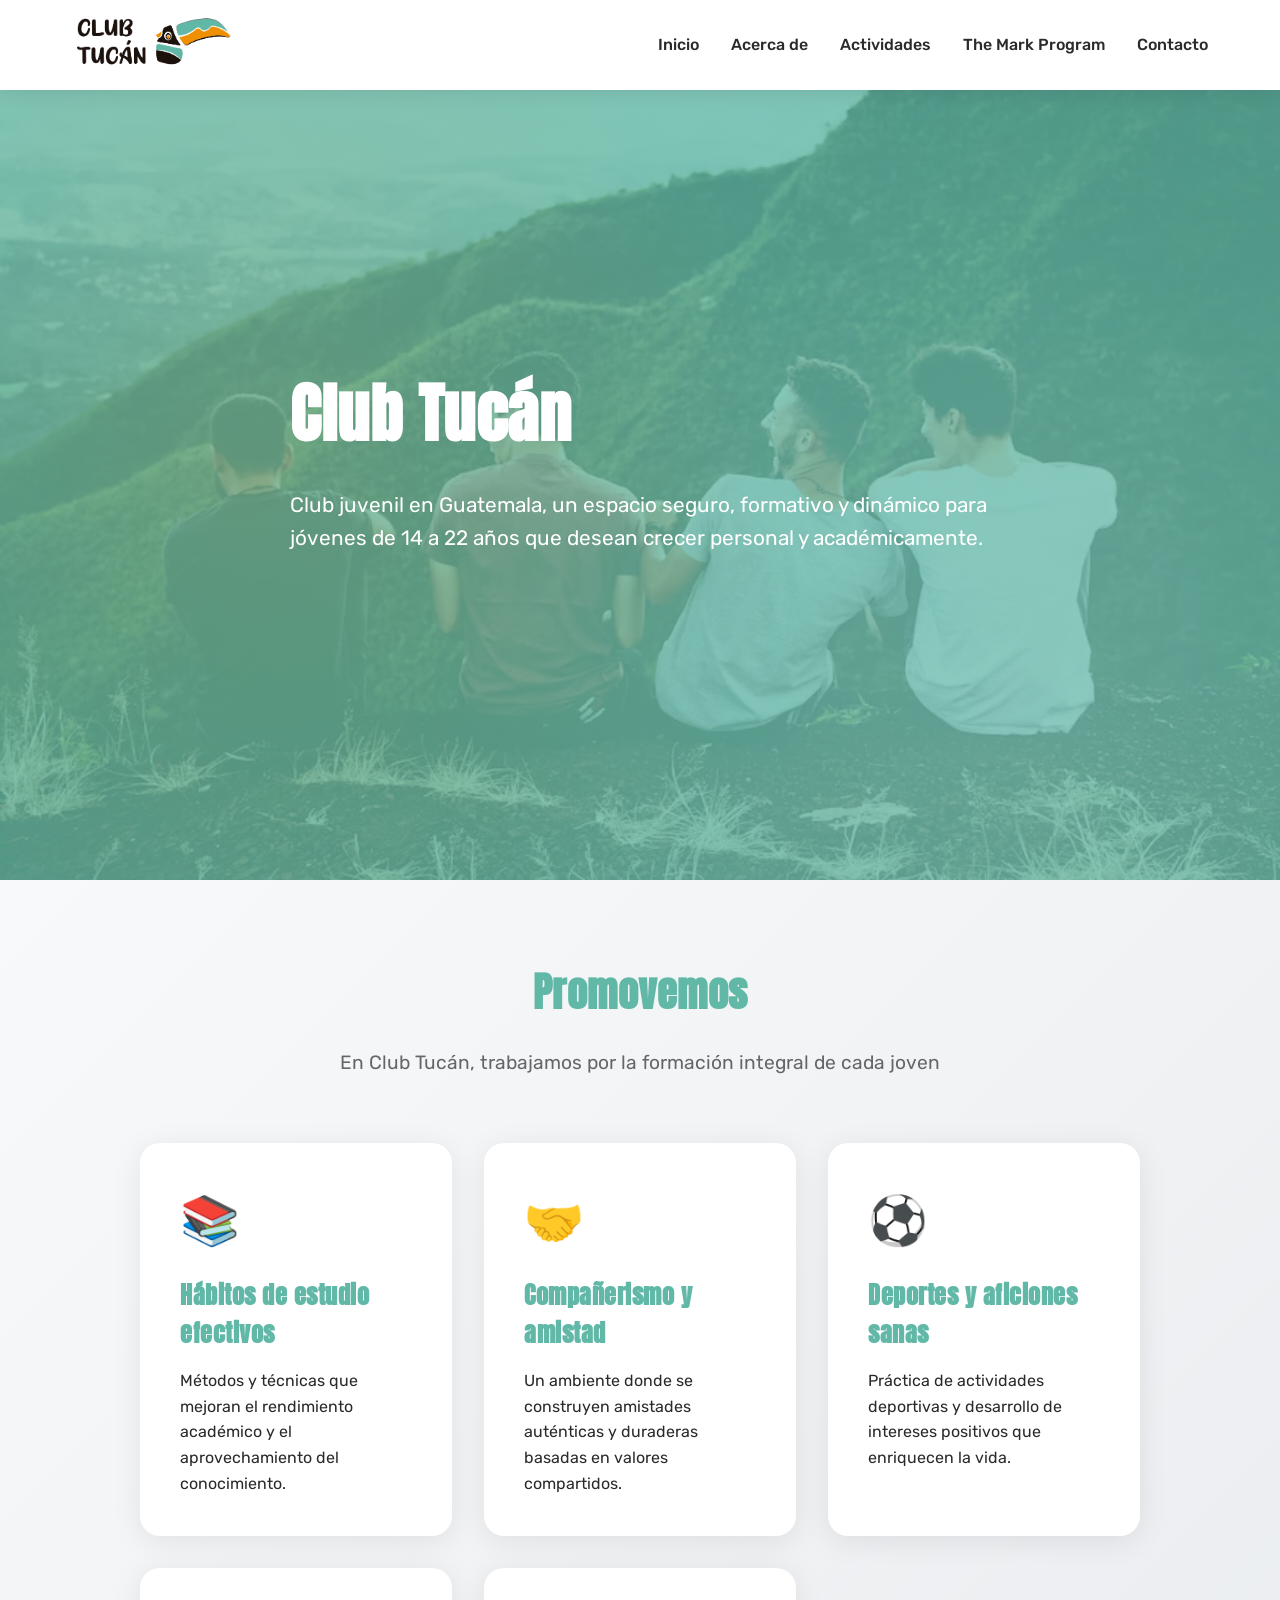
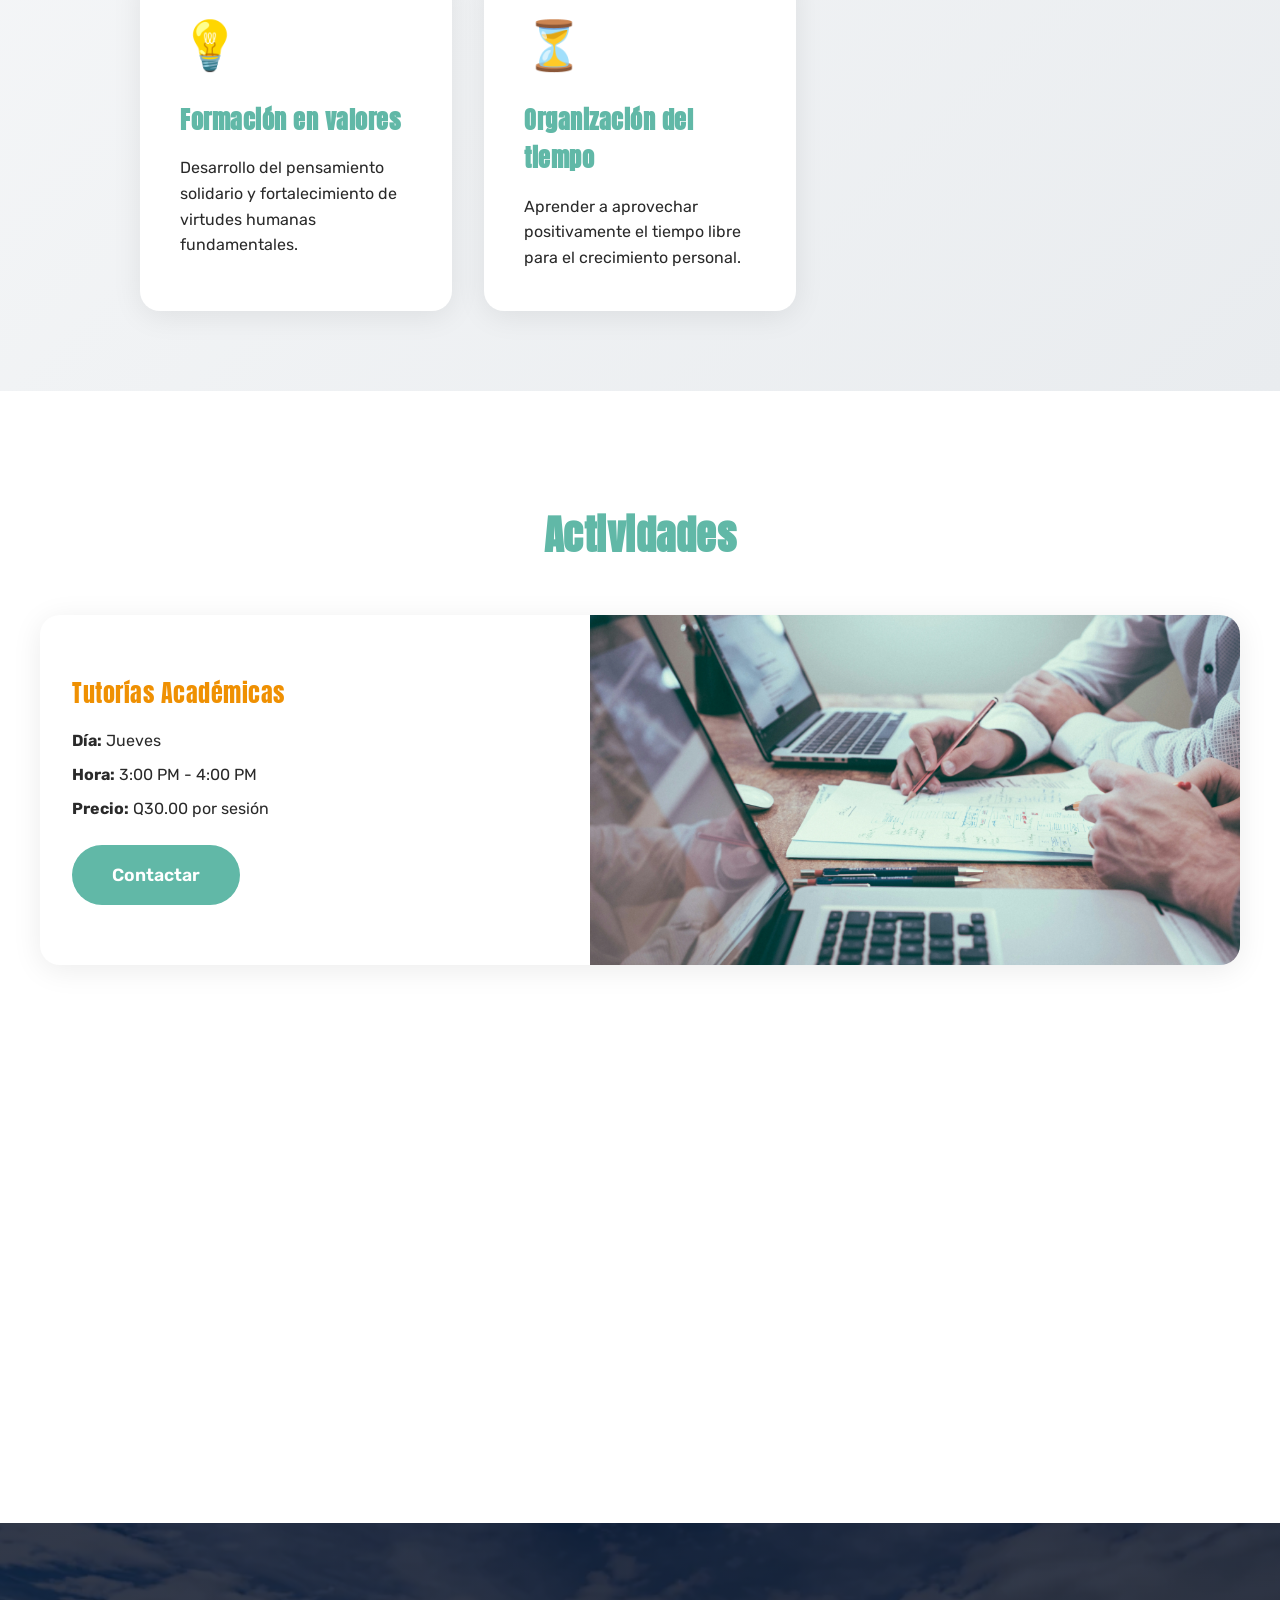
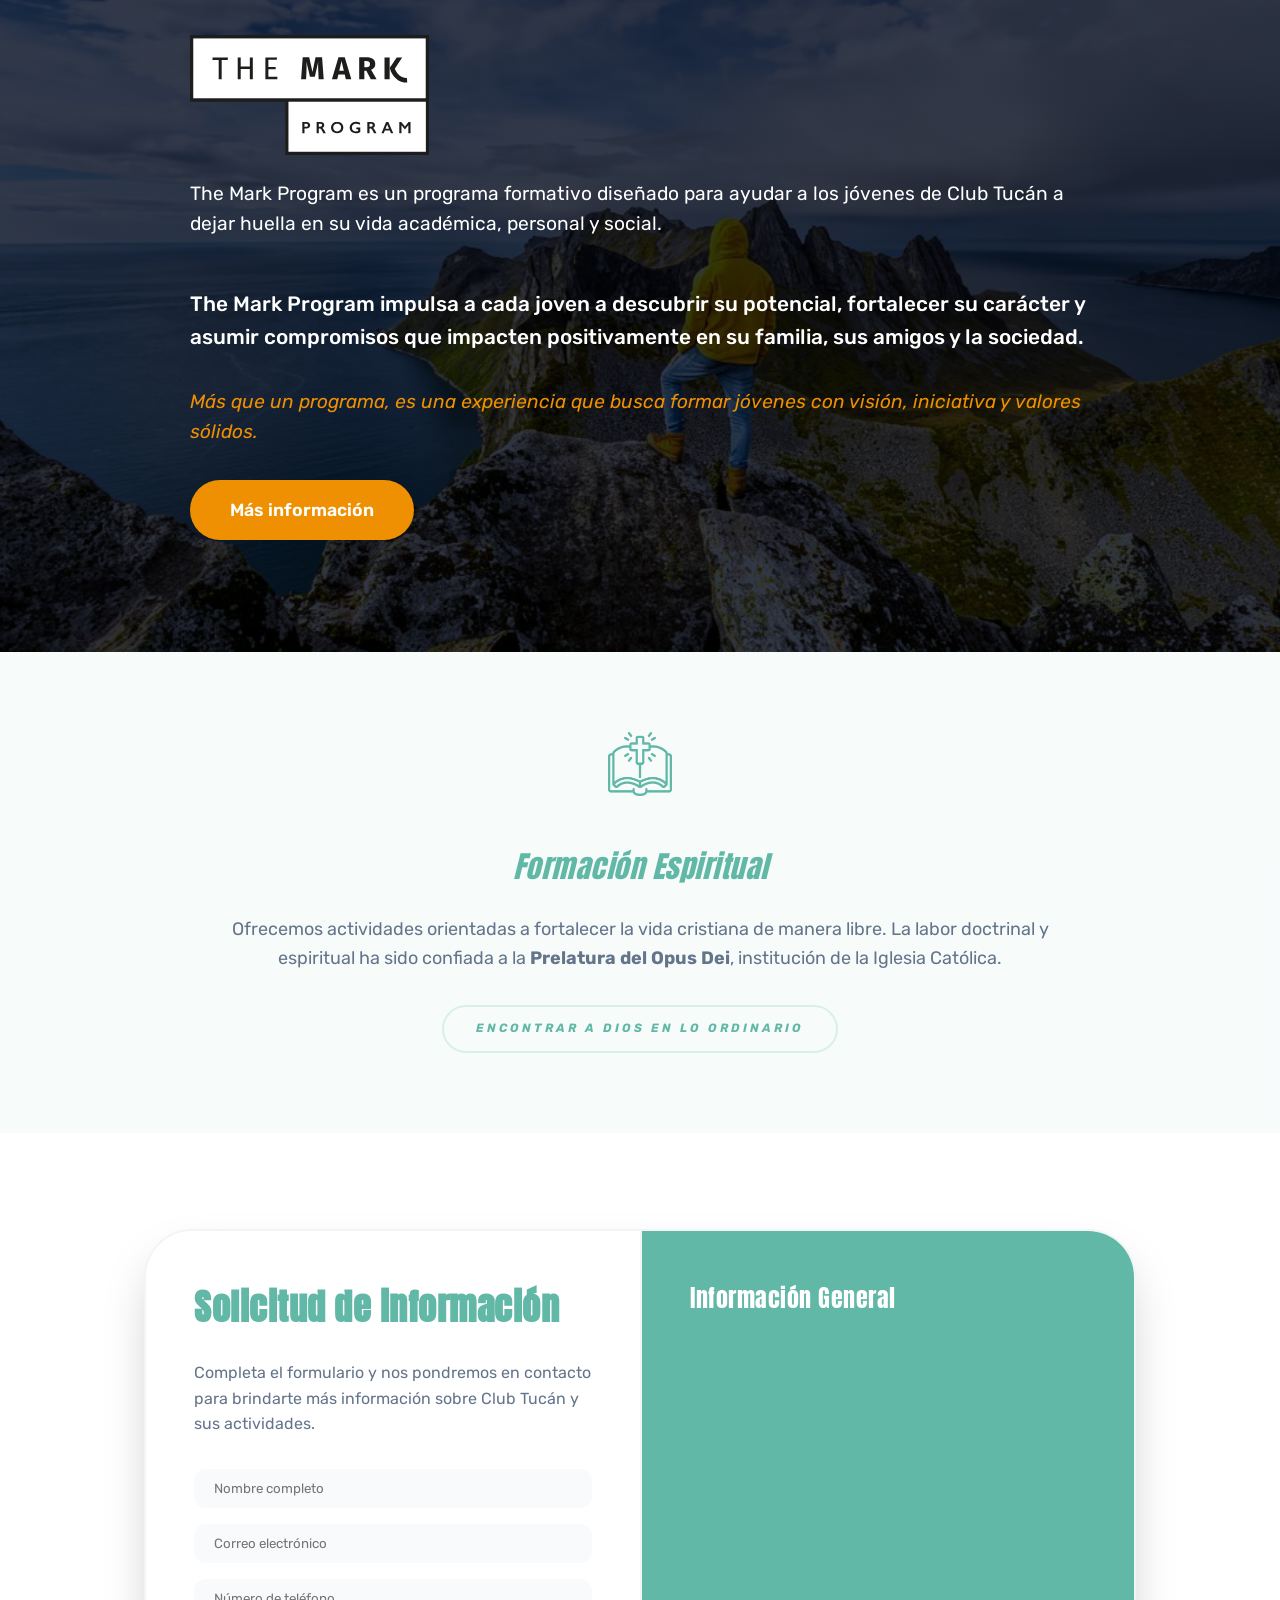
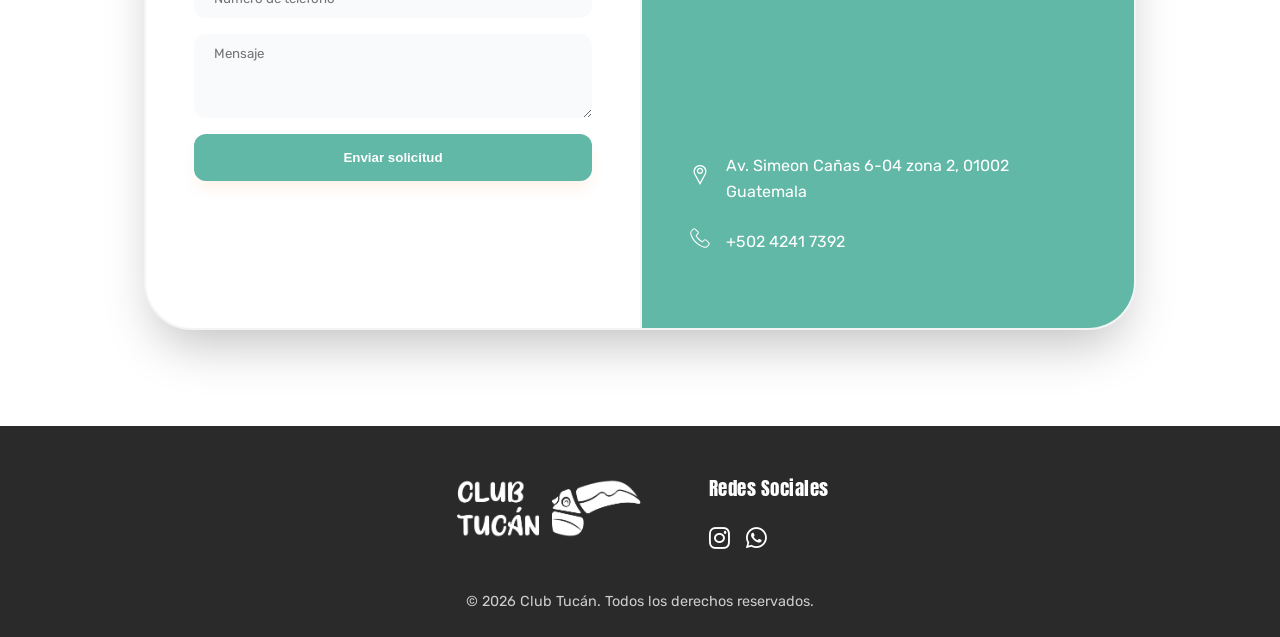
==== index.html @ 11f96045 "Add fliles Initial version of website for client review" ====
<!DOCTYPE html>
<html lang="es">
<head>
    <meta charset="UTF-8">
    <meta name="viewport" content="width=device-width, initial-scale=1.0">
    <meta name="description" content="Club Tucán es un centro juvenil en Guatemala para jóvenes de 14 a 22 años. Ofrecemos formación integral, actividades académicas, deportivas y el programa The Mark.">
    <meta name="keywords" content="club juvenil Guatemala, formación juvenil, tutorías Guatemala, fútbol juvenil, desarrollo personal">
    <meta name="author" content="Club Tucán">
    <meta property="og:title" content="Club Tucán - Centro Juvenil en Guatemala">
    <meta property="og:description" content="Club juvenil en Guatemala, un espacio seguro, formativo y dinámico para jóvenes de 14 a 22 años.">
    <meta property="og:type" content="website">
    <title>Club Tucán - Centro Juvenil en Guatemala</title>
    <link rel="icon" type="image/png" href="img/favicon tucan.png">
    <link rel="preconnect" href="https://fonts.googleapis.com">
    <link rel="preconnect" href="https://fonts.gstatic.com" crossorigin>
    <link href="https://fonts.googleapis.com/css2?family=Anton&family=Rubik:wght@300;400;500;600;700&display=swap" rel="stylesheet">
    <link rel="stylesheet" href="https://cdnjs.cloudflare.com/ajax/libs/font-awesome/6.0.0/css/all.min.css">
    <link rel="stylesheet" href="css/styles.css">
</head>
<body>
    <!-- Navigation -->
    <nav id="navbar">
        <div class="nav-container">
            <a href="index.html"><img src="img/tucanlogo.png" alt="Club Tucán Logo" class="logo"></a> 
            <ul class="nav-links" id="nav-links">
                <li><a href="#inicio">Inicio</a></li>
                <li><a href="nosotros.html">Acerca de</a></li>
                <li><a href="#actividades">Actividades</a></li>
                <li><a href="themark.html">The Mark Program</a></li>
                <li><a href="#contacto">Contacto</a></li>
            </ul>
            <div class="mobile-menu" id="mobile-menu" aria-label="Menú móvil">
                <span></span>
                <span></span>
                <span></span>
            </div>
        </div>
    </nav>

    <!-- Hero Section -->
    <section id="inicio" class="hero">
        <div class="hero-content">
            <h1>Club Tucán</h1>
            <p>Club juvenil en Guatemala, un espacio seguro, formativo y dinámico para jóvenes de 14 a 22 años que desean crecer personal y académicamente.</p>
            <!--<a href="nosotros.html" class="cta-button">Conoce más</a>-->
        </div>
    </section>

    <!-- Promovemos Section -->
    <section id="promovemos" class="objectives">
        <div class="objectives-container">
            <h2 class="section-title">Promovemos</h2>
            <p class="section-subtitle">En Club Tucán, trabajamos por la formación integral de cada joven</p>
            
            <div class="features-grid">
                <div class="feature-card">
                    <div class="feature-icon">📚</div>
                    <h3>Hábitos de estudio efectivos</h3>
                    <p>Métodos y técnicas que mejoran el rendimiento académico y el aprovechamiento del conocimiento.</p>
                </div>
                <div class="feature-card">
                    <div class="feature-icon">🤝</div>
                    <h3>Compañerismo y amistad</h3>
                    <p>Un ambiente donde se construyen amistades auténticas y duraderas basadas en valores compartidos.</p>
                </div>
                <div class="feature-card">
                    <div class="feature-icon">⚽</div>
                    <h3>Deportes y aficiones sanas</h3>
                    <p>Práctica de actividades deportivas y desarrollo de intereses positivos que enriquecen la vida.</p>
                </div>
                <div class="feature-card">
                    <div class="feature-icon">💡</div>
                    <h3>Formación en valores</h3>
                    <p>Desarrollo del pensamiento solidario y fortalecimiento de virtudes humanas fundamentales.</p>
                </div>
                <div class="feature-card">
                    <div class="feature-icon">⏳</div>
                    <h3>Organización del tiempo</h3>
                    <p>Aprender a aprovechar positivamente el tiempo libre para el crecimiento personal.</p>
                </div>
            </div>
        </div>
    </section>

    <!-- About Section 
    <section id="acerca" class="about">
        <div class="about-content">
            <div class="about-text">
                <h2>Acerca de Club Tucán</h2>
                <p>Club Tucán es un Centro Juvenil de Complementación Educativa dirigido a jóvenes entre los 14 y 22 años.</p>
                <p>Es promovido por un grupo de padres de familia comprometidos con ofrecer a sus hijos —y a otros jóvenes— los medios necesarios para complementar su formación intelectual, humana y moral.</p>
                <p>Para alcanzar este propósito, el Club organiza actividades académicas, deportivas y formativas que se desarrollan en un ambiente de alegría, compañerismo y crecimiento personal.</p>
            </div>
        </div>
    </section>-->

       <!-- Actividades Section -->
    <section id="actividades" class="actividades">
        <div class="container">
            <h2>Actividades</h2>
            <div class="actividades-grid">
                <div class="actividad-card">
                    <div class="actividad-image">
                        <img src="img/tutoria.webp" alt="Tutorías académicas" loading="lazy">
                    </div>
                    <div class="actividad-content">
                        <h3>Tutorías Académicas</h3>
                        <p><strong>Día:</strong> Jueves</p>
                        <p><strong>Hora:</strong> 3:00 PM - 4:00 PM</p>
                        <p><strong>Precio:</strong> Q30.00 por sesión</p>
                        <a href="index.html#contacto" class="btn-primary">Contactar</a>
                    </div>
                </div>
            </div>

            <div class="actividades-grid">
                <div class="actividad-card">
                    <div class="actividad-image">
                        <img src="img/entrenamiento.webp" alt="Entrenamiento de fútbol" loading="lazy">
                    </div>
                    <div class="actividad-content">
                        <h3>Entrenamiento de Fútbol</h3>
                        <p><strong>Próximamente</strong> </p>
                    </div>
                </div>
            </div>
        </div>
    </section>

    <!-- Mark Program Section -->
    <section id="mark-program" class="mark-program">
        <div class="mark-content">
            <div class="mark-header">
                <img src="img/The_Mark_Program_big-1.svg" alt="The Mark Logo" class="mark-logo" loading="lazy">
            </div>
            <p>The Mark Program es un programa formativo diseñado para ayudar a los jóvenes de Club Tucán a dejar huella en su vida académica, personal y social.</p>
            <p style="margin-top: 3rem; font-size: 1.3rem; font-weight: 500;">The Mark Program impulsa a cada joven a descubrir su potencial, fortalecer su carácter y asumir compromisos que impacten positivamente en su familia, sus amigos y la sociedad.</p>
            <p style="font-style: italic; color: var(--secondary);">Más que un programa, es una experiencia que busca formar jóvenes con visión, iniciativa y valores sólidos.</p>

            <a href="themark.html" class="cta-button">Más información</a>
        </div>
    </section>

    <!-- Spiritual Formation Section -->
    <section id="formacion" class="spiritual">
        <div class="spiritual-content">
            <div class="feature-icon" style="margin-bottom: 1.5rem;">
              <img src="img/iglesia.png" alt="Formación espiritual" style="width: 4rem; height: 4rem;" loading="lazy">  
            </div>
            <h2 style="font-size: 1.875rem; font-style: italic;">Formación Espiritual</h2>
            <p style="font-size: 1.125rem; color: #64748b; line-height: 1.625; margin-bottom: 2rem;">Ofrecemos actividades orientadas a fortalecer la vida cristiana de manera libre. La labor doctrinal y espiritual ha sido confiada a la <strong>Prelatura del Opus Dei</strong>, institución de la Iglesia Católica.</p>
            <div style="display: inline-block; border: 2px solid rgba(97, 184, 167, 0.2); padding: 0.75rem 2rem; border-radius: 9999px; color: var(--primary); font-weight: bold; font-size: 0.75rem; text-transform: uppercase; letter-spacing: 0.25em; font-style: italic;">
                Encontrar a Dios en lo ordinario
            </div>
        </div>
    </section>

    <!-- Contact Section -->
    <section id="contacto" class="contact-section">
        <div class="contact-container">
            <div class="contact-card">
                <div class="contact-form">
                    <h2>Solicitud de información</h2>
                    <p>Completa el formulario y nos pondremos en contacto para brindarte más información sobre Club Tucán y sus actividades.</p>
                    <form id="contact-form" action="https://formspree.io/f/mvzbbjyo" method="POST">
                        <input type="text" name="nombre" placeholder="Nombre completo" required>
                        <input type="email" name="email" placeholder="Correo electrónico" required>
                        <input type="tel" name="telefono" placeholder="Número de teléfono" required>
                        <textarea name="mensaje" placeholder="Mensaje" rows="4" required></textarea>
                        <button type="submit">Enviar solicitud</button>
                    </form>
                </div>
                <div class="contact-info">
                    <h3>Información General</h3>
                    <div class="map-embed">
                        <iframe src="https://www.google.com/maps/embed?pb=!1m18!1m12!1m3!1d2950.3222215392134!2d-90.51182639999999!3d14.6532854!2m3!1f0!2f0!3f0!3m2!1i1024!2i768!4f13.1!3m3!1m2!1s0x8589a2095977a08d%3A0xda6d3b0723231abe!2sClub%20Tuc%C3%A1n!5e1!3m2!1ses-419!2sgt!4v1771708147137!5m2!1ses-419!2sgt" style="border:0;" allowfullscreen="" loading="lazy" referrerpolicy="no-referrer-when-downgrade" title="Ubicación de Club Tucán"></iframe>
                    </div>
                    
                    <div class="info-item">
                        <span><img src="img/pin.svg" alt="Ubicación"></span>
                        <span>Av. Simeon Cañas 6-04 zona 2, 01002 Guatemala</span>
                    </div>
                    <div class="info-item">
                        <span><img src="img/phone.svg" alt="Teléfono"></span>
                        <span>+502 4241 7392</span>
                    </div>
                    <!--<div class="info-item">
                        <span><img src="img/mail.svg" alt="Email"></span>
                        <span><a href="/cdn-cgi/l/email-protection" class="__cf_email__" data-cfemail="e58c8b838aa586899087919086848bcb8b8091">[email&#160;protected]</a></span>
                    </div>-->
                </div>
            </div>
        </div>
    </section>

    <div id="form-modal" class="form-modal" aria-hidden="true" role="dialog" aria-labelledby="form-modal-title">
        <div class="form-modal-content">
            <h3 id="form-modal-title">Mensaje</h3>
            <p id="form-modal-message"></p>
            <button type="button" id="form-modal-close">Cerrar</button>
        </div>
    </div>

    <!-- Footer -->
    <footer>
        <div class="footer-content">
            <div class="footer-left">
                <img src="img/tucanlogo.png" alt="Club Tucán Logo" class="footer-logo" loading="lazy">
            </div>
            <div class="footer-right">
                <h3>Redes Sociales</h3>
                <div class="social-icons">
                    <a href="https://www.instagram.com/clubtucangt/?hl=es-la" target="_blank" rel="noopener noreferrer" aria-label="Instagram"><i class="fab fa-instagram"></i></a>
                    <a href="https://wa.link/yopex7" target="_blank" rel="noopener noreferrer" aria-label="WhatsApp"><i class="fab fa-whatsapp"></i></a>
                </div>
            </div>
        </div>
        <p class="copyright">&copy; <span id="current-year">2026</span> Club Tucán. Todos los derechos reservados.</p>
        </footer>
        <script src="js/main.js"></script>
</body>
</html>
---- css/styles.css ----
:root {
    --primary: #61b8a7;
    --secondary: #ef9002;
    --dark: #2a2a2a;
    --light: #f8f9fa;
    --white: #ffffff;
    --gradient-primary: linear-gradient(135deg, #61b8a7 0%, #4a9688 100%);
    --gradient-secondary: linear-gradient(135deg, #ef9002 0%, #d67f02 100%);
}

* {
    margin: 0;
    padding: 0;
    box-sizing: border-box;
}

html {
    scroll-behavior: smooth;
    scroll-padding-top: 80px;
}

body {
    font-family: 'Rubik', sans-serif;
    color: var(--dark);
    line-height: 1.6;
    overflow-x: hidden;
}

h1, h2, h3 {
    font-family: 'Anton', sans-serif;
    letter-spacing: 0.5px;
}

/* Navigation */
nav {
    position: fixed;
    top: 0;
    width: 100%;
    background: var(--white);
    box-shadow: 0 2px 20px rgba(0,0,0,0.1);
    z-index: 1000;
    transition: all 0.3s ease;
}

nav.scrolled {
    box-shadow: 0 2px 30px rgba(0,0,0,0.15);
}

.nav-container {
    max-width: 1200px;
    margin: 0 auto;
    display: flex;
    justify-content: space-between;
    align-items: center;
    padding: 1rem 2rem;
}

.logo {
    height: 50px;
    transition: transform 0.3s ease;
}

.logo:hover {
    transform: scale(1.05);
}

.nav-links {
    display: flex;
    list-style: none;
    gap: 2rem;
}

.nav-links a {
    text-decoration: none;
    color: var(--dark);
    font-weight: 500;
    transition: color 0.3s ease;
    position: relative;
}

.nav-links a::after {
    content: '';
    position: absolute;
    bottom: -5px;
    left: 0;
    width: 0;
    height: 3px;
    background: var(--primary);
    transition: width 0.3s ease;
}

.nav-links a:hover {
    color: var(--primary);
}

.nav-links a:hover::after {
    width: 100%;
}

.mobile-menu {
    display: none;
    cursor: pointer;
    flex-direction: column;
    gap: 5px;
}

.mobile-menu span {
    width: 25px;
    height: 3px;
    background: var(--dark);
    transition: all 0.3s ease;
}

.mobile-menu.active span:nth-child(1) {
    transform: rotate(45deg) translate(5px, 5px);
}

.mobile-menu.active span:nth-child(2) {
    opacity: 0;
}

.mobile-menu.active span:nth-child(3) {
    transform: rotate(-45deg) translate(7px, -6px);
}

/* Hero Section */
.hero {
    margin-top: 70px;
    min-height: 90vh;
    display: flex;
    align-items: center;
    position: relative;
    overflow: hidden;
    background: linear-gradient(rgba(97,184,167,0.8), rgba(97,184,167,0.8)), url('../img/jovenes.webp') center/cover;
}

.hero::before {
    content: '';
    position: absolute;
    top: 0;
    left: 0;
    right: 0;
    bottom: 0;
    background: 
        radial-gradient(circle at 20% 50%, rgba(239, 144, 2, 0.1) 0%, transparent 50%),
        radial-gradient(circle at 80% 80%, rgba(255, 255, 255, 0.1) 0%, transparent 50%);
}

.hero-content {
    max-width: 1200px;
    margin: 0 auto;
    padding: 4rem 2rem;
    position: relative;
    z-index: 1;
}

.hero h1 {
    font-size: 4rem;
    color: var(--white);
    margin-bottom: 1.5rem;
    animation: fadeInUp 1s ease;
}

.hero p {
    font-size: 1.3rem;
    color: var(--white);
    max-width: 700px;
    margin-bottom: 2rem;
    animation: fadeInUp 1s ease 0.2s both;
}

.cta-button {
    display: inline-block;
    padding: 1rem 2.5rem;
    background: var(--secondary);
    color: var(--white);
    text-decoration: none;
    border-radius: 50px;
    font-weight: 600;
    font-size: 1.1rem;
    transition: all 0.3s ease;
    animation: fadeInUp 1s ease 0.4s both;
}

.cta-button:hover {
    background: var(--primary);
    transform: translateY(-3px);
}

/* Section Titles */
.section-title {
    font-size: 3rem;
    text-align: center;
    color: var(--dark);
    margin-bottom: 1rem;
}

.section-subtitle {
    text-align: center;
    font-size: 1.2rem;
    color: #666;
    max-width: 700px;
    margin: 0 auto 4rem;
}

/* Features Grid */
.features-grid {
    max-width: 1200px;
    margin: 0 auto;
    display: grid;
    grid-template-columns: repeat(auto-fit, minmax(280px, 1fr));
    gap: 2rem;
}

.feature-card {
    background: var(--white);
    padding: 2.5rem;
    border-radius: 20px;
    box-shadow: 0 5px 30px rgba(0,0,0,0.08);
    transition: all 0.3s ease;
}

.feature-card.visible {
    opacity: 1;
    transform: translateY(0);
}

.feature-card:hover {
    transform: translateY(-10px);
    box-shadow: 0 15px 50px rgba(97, 184, 167, 0.2);
}

.feature-icon {
    font-size: 3rem;
    margin-bottom: 1rem;
}

.feature-icon svg {
    fill: var(--primary);
    transition: fill 0.3s ease;
}

.feature-icon:hover svg {
    fill: #2c3e50;
}

.feature-card h3 {
    font-size: 1.5rem;
    color: var(--primary);
    margin-bottom: 1rem;
}

/* About Section */
.about {
    padding: 7rem 2rem;
    background: var(--white);
}

.about-content {
    max-width: 1200px;
    margin: 0 auto;
    display: grid;
    gap: 4rem;
    align-items: center;
}

.about-text h2 {
    font-size: 2.5rem;
    color: var(--primary);
    margin-bottom: 1.5rem;
    text-align: center;
}

.about-text p {
    margin-bottom: 1.5rem;
    color: #555;
    font-size: 1.1rem;
    text-align: center;
}

.about-highlight {
    background: var(--gradient-secondary);
    color: var(--white);
    padding: 2rem;
    border-radius: 15px;
    box-shadow: 0 10px 40px rgba(239, 144, 2, 0.3);
}

.about-highlight h3 {
    font-size: 2rem;
    margin-bottom: 1rem;
}

/* Objectives Section */
.objectives {
    padding: 5rem 2rem;
    background: linear-gradient(135deg, #f8f9fa 0%, #e9ecef 100%);
}

.objectives-container {
    max-width: 1000px;
    margin: 0 auto;
}

.objectives-container h2 {
    font-size: 2.5rem;
    color: var(--primary);
    margin-bottom: 1.5rem;
    text-align: center;
}

.objective-item {
    background: var(--white);
    padding: 2.5rem;
    margin-bottom: 2rem;
    border-radius: 20px;
    border-left: 5px solid var(--primary);
    box-shadow: 0 5px 25px rgba(0,0,0,0.08);
    transition: all 0.3s ease;
    opacity: 0;
    transform: translateX(-30px);
}

.objective-item.visible {
    opacity: 1;
    transform: translateX(0);
}

.objective-item:hover {
    border-left-width: 10px;
    box-shadow: 0 10px 40px rgba(0,0,0,0.12);
}

.objective-number {
    font-size: 2.5rem;
    color: var(--secondary);
    margin-bottom: 1rem;
}

.objective-item h3 {
    font-size: 1.8rem;
    color: var(--primary);
    margin-bottom: 1rem;
}

/* Mark Program Section */
.mark-program {
    padding: 7rem 2rem;
    color: var(--white);
    background: 
        linear-gradient(135deg, #0f172ada 50%, #0f172ada 50%),
        url('../img/themarkfondo.webp');
    background-size: cover;
    background-position: center;
    background-repeat: no-repeat;
    background-blend-mode: multiply;
    position: relative;
    overflow: hidden;
}

.mark-content {
    max-width: 900px;
    margin: 0 auto;
    position: relative;
    z-index: 1;
}

.mark-content h2 {
    font-size: 3.5rem;
    color: var(--secondary);
    margin-bottom: 1.5rem;
}

.mark-header {
    display: flex;
    align-items: center;
    gap: 1rem;
    margin-bottom: 1.5rem;
}

.mark-logo {
    height: 120px;
    flex-shrink: 0;
}

.mark-content p {
    font-size: 1.2rem;
    margin-bottom: 2rem;
}

.mark-list {
    display: grid;
    grid-template-columns: repeat(auto-fit, minmax(250px, 1fr));
    gap: 1.5rem;
    margin-top: 3rem;
}

.mark-item {
    background: rgba(255, 255, 255, 0.05);
    padding: 1.5rem;
    border-radius: 15px;
    border: 1px solid rgba(97, 184, 167, 0.2);
    transition: all 0.3s ease;
}

.mark-item:hover {
    background: rgba(97, 184, 167, 0.1);
    transform: translateY(-5px);
}

.mark-item-icon {
    font-size: 2rem;
    margin-bottom: 0.5rem;
}

/* Spiritual Section */
.spiritual {
    padding: 5rem 2rem;
    background: rgba(97, 184, 167, 0.05);
}

.spiritual-content {
    max-width: 56rem;
    margin: 0 auto;
    text-align: center;
}

.spiritual-content h2 {
    font-size: 2.5rem;
    color: var(--primary);
    margin-bottom: 1.5rem;
    font-weight: normal;
}

.spiritual-content p {
    font-size: 1.1rem;
    color: #555;
    margin-bottom: 1.5rem;
}

.spiritual-note {
    background: var(--light);
    padding: 2rem;
    border-radius: 15px;
    margin-top: 2rem;
    border: 2px solid var(--primary);
}

/* Actividades Section */
.actividades {
    padding: 7rem 2rem;
    background: var(--white);
}

.actividades .container {
    max-width: 1200px;
    margin: 0 auto;
}

.actividades h2 {
    text-align: center;
    font-size: 2.5rem;
    color: var(--primary);
    margin-bottom: 3rem;
}

.actividades-grid {
    display: grid;
    grid-template-columns: repeat(auto-fit, minmax(300px, 1fr));
    gap: 2rem;
    margin-bottom: 3rem;
}

.actividad-card {
    background: var(--white);
    border-radius: 20px;
    box-shadow: 0 5px 30px rgba(0,0,0,0.08);
    overflow: hidden;
    transition: all 0.3s ease;
    display: flex;
    flex-direction: row-reverse;
    align-items: center;
    opacity: 0;
    transform: translateY(30px);
}

.actividad-card:hover {
    transform: translateY(-10px);
    box-shadow: 0 15px 50px rgba(97, 184, 167, 0.2);
}

.actividad-card.visible {
    opacity: 1;
    transform: translateY(0);
}

.actividad-image {
    width: 650px;
    height: 350px;
    flex-shrink: 0;
    overflow: hidden;
}

.actividad-image img {
    width: 100%;
    height: 100%;
    object-fit: cover;
}

.actividad-content {
    padding: 2rem;
    flex: 1;
}

.actividad-content h3 {
    font-size: 1.5rem;
    color: var(--secondary);
    margin-bottom: 1rem;
    font-weight: normal;
}

.actividad-content p {
    margin-bottom: 0.5rem;
}

.btn-primary {
    display: inline-block;
    padding: 1rem 2.5rem;
    background: var(--primary);
    color: var(--white);
    text-decoration: none;
    border-radius: 50px;
    font-weight: 600;
    font-size: 1.1rem;
    transition: all 0.3s ease;
    animation: fadeInUp 1s ease 0.4s both;
    margin-top: 1rem;
}

.btn-primary:hover {
    background: var(--secondary);
    transform: translateY(-3px);
}

/* Contact Section */
.contact-section {
    padding: 6rem 0;
    background: var(--white);
}

.contact-container {
    max-width: 1024px;
    margin: 0 auto;
    padding: 0 1rem;
}

.contact-card {
    background: var(--white);
    border: 2px solid #f3f4f6;
    border-radius: 3rem;
    overflow: hidden;
    box-shadow: 0 25px 50px -12px rgba(0, 0, 0, 0.25);
    display: flex;
    flex-direction: column;
}

.contact-form, .contact-info {
    padding: 3rem;
}

.contact-info {
    background: var(--primary);
    color: var(--white);
    display: flex;
    flex-direction: column;
    justify-content: center;
}

.contact-form h2 {
    font-size: 2.25rem;
    color: var(--primary);
    margin-bottom: 1.5rem;
}

.contact-form p {
    color: #64748b;
    margin-bottom: 2rem;
}

.contact-form form {
    display: flex;
    flex-direction: column;
    gap: 1rem;
}

.contact-form input, 
.contact-form textarea {
    width: 100%;
    padding: 0.75rem 1.25rem;
    border-radius: 0.75rem;
    background: #f9fafb;
    border: none;
    outline: none;
    font-family: 'Rubik', sans-serif;
}

.contact-form input:focus, 
.contact-form textarea:focus {
    box-shadow: 0 0 0 2px var(--primary);
}

.contact-form button {
    width: 100%;
    padding: 1rem 0;
    background: var(--primary);
    color: var(--white);
    font-weight: bold;
    border-radius: 0.75rem;
    box-shadow: 0 10px 15px -3px rgba(249, 115, 22, 0.1);
    border: none;
    cursor: pointer;
    transition: all 0.3s ease;
}

.contact-form button:hover {
    background: var(--secondary);
    transform: translateY(-3px);
}

.contact-form button:disabled {
    opacity: 0.7;
    cursor: not-allowed;
}

.contact-info h3 {
    font-size: 1.5rem;
    margin-bottom: 2rem;
    font-weight: normal;
}

.map-embed {
    width: 100%;
    border-radius: 1rem;
    overflow: hidden;
    margin-bottom: 1.5rem;
}

.map-embed iframe {
    width: 100%;
    height: 380px;
    display: block;
}

.info-item {
    display: flex;
    align-items: center;
    gap: 1rem;
    margin-bottom: 1.5rem;
}

.contact-info .info-item img {
    width: 20px;
    height: 20px;
    filter: brightness(0) invert(1);
}

.form-modal {
    position: fixed;
    inset: 0;
    background: rgba(15, 23, 42, 0.55);
    display: none;
    align-items: center;
    justify-content: center;
    z-index: 1500;
    padding: 1rem;
}

.form-modal.is-open {
    display: flex;
}

.form-modal-content {
    width: min(100%, 440px);
    background: var(--white);
    border-radius: 1rem;
    padding: 2rem;
    box-shadow: 0 20px 50px rgba(15, 23, 42, 0.25);
    text-align: center;
}

.form-modal-content h3 {
    font-size: 1.75rem;
    color: var(--primary);
    margin-bottom: 0.75rem;
    font-weight: normal;
}

.form-modal-content p {
    color: #475569;
    margin-bottom: 1.5rem;
}

.form-modal-content button {
    border: none;
    border-radius: 0.75rem;
    background: var(--primary);
    color: var(--white);
    font-weight: 600;
    padding: 0.75rem 1.5rem;
    cursor: pointer;
    transition: background 0.3s ease;
    
}

.form-modal-content button:hover {
    background: #4a9688;
}

/* Footer */
footer {
    background: var(--dark);
    color: var(--white);
    padding: 3rem 2rem 1.5rem;
    text-align: center;
}

.footer-content {
    max-width: 1200px;
    margin: 0 auto;
    display: flex;
    justify-content: center;
    gap: 4rem;
    align-items: center;
}

.footer-logo {
    height: 60px;
    margin-bottom: 1rem;
    filter: brightness(0) invert(1);
}

.social-icons {
    display: flex;
    gap: 1rem;
    justify-content: flex-start;
}

.social-icons a {
    color: #ffffff;
    font-size: 1.5rem;
    transition: color 0.3s ease;
}

.social-icons a:hover {
    color: var(--primary);
}

.footer-left {
    display: flex;
    flex-direction: column;
    align-items: center;
    justify-content: center;
}

.footer-right {
    display: flex;
    flex-direction: column;
    align-items: flex-start;
    justify-content: center;
}

.footer-right h3 {
    margin-bottom: 1rem;
    color: var(--white);
    font-weight: normal;
}

.copyright {
    text-align: center;
    margin-top: 2rem;
    color: #ccc;
    font-size: 0.9rem;
}

/* Animations */
@keyframes fadeInUp {
    from {
        opacity: 0;
        transform: translateY(30px);
    }
    to {
        opacity: 1;
        transform: translateY(0);
    }
}

/* ============================================================
   THE MARK PROGRAM PAGE  (themark.html)
   ============================================================ */

/* Hero local de The Mark */
.mark-hero {
    margin-top: 70px;
    min-height: 70vh;
    display: flex;
    align-items: center;
    justify-content: center;
    text-align: center;
    position: relative;
    overflow: hidden;
    background:
        linear-gradient(135deg, rgba(15,23,42,0.88) 0%, rgba(15,23,42,0.75) 100%),
        url('../img/themarkfondo.webp') center / cover no-repeat;
}

.mark-hero::before {
    content: '';
    position: absolute;
    inset: 0;
    background:
        radial-gradient(circle at 25% 60%, rgba(97,184,167,0.12) 0%, transparent 55%),
        radial-gradient(circle at 75% 30%, rgba(239,144,2,0.10) 0%, transparent 55%);
}

.mark-hero-inner {
    position: relative;
    z-index: 1;
    padding: 5rem 2rem;
    max-width: 850px;
    margin: 0 auto;
}

.mark-hero-logo {
    height: 130px;
    margin-bottom: 5rem;
   /* filter: brightness(0) invert(1);*/
    animation: fadeInUp 0.9s ease both;
}

.mark-hero h1 {
    font-size: 4rem;
    color: var(--white);
    margin-bottom: 1.25rem;
    animation: fadeInUp 0.9s ease 0.15s both;
}

.mark-hero h1 span {
    color: var(--secondary);
}

.mark-hero p {
    font-size: 1.25rem;
    color: rgba(255,255,255,0.88);
    max-width: 650px;
    margin: 0 auto 2.5rem;
    animation: fadeInUp 0.9s ease 0.3s both;
}

.mark-hero .cta-button {
    animation: fadeInUp 0.9s ease 0.45s both;
}

/* ¿Qué es? */
.what-is {
    padding: 7rem 2rem;
    background: var(--white);
}

.what-is .inner {
    max-width: 800px;
    margin: 0 auto;
    text-align: center;
}

.what-is h2 {
    font-size: 2.8rem;
    color: var(--primary);
    margin-bottom: 1.25rem;
}

.what-is p {
    font-size: 1.1rem;
    color: #555;
    margin-bottom: 1.25rem;
}

/* Dirigido a */
.directed-to {
    padding: 6rem 2rem;
    background: linear-gradient(135deg, #f8f9fa 0%, #e9ecef 100%);
}

.directed-to h2 {
    font-size: 2.5rem;
    text-align: center;
    color: var(--primary);
    margin-bottom: 3rem;
}

.directed-grid {
    max-width: 900px;
    margin: 0 auto;
    display: grid;
    grid-template-columns: repeat(auto-fit, minmax(280px, 1fr));
    gap: 2rem;
}

.directed-card {
    background: var(--white);
    padding: 2.5rem 2rem;
    border-radius: 20px;
    box-shadow: 0 5px 30px rgba(0,0,0,0.08);
    border-top: 4px solid var(--primary);
    transition: all 0.3s ease;
}

.directed-card:hover {
    transform: translateY(-8px);
    box-shadow: 0 15px 45px rgba(97,184,167,0.2);
    border-top-color: var(--secondary);
}

.directed-card .card-icon {
    font-size: 2.5rem;
    margin-bottom: 1rem;
}

.directed-card h3 {
    font-size: 1.6rem;
    color: var(--primary);
    margin-bottom: 1rem;
}

.directed-card p {
    color: #555;
    font-size: 1rem;
}

/* Áreas de Crecimiento */
.areas {
    padding: 6rem 2rem;
    background: var(--white);
}

.areas h2 {
    font-size: 2.5rem;
    text-align: center;
    color: var(--primary);
    margin-bottom: 3rem;
}

.areas-grid {
    max-width: 1000px;
    margin: 0 auto;
    display: grid;
    grid-template-columns: repeat(auto-fit, minmax(200px, 1fr));
    gap: 1.5rem;
}

.area-item {
    background: rgba(97,184,167,0.08);
    border: 2px solid rgba(97,184,167,0.25);
    border-radius: 16px;
    padding: 1.75rem 1.5rem;
    text-align: center;
    transition: all 0.3s ease;
}

.area-item:hover {
    background: var(--primary);
    border-color: var(--primary);
    transform: translateY(-6px);
    box-shadow: 0 10px 30px rgba(97,184,167,0.3);
}

.area-item:hover .area-check,
.area-item:hover .area-label {
    color: var(--white);
}

.area-check {
    font-size: 1.8rem;
    color: var(--secondary);
    margin-bottom: 0.5rem;
    transition: color 0.3s ease;
}

.area-label {
    font-size: 1rem;
    font-weight: 600;
    color: var(--dark);
    transition: color 0.3s ease;
}

/* Metodología */
.methodology {
    padding: 6rem 2rem;
    background: linear-gradient(135deg, #f8f9fa 0%, #e9ecef 100%);
}

.methodology h2 {
    font-size: 2.5rem;
    text-align: center;
    color: var(--primary);
    margin-bottom: 3rem;
}

.methodology-grid {
    max-width: 900px;
    margin: 0 auto;
    display: grid;
    grid-template-columns: repeat(auto-fit, minmax(280px, 1fr));
    gap: 2rem;
}

.method-card {
    background: var(--white);
    padding: 2.5rem 2rem;
    border-radius: 20px;
    box-shadow: 0 5px 25px rgba(0,0,0,0.07);
    border-left: 5px solid var(--primary);
    transition: all 0.3s ease;
}

.method-card:hover {
    border-left-width: 10px;
    box-shadow: 0 10px 40px rgba(0,0,0,0.12);
    transform: translateX(4px);
}

.method-icon {
    font-size: 2.5rem;
    margin-bottom: 1rem;
}

.method-card h3 {
    font-size: 1.5rem;
    color: var(--primary);
    margin-bottom: 1rem;
}

.method-card p {
    color: #555;
    font-size: 1rem;
}

/* Impacto Real */
.impact {
    padding: 6rem 2rem;
    color: var(--white);
    background:
        linear-gradient(135deg, rgba(15,23,42,0.92) 0%, rgba(15,23,42,0.85) 100%),
        url('../img/themarkfondo.webp') center / cover no-repeat;
    background-attachment: fixed;
}

.impact h2 {
    font-size: 2.5rem;
    text-align: center;
    color: var(--secondary);
    margin-bottom: 3rem;
}

.impact-grid {
    max-width: 1000px;
    margin: 0 auto;
    display: grid;
    grid-template-columns: repeat(auto-fit, minmax(240px, 1fr));
    gap: 1.5rem;
}

.impact-item {
    background: rgba(255,255,255,0.06);
    border: 1px solid rgba(97,184,167,0.25);
    border-radius: 16px;
    padding: 1.75rem 1.5rem;
    display: flex;
    align-items: center;
    gap: 1rem;
    transition: all 0.3s ease;
}

.impact-item:hover {
    background: rgba(97,184,167,0.12);
    border-color: var(--primary);
    transform: translateY(-5px);
}

.impact-item i {
    font-size: 1.5rem;
    color: var(--secondary);
    flex-shrink: 0;
}

.impact-item span {
    font-size: 1rem;
    font-weight: 500;
    color: rgba(255,255,255,0.9);
}

/* CTA Final */
.mark-cta {
    padding: 6rem 2rem;
    background: var(--gradient-secondary);
    text-align: center;
}

.mark-cta h2 {
    font-size: 2.8rem;
    color: var(--white);
    margin-bottom: 1rem;
}

.mark-cta p {
    font-size: 1.15rem;
    color: rgba(255,255,255,0.88);
    max-width: 600px;
    margin: 0 auto 2.5rem;
}

.btn-white {
    display: inline-block;
    padding: 1rem 2.5rem;
    background: var(--primary);
    color: var(--white);
    text-decoration: none;
    border-radius: 50px;
    font-weight: 600;
    font-size: 1.1rem;
    transition: all 0.3s ease;
    animation: fadeInUp 1s ease 0.4s both;
}

.btn-white:hover {
     background: var(--white);
    transform: translateY(-3px);
    color: var(--secondary);
}

/* ============================================================
   RESPONSIVE
   ============================================================ */
@media (max-width: 768px) {
    .nav-links {
        position: absolute;
        top: 100%;
        left: 0;
        right: 0;
        background: var(--white);
        flex-direction: column;
        padding: 2rem;
        box-shadow: 0 5px 20px rgba(0,0,0,0.1);
        display: none;
        gap: 1rem;
    }

    .nav-links.active {
        display: flex;
    }

    .mobile-menu {
        display: flex;
    }

    .hero h1 {
        font-size: 2.5rem;
    }

    .hero p {
        font-size: 1.1rem;
    }

    .section-title {
        font-size: 2rem;
    }

    .about-content {
        grid-template-columns: 1fr;
        gap: 2rem;
    }

    .features-grid {
        grid-template-columns: 1fr;
    }

    .mark-content h2 {
        font-size: 2.5rem;
    }

    .mark-logo {
        height: 80px;
    }

    .spiritual {
        padding: 5rem 1rem;
    }

    .contact-form, 
    .contact-info {
        padding: 2rem;
    }

    .map-embed iframe {
        height: 220px;
    }

    .actividad-card {
        flex-direction: column;
    }

    .actividad-image {
        width: 100%;
        height: 200px;
    }

    /* themark.html responsive */
    .mark-hero h1 {
        font-size: 2.5rem;
    }

    .mark-hero-logo {
        height: 90px;
    }

    .impact {
        background-attachment: scroll;
    }
}

@media (min-width: 768px) {
    .contact-card {
        flex-direction: row;
    }
    
    .contact-form, 
    .contact-info {
        width: 50%;
    }
    
    .contact-info {
        border-left: 2px solid #f3f4f6;
    }
}

@media (min-width: 1024px) {
    .actividad-image {
        width: 650px;
        height: 350px;
    }
}
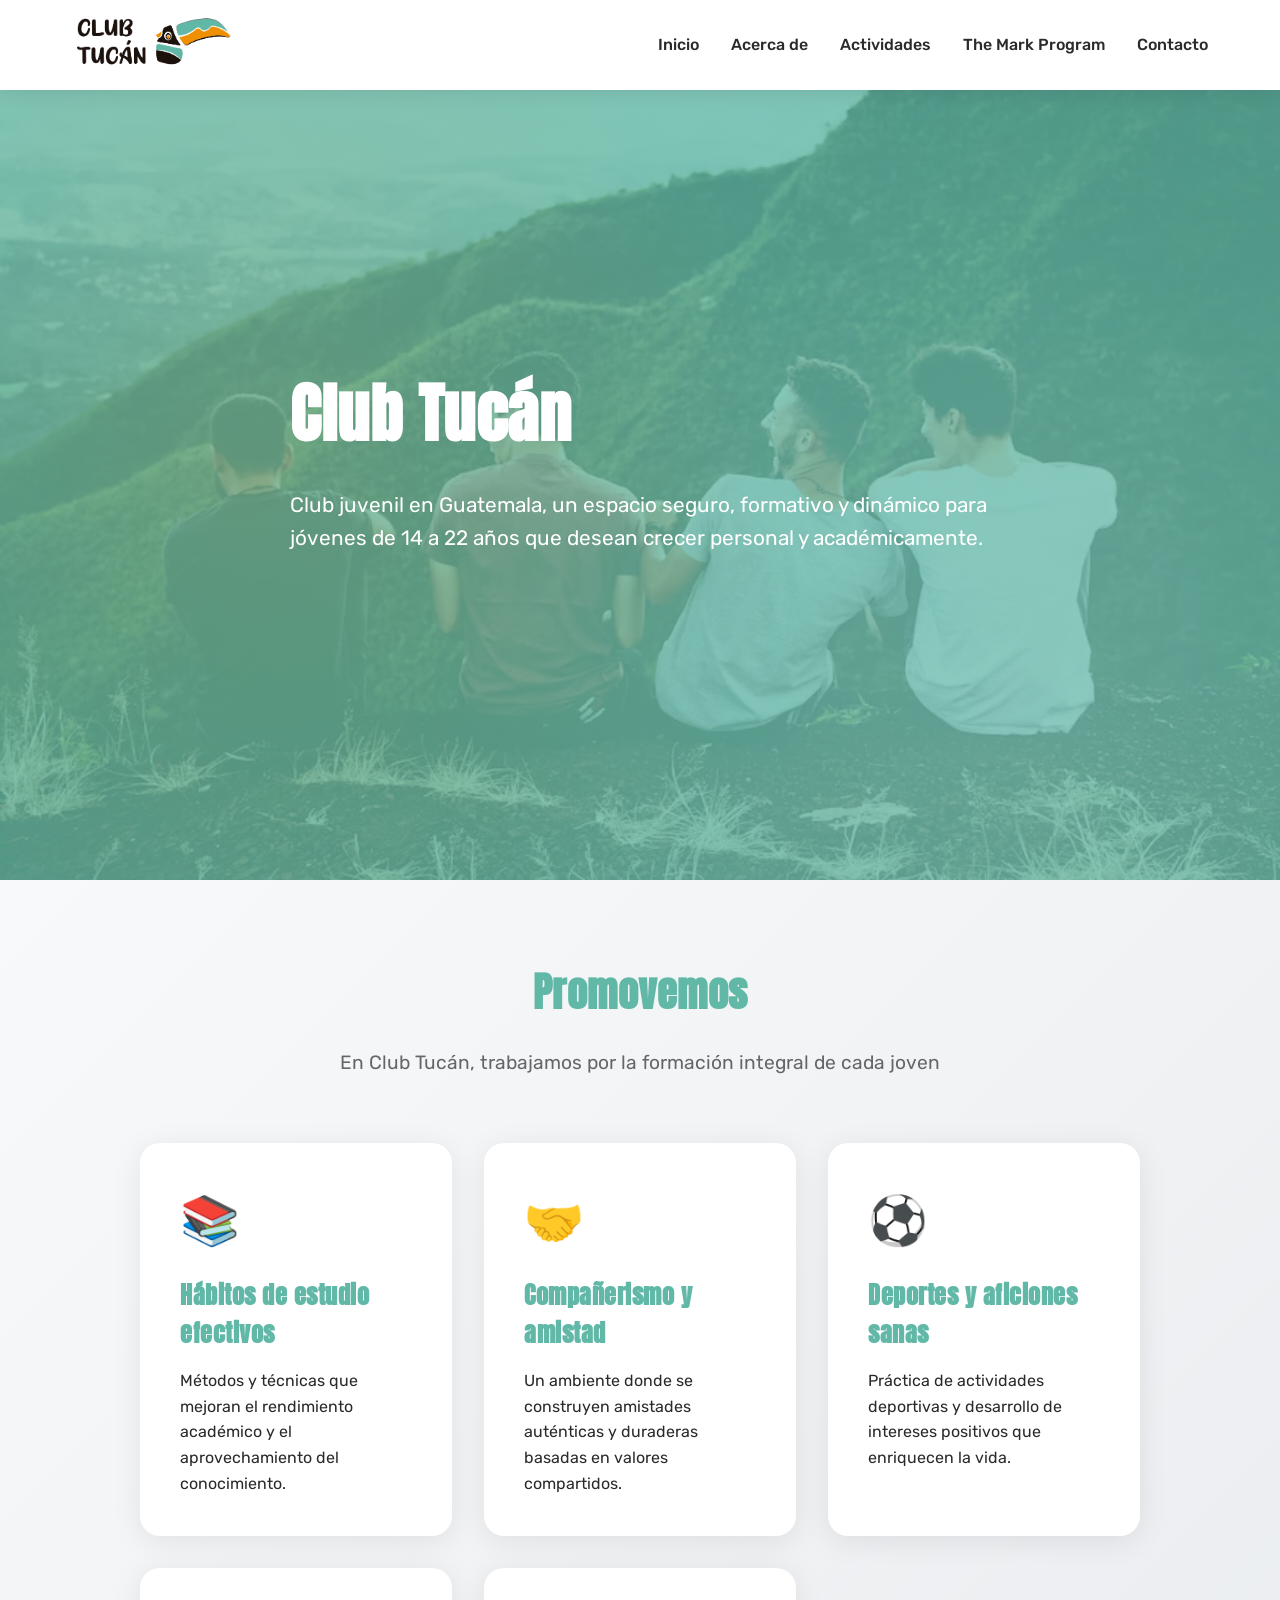
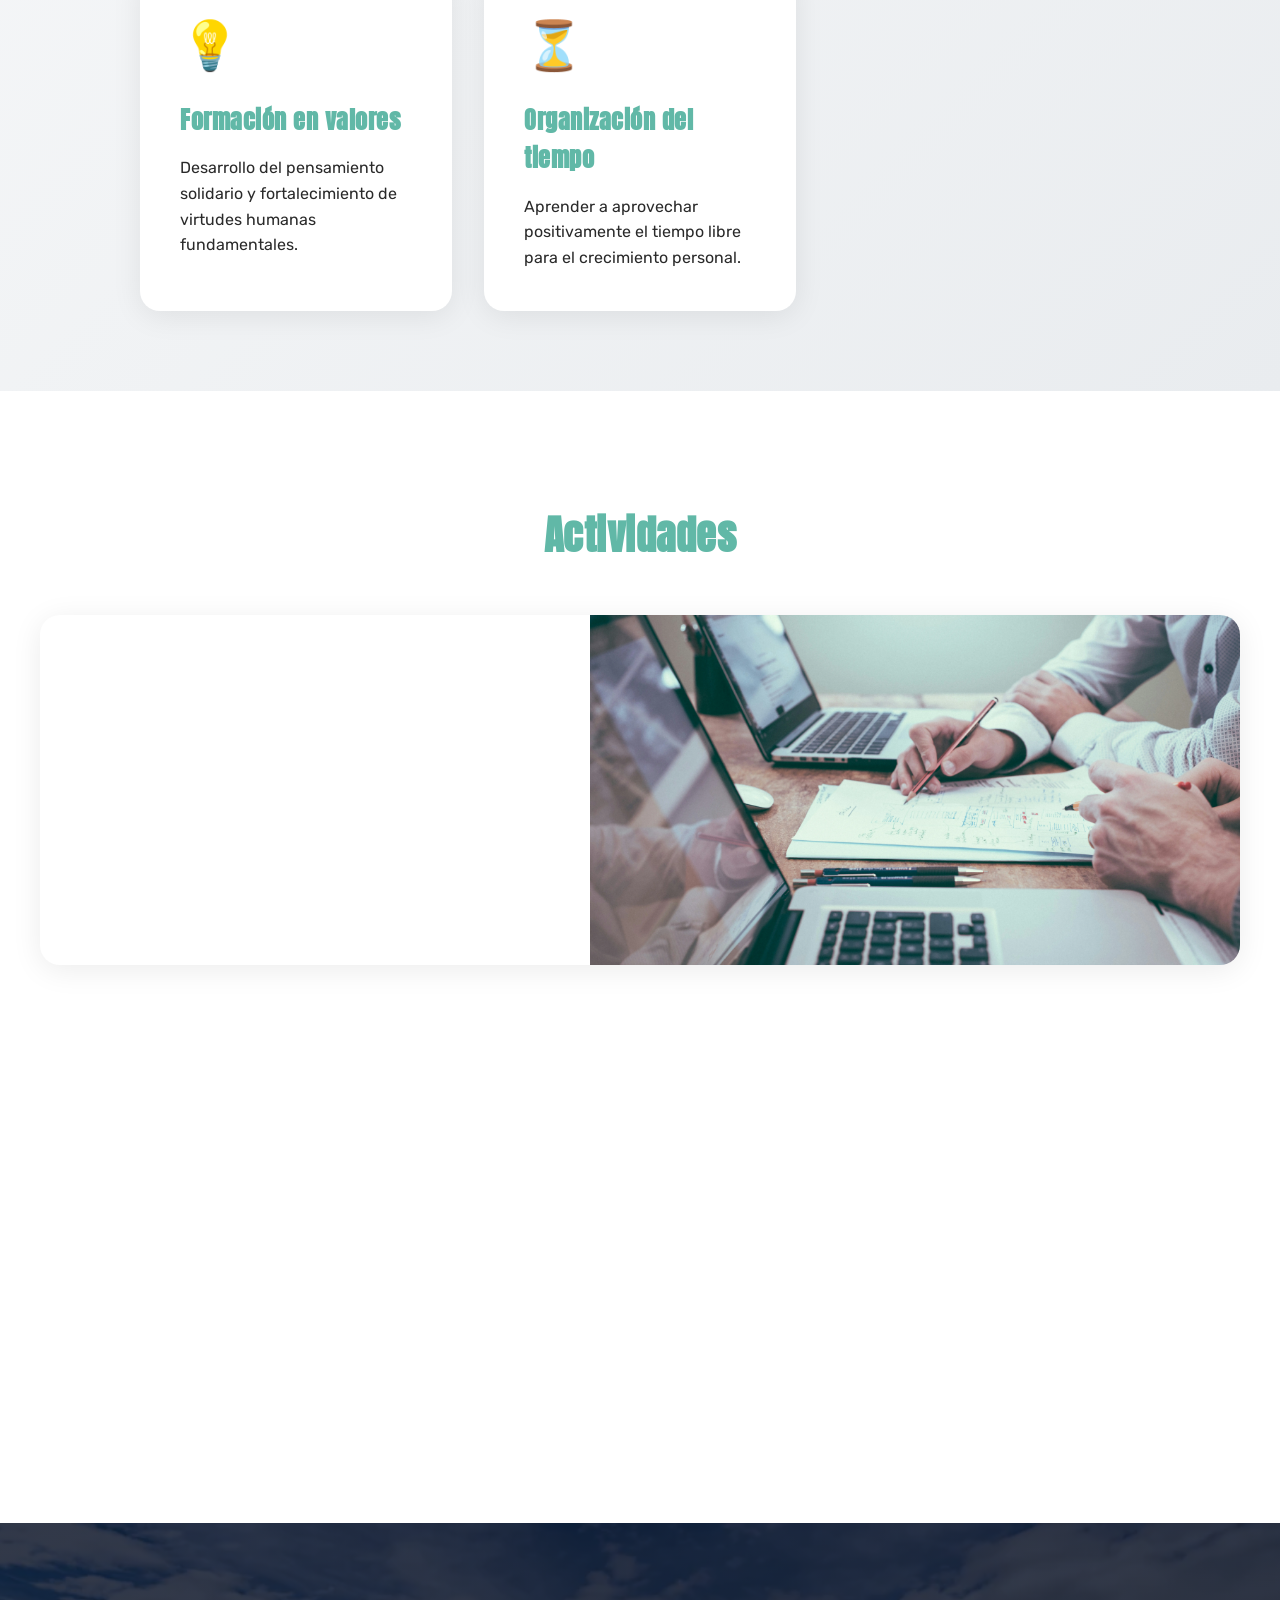
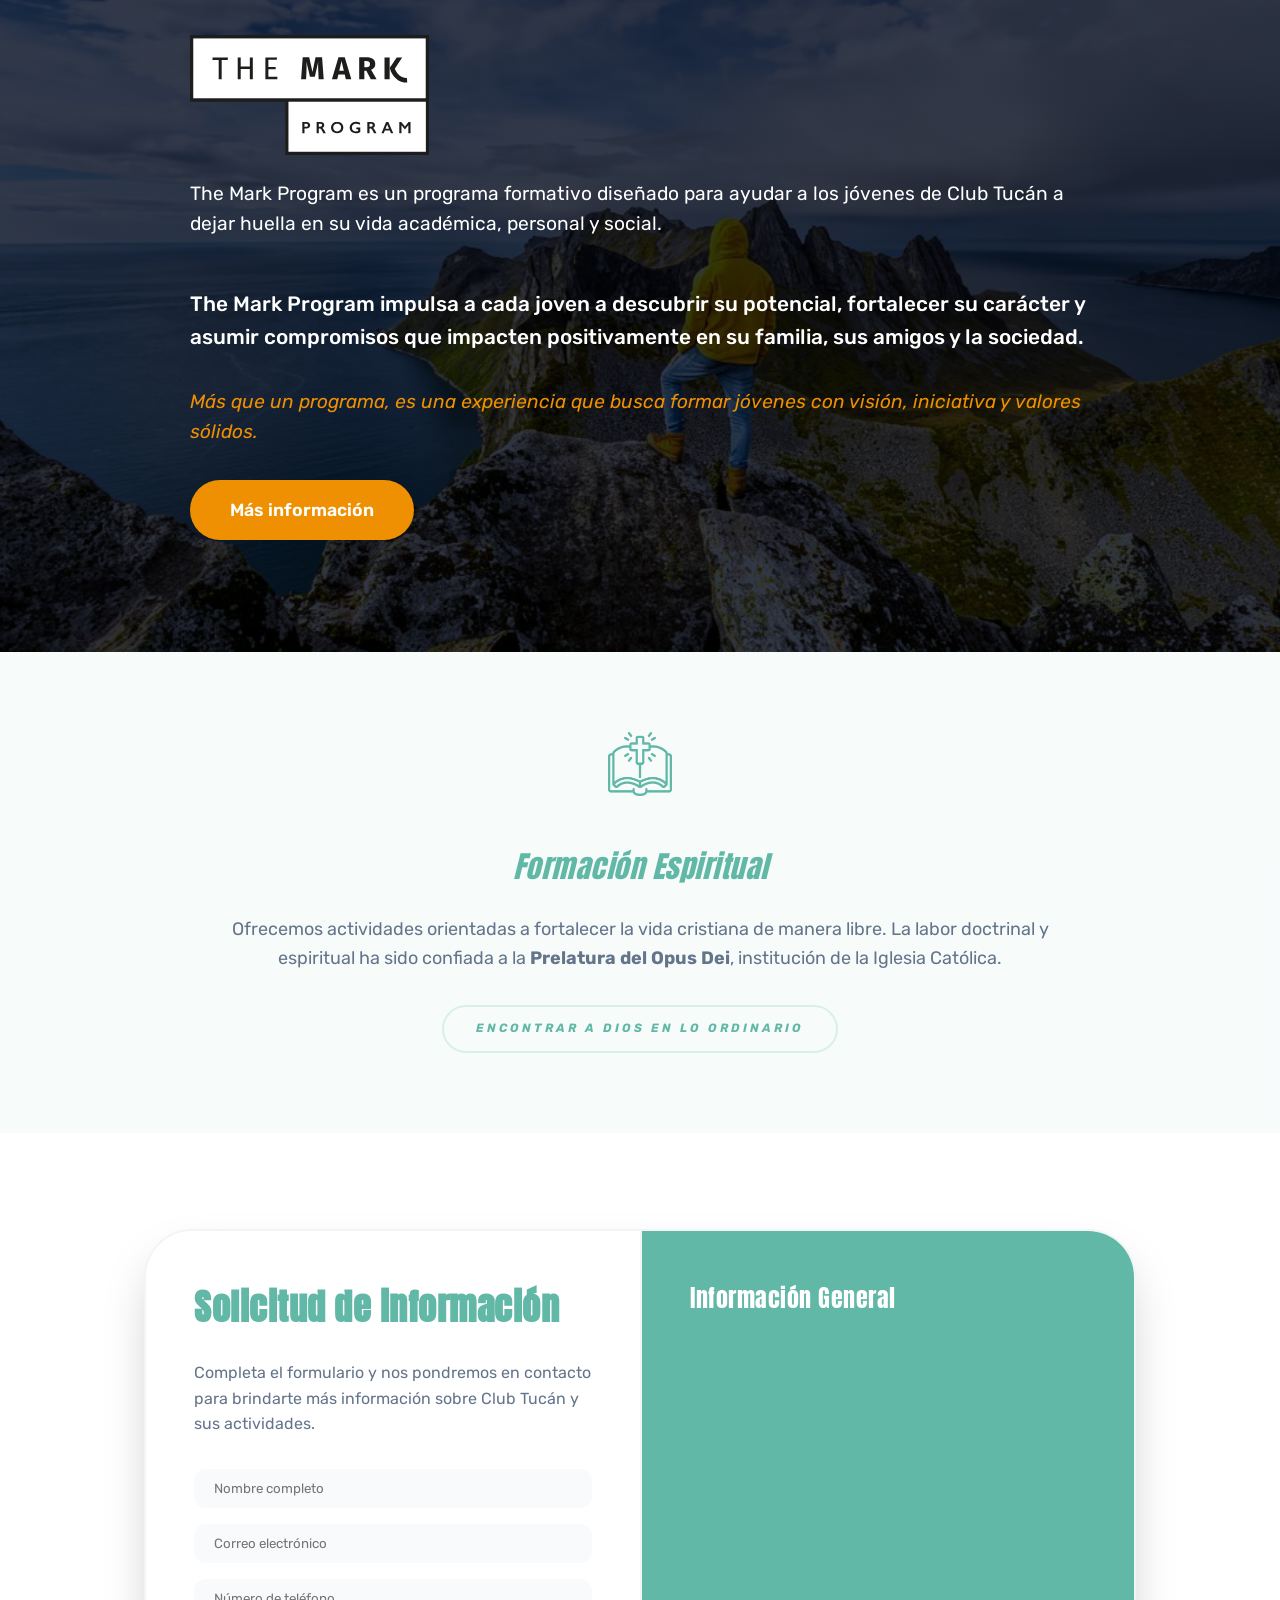
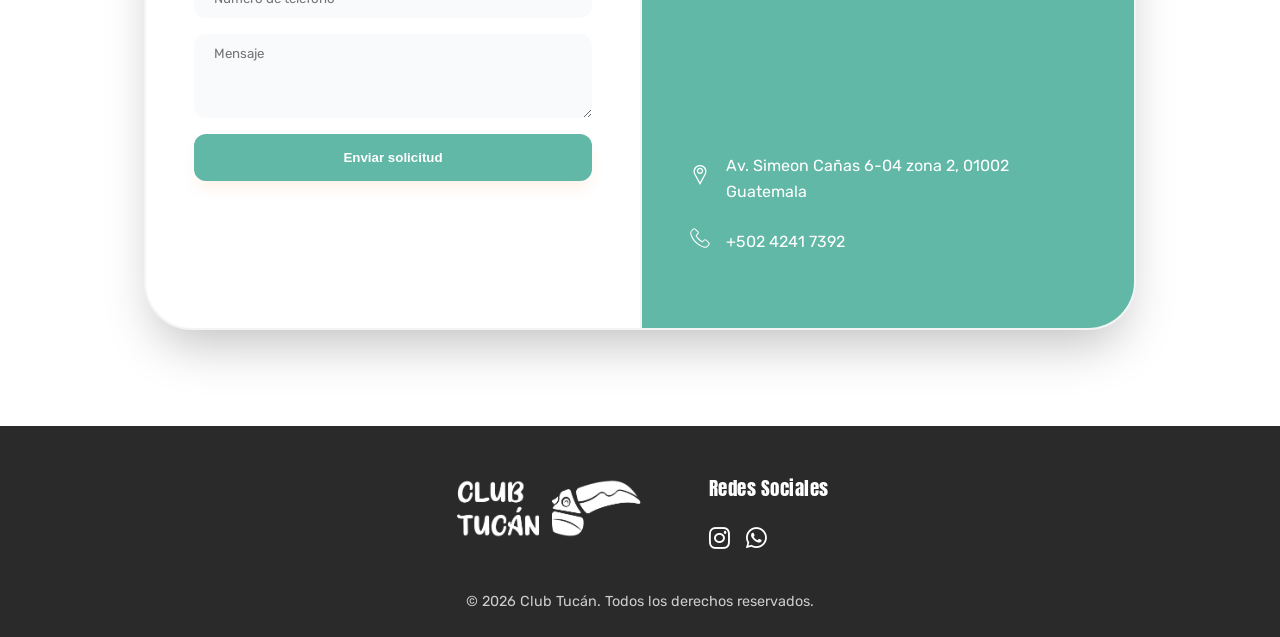
==== commit efb91496: "Comment out actividad-content section in index.html Comment out the actividad-content div for Tutorí" ====
--- a/index.html
+++ b/index.html
@@ -103,13 +103,13 @@
                     <div class="actividad-image">
                         <img src="img/tutoria.webp" alt="Tutorías académicas" loading="lazy">
                     </div>
-                    <div class="actividad-content">
+                  <!--   <div class="actividad-content">
                         <h3>Tutorías Académicas</h3>
                         <p><strong>Día:</strong> Jueves</p>
                         <p><strong>Hora:</strong> 3:00 PM - 4:00 PM</p>
                         <p><strong>Precio:</strong> Q30.00 por sesión</p>
                         <a href="index.html#contacto" class="btn-primary">Contactar</a>
-                    </div>
+                    </div>-->
                 </div>
             </div>
 
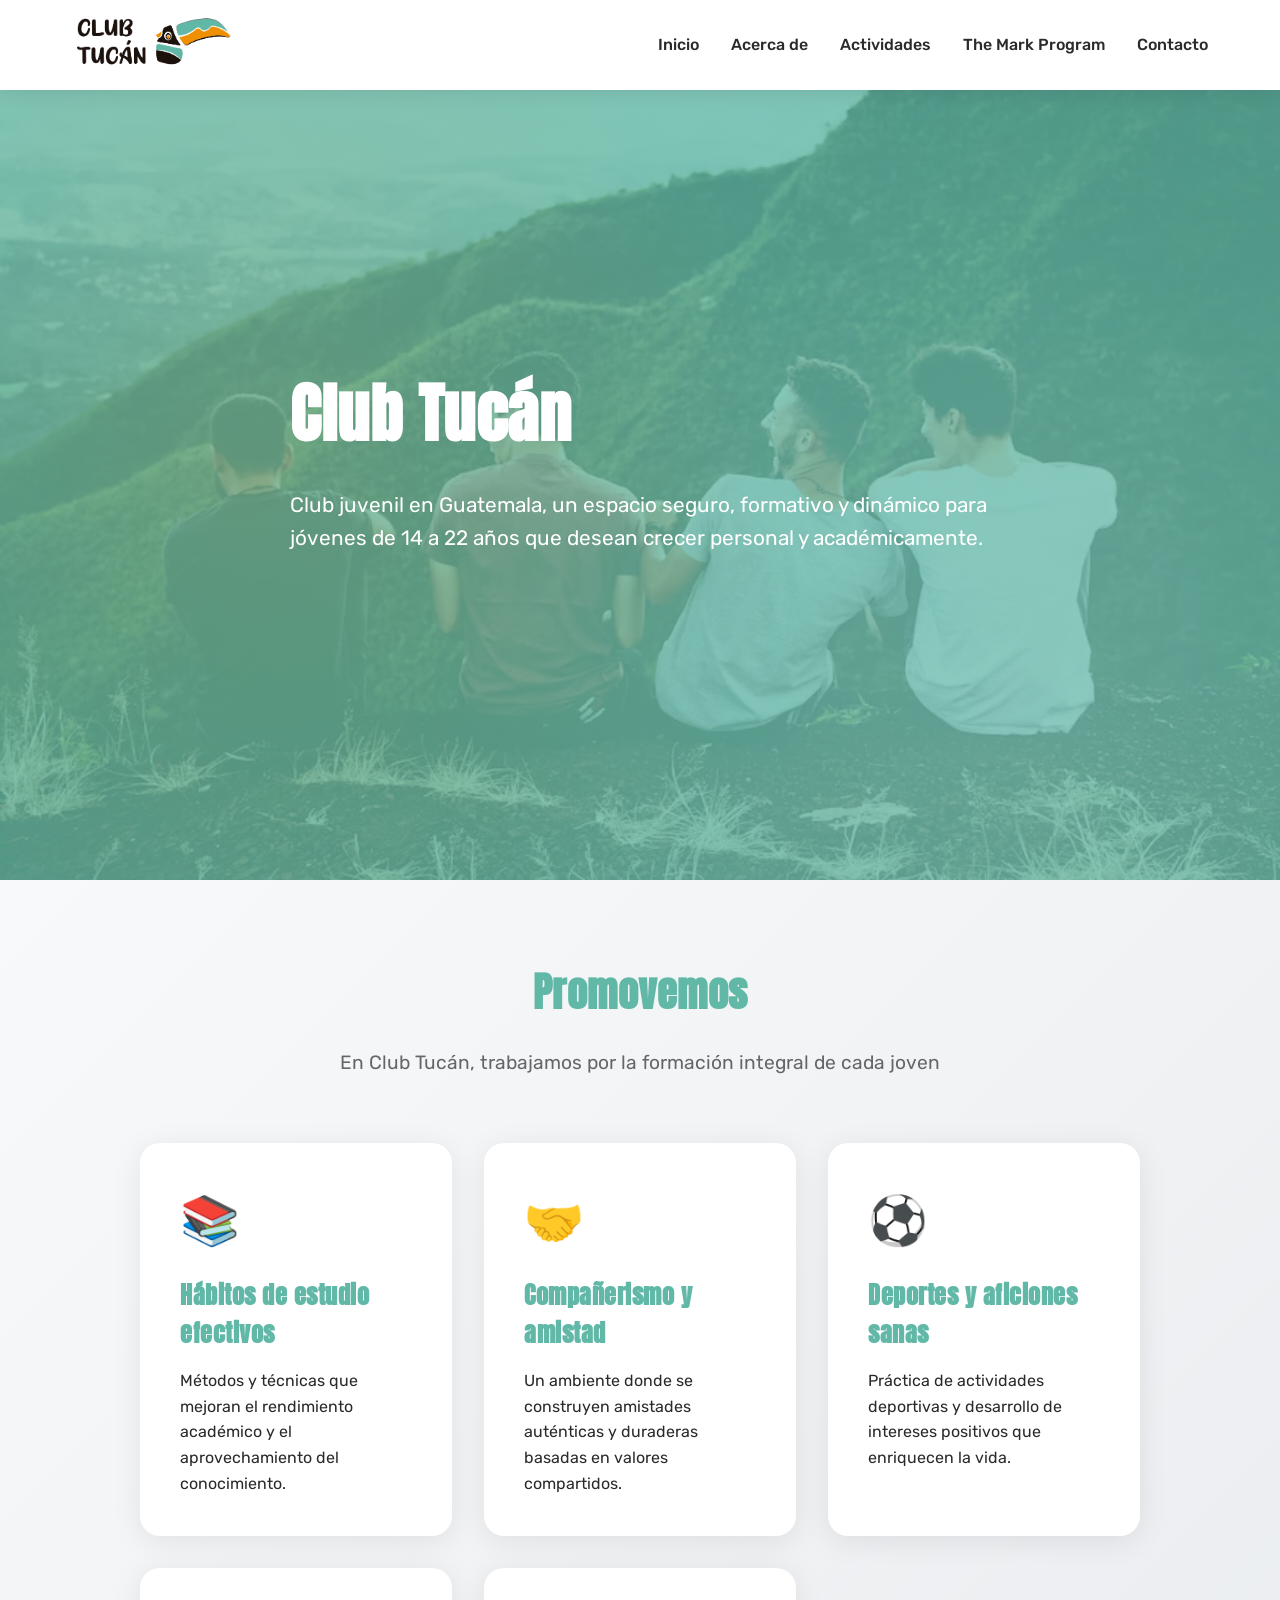
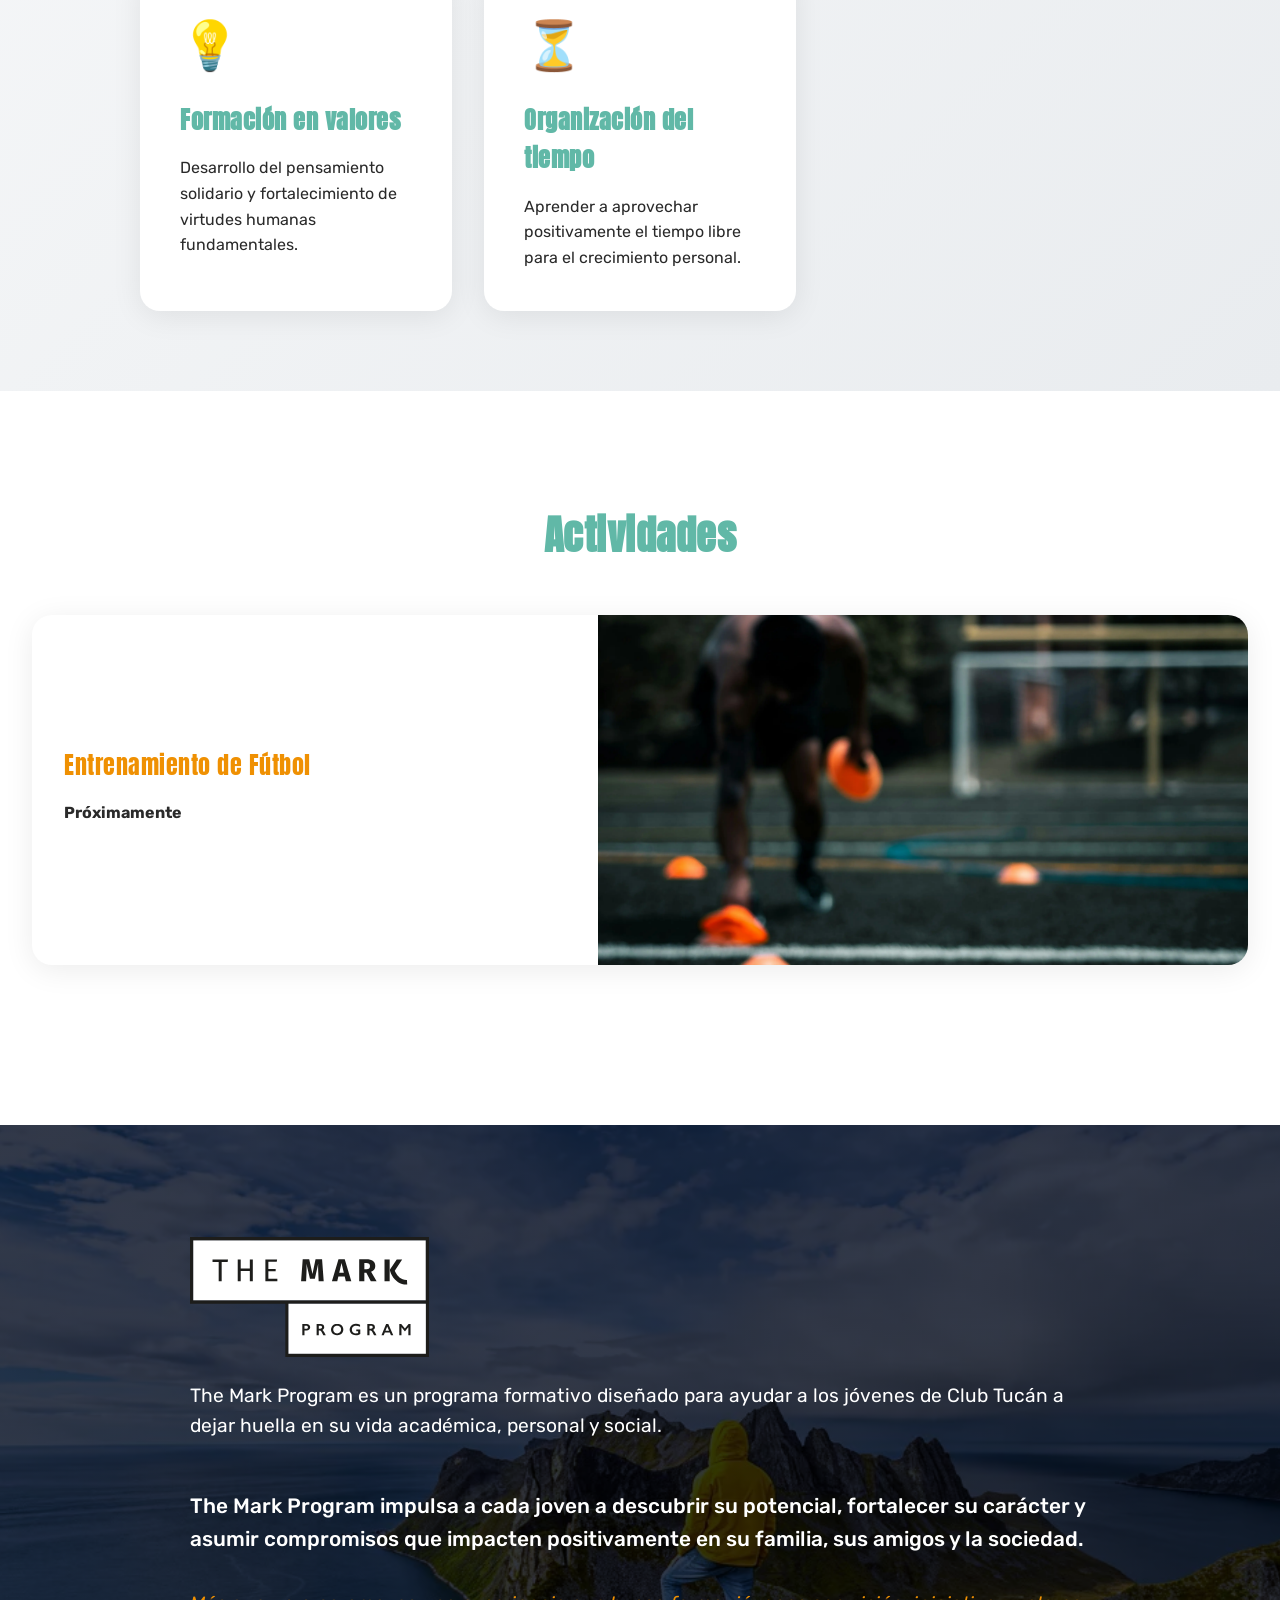
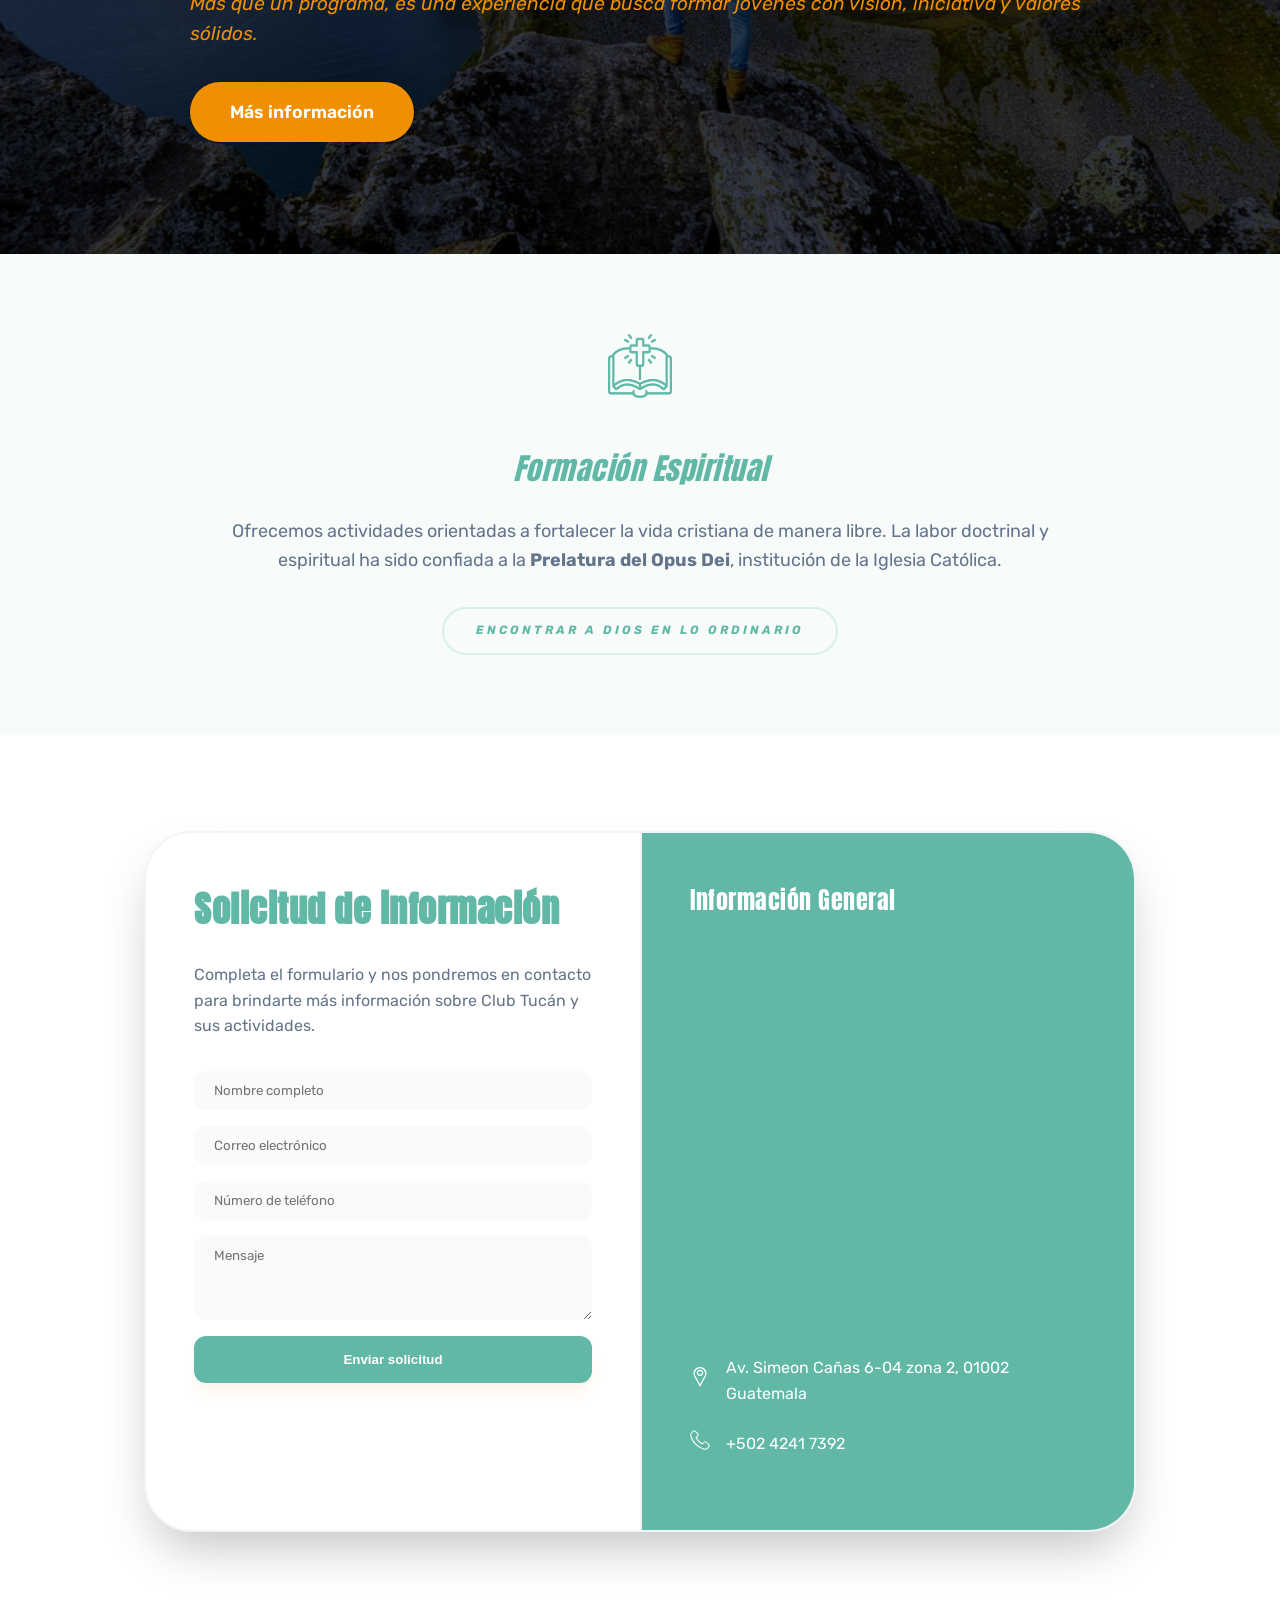
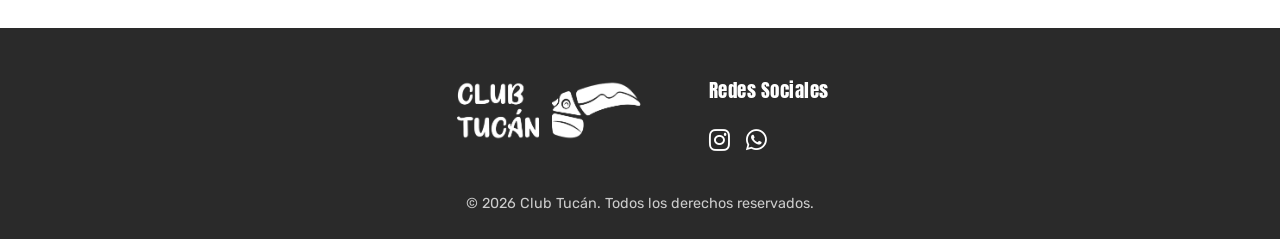
==== commit cd3fd336: "Update index.html" ====
--- a/index.html
+++ b/index.html
@@ -98,12 +98,12 @@
     <section id="actividades" class="actividades">
         <div class="container">
             <h2>Actividades</h2>
-            <div class="actividades-grid">
+            <!-- <div class="actividades-grid">
                 <div class="actividad-card">
                     <div class="actividad-image">
                         <img src="img/tutoria.webp" alt="Tutorías académicas" loading="lazy">
                     </div>
-                  <!--   <div class="actividad-content">
+                    <div class="actividad-content">
                         <h3>Tutorías Académicas</h3>
                         <p><strong>Día:</strong> Jueves</p>
                         <p><strong>Hora:</strong> 3:00 PM - 4:00 PM</p>
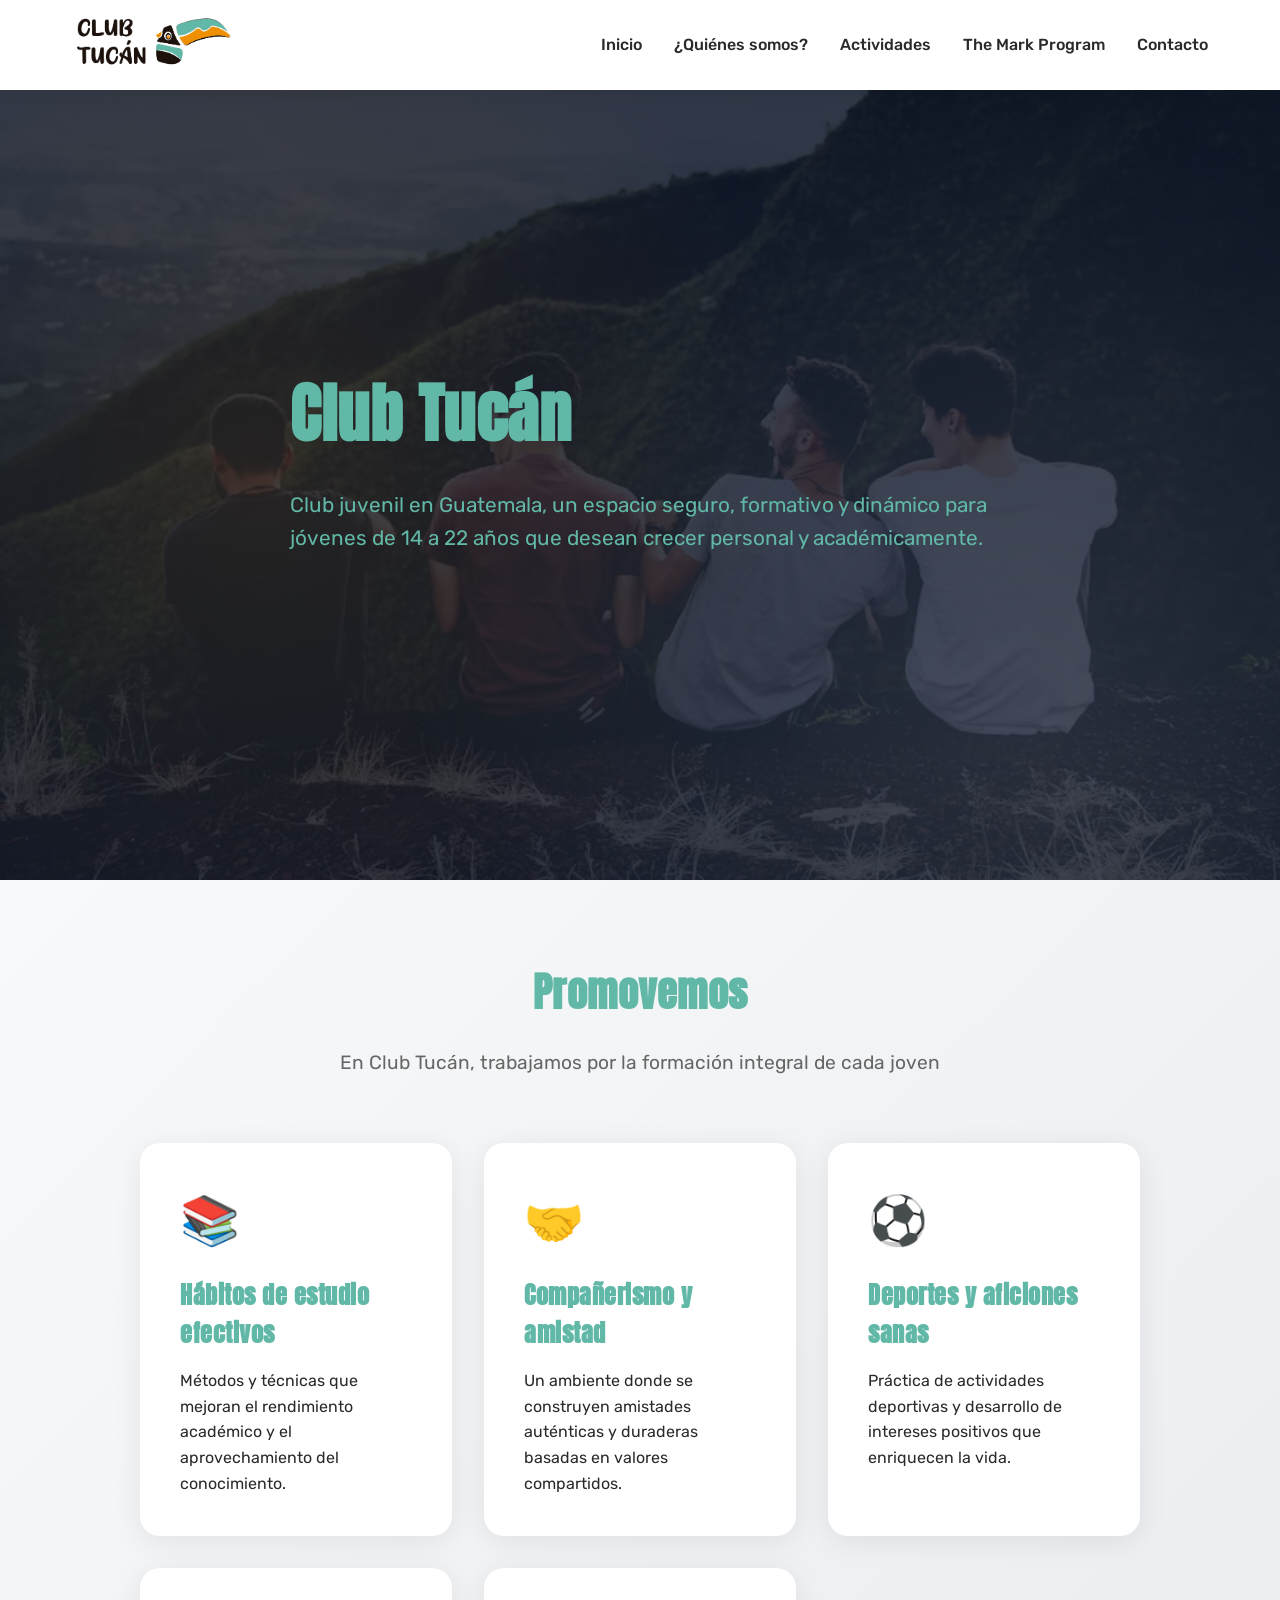
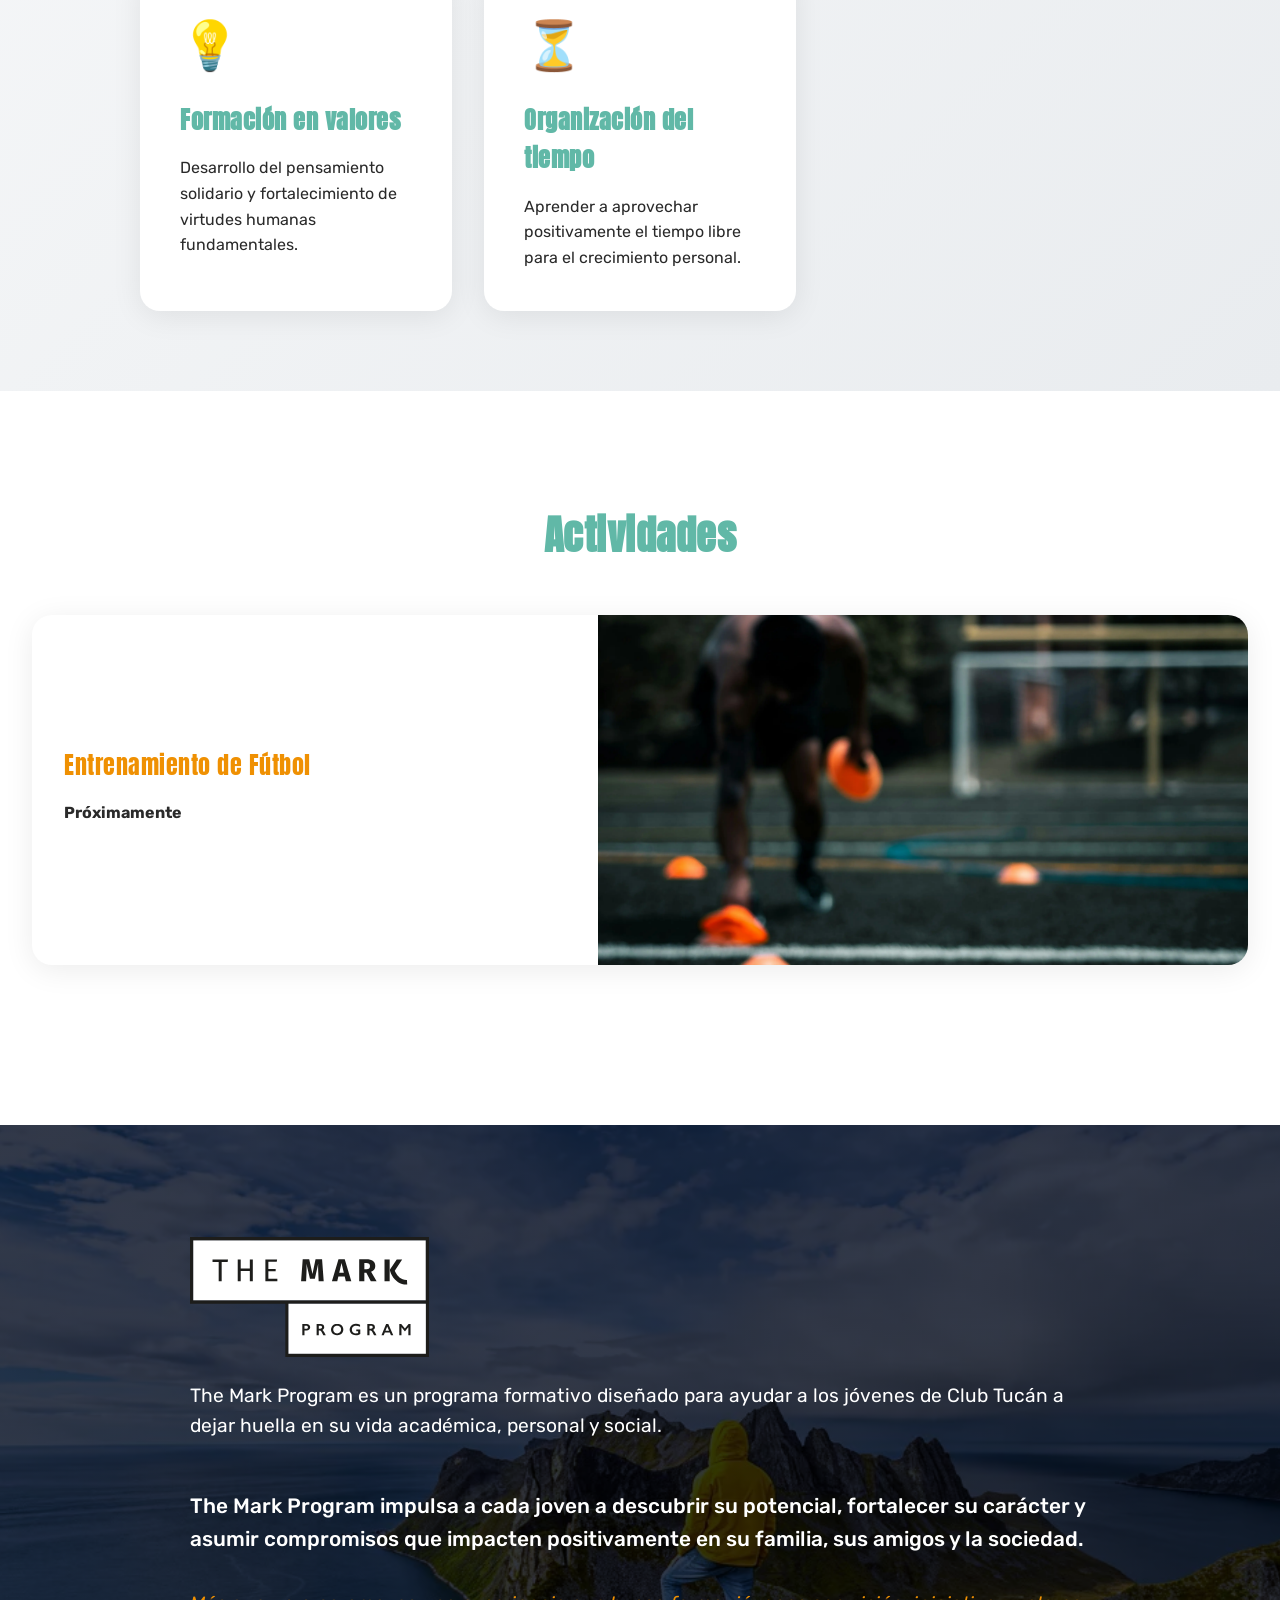
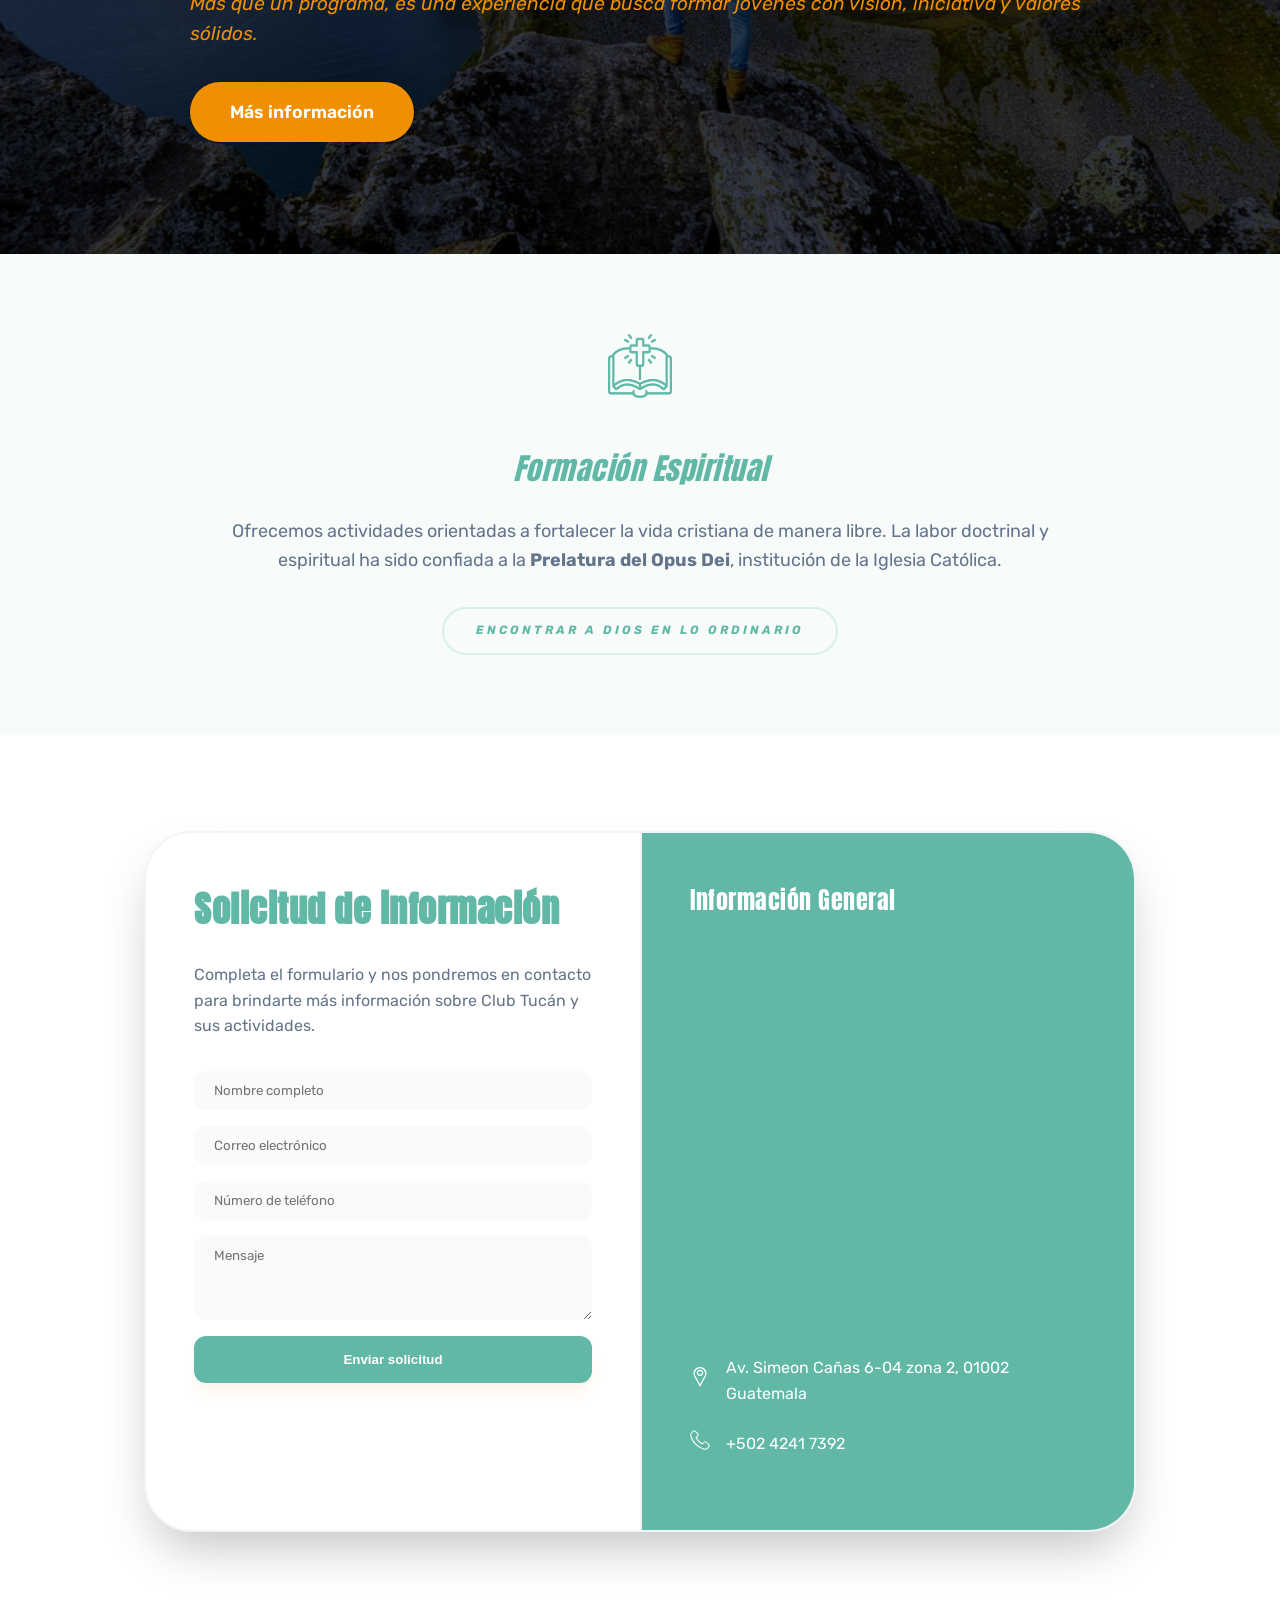
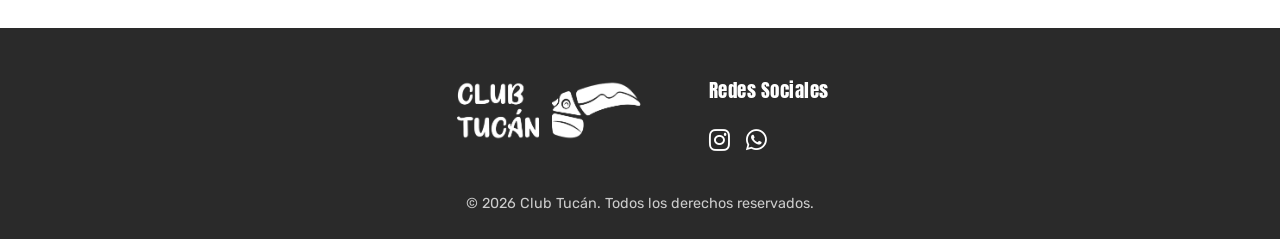
==== commit d96f19ec: "Update index.html update menu" ====
--- a/index.html
+++ b/index.html
@@ -24,7 +24,7 @@
             <a href="index.html"><img src="img/tucanlogo.png" alt="Club Tucán Logo" class="logo"></a> 
             <ul class="nav-links" id="nav-links">
                 <li><a href="#inicio">Inicio</a></li>
-                <li><a href="nosotros.html">Acerca de</a></li>
+                <li><a href="nosotros.html">¿Quiénes somos?</a></li>
                 <li><a href="#actividades">Actividades</a></li>
                 <li><a href="themark.html">The Mark Program</a></li>
                 <li><a href="#contacto">Contacto</a></li>
--- a/css/styles.css
+++ b/css/styles.css
@@ -131,7 +131,7 @@
     align-items: center;
     position: relative;
     overflow: hidden;
-    background: linear-gradient(rgba(97,184,167,0.8), rgba(97,184,167,0.8)), url('../img/jovenes.webp') center/cover;
+    background: linear-gradient(135deg, #0f172ada 25%, #0f172ada 25%), url('../img/jovenes.webp') center/cover;
 }
 
 .hero::before {
@@ -156,14 +156,14 @@
 
 .hero h1 {
     font-size: 4rem;
-    color: var(--white);
+    color: var(--primary);
     margin-bottom: 1.5rem;
     animation: fadeInUp 1s ease;
 }
 
 .hero p {
     font-size: 1.3rem;
-    color: var(--white);
+    color: var(--primary);
     max-width: 700px;
     margin-bottom: 2rem;
     animation: fadeInUp 1s ease 0.2s both;
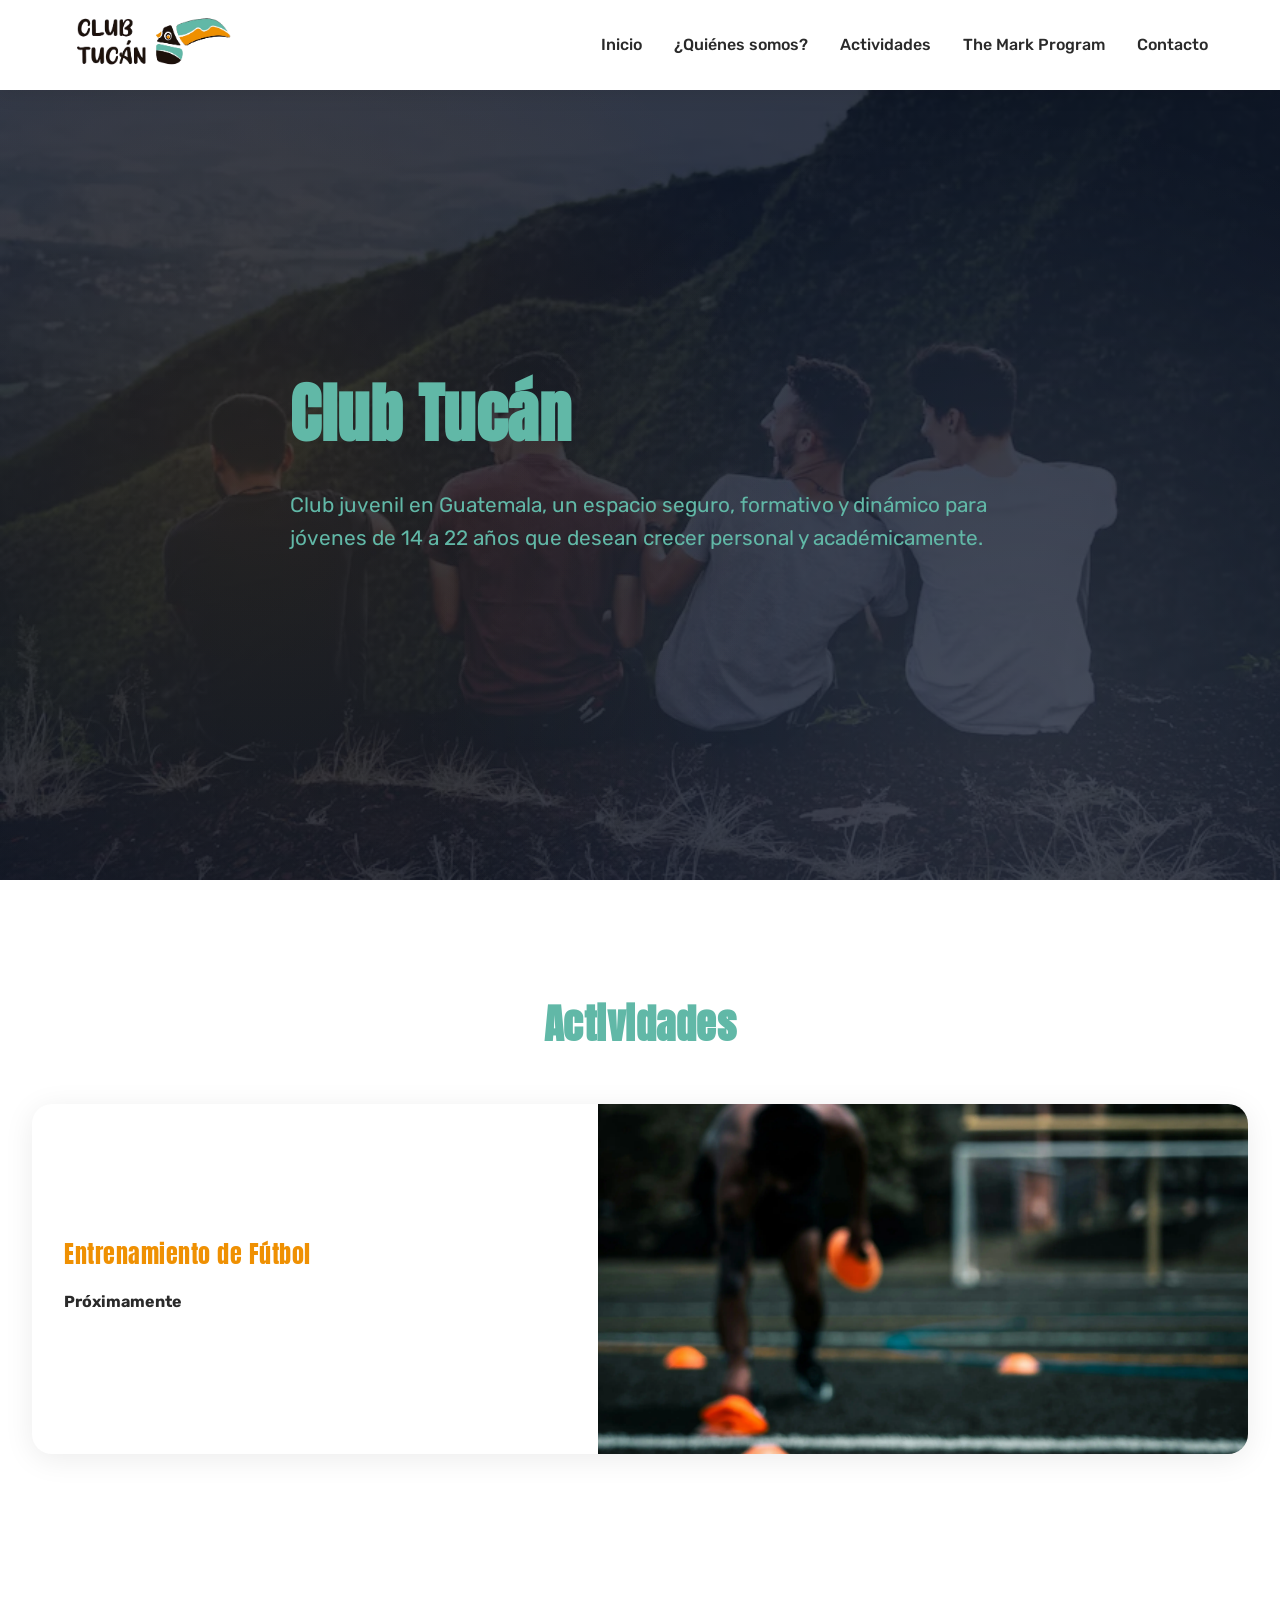
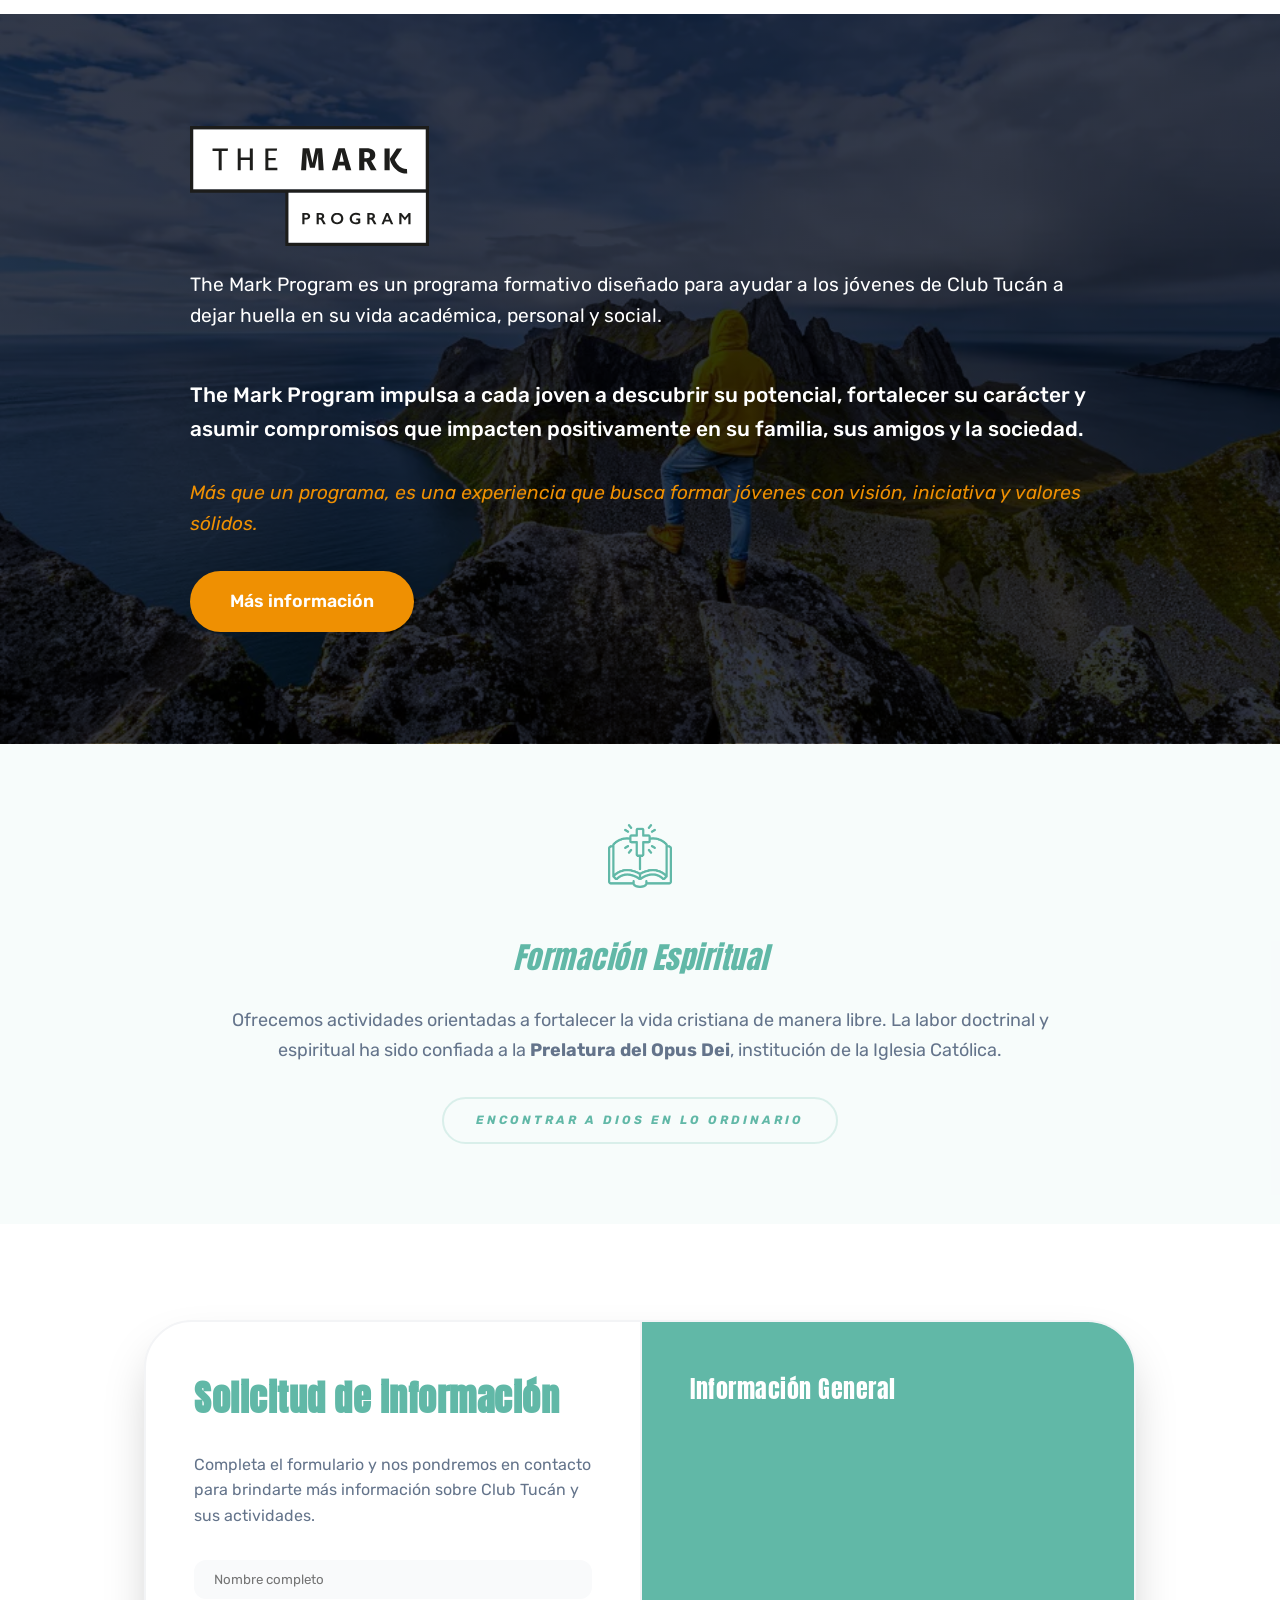
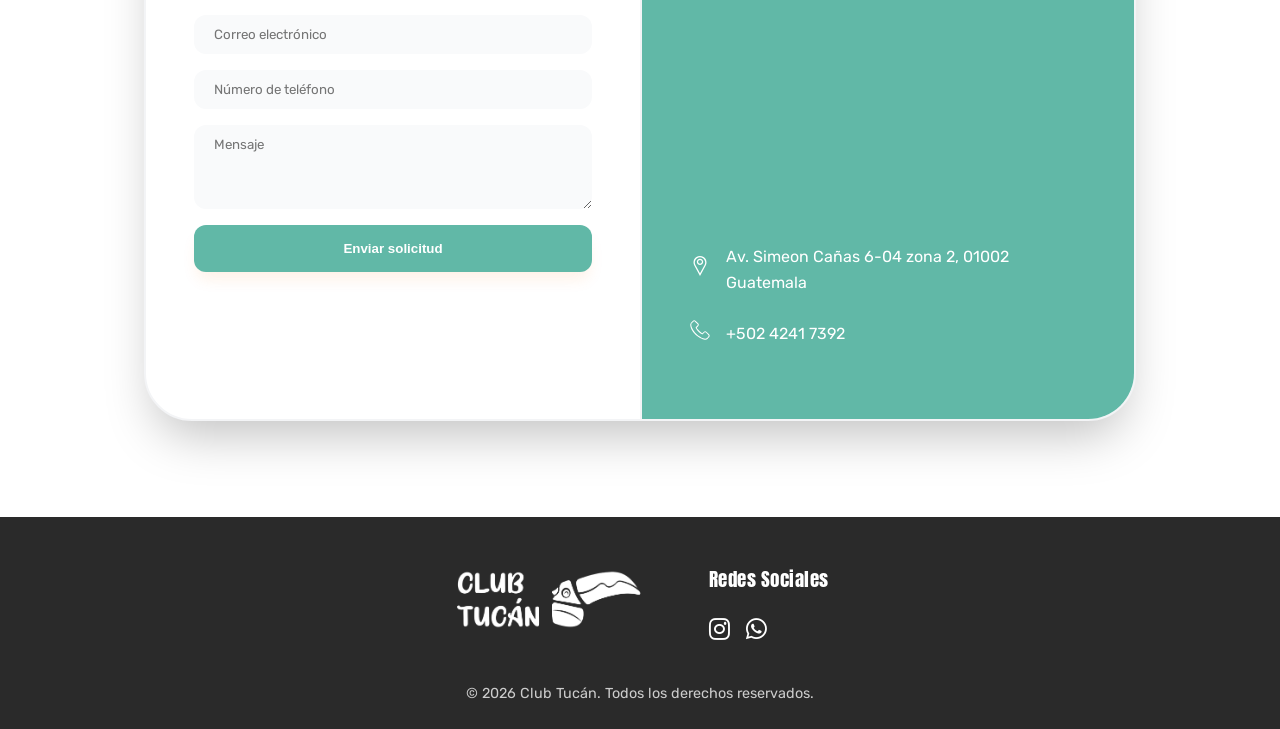
==== commit 9c9addbd: "Update index.html Update content" ====
--- a/index.html
+++ b/index.html
@@ -46,55 +46,7 @@
         </div>
     </section>
 
-    <!-- Promovemos Section -->
-    <section id="promovemos" class="objectives">
-        <div class="objectives-container">
-            <h2 class="section-title">Promovemos</h2>
-            <p class="section-subtitle">En Club Tucán, trabajamos por la formación integral de cada joven</p>
-            
-            <div class="features-grid">
-                <div class="feature-card">
-                    <div class="feature-icon">📚</div>
-                    <h3>Hábitos de estudio efectivos</h3>
-                    <p>Métodos y técnicas que mejoran el rendimiento académico y el aprovechamiento del conocimiento.</p>
-                </div>
-                <div class="feature-card">
-                    <div class="feature-icon">🤝</div>
-                    <h3>Compañerismo y amistad</h3>
-                    <p>Un ambiente donde se construyen amistades auténticas y duraderas basadas en valores compartidos.</p>
-                </div>
-                <div class="feature-card">
-                    <div class="feature-icon">⚽</div>
-                    <h3>Deportes y aficiones sanas</h3>
-                    <p>Práctica de actividades deportivas y desarrollo de intereses positivos que enriquecen la vida.</p>
-                </div>
-                <div class="feature-card">
-                    <div class="feature-icon">💡</div>
-                    <h3>Formación en valores</h3>
-                    <p>Desarrollo del pensamiento solidario y fortalecimiento de virtudes humanas fundamentales.</p>
-                </div>
-                <div class="feature-card">
-                    <div class="feature-icon">⏳</div>
-                    <h3>Organización del tiempo</h3>
-                    <p>Aprender a aprovechar positivamente el tiempo libre para el crecimiento personal.</p>
-                </div>
-            </div>
-        </div>
-    </section>
-
-    <!-- About Section 
-    <section id="acerca" class="about">
-        <div class="about-content">
-            <div class="about-text">
-                <h2>Acerca de Club Tucán</h2>
-                <p>Club Tucán es un Centro Juvenil de Complementación Educativa dirigido a jóvenes entre los 14 y 22 años.</p>
-                <p>Es promovido por un grupo de padres de familia comprometidos con ofrecer a sus hijos —y a otros jóvenes— los medios necesarios para complementar su formación intelectual, humana y moral.</p>
-                <p>Para alcanzar este propósito, el Club organiza actividades académicas, deportivas y formativas que se desarrollan en un ambiente de alegría, compañerismo y crecimiento personal.</p>
-            </div>
-        </div>
-    </section>-->
-
-       <!-- Actividades Section -->
+    <!-- Actividades Section -->
     <section id="actividades" class="actividades">
         <div class="container">
             <h2>Actividades</h2>
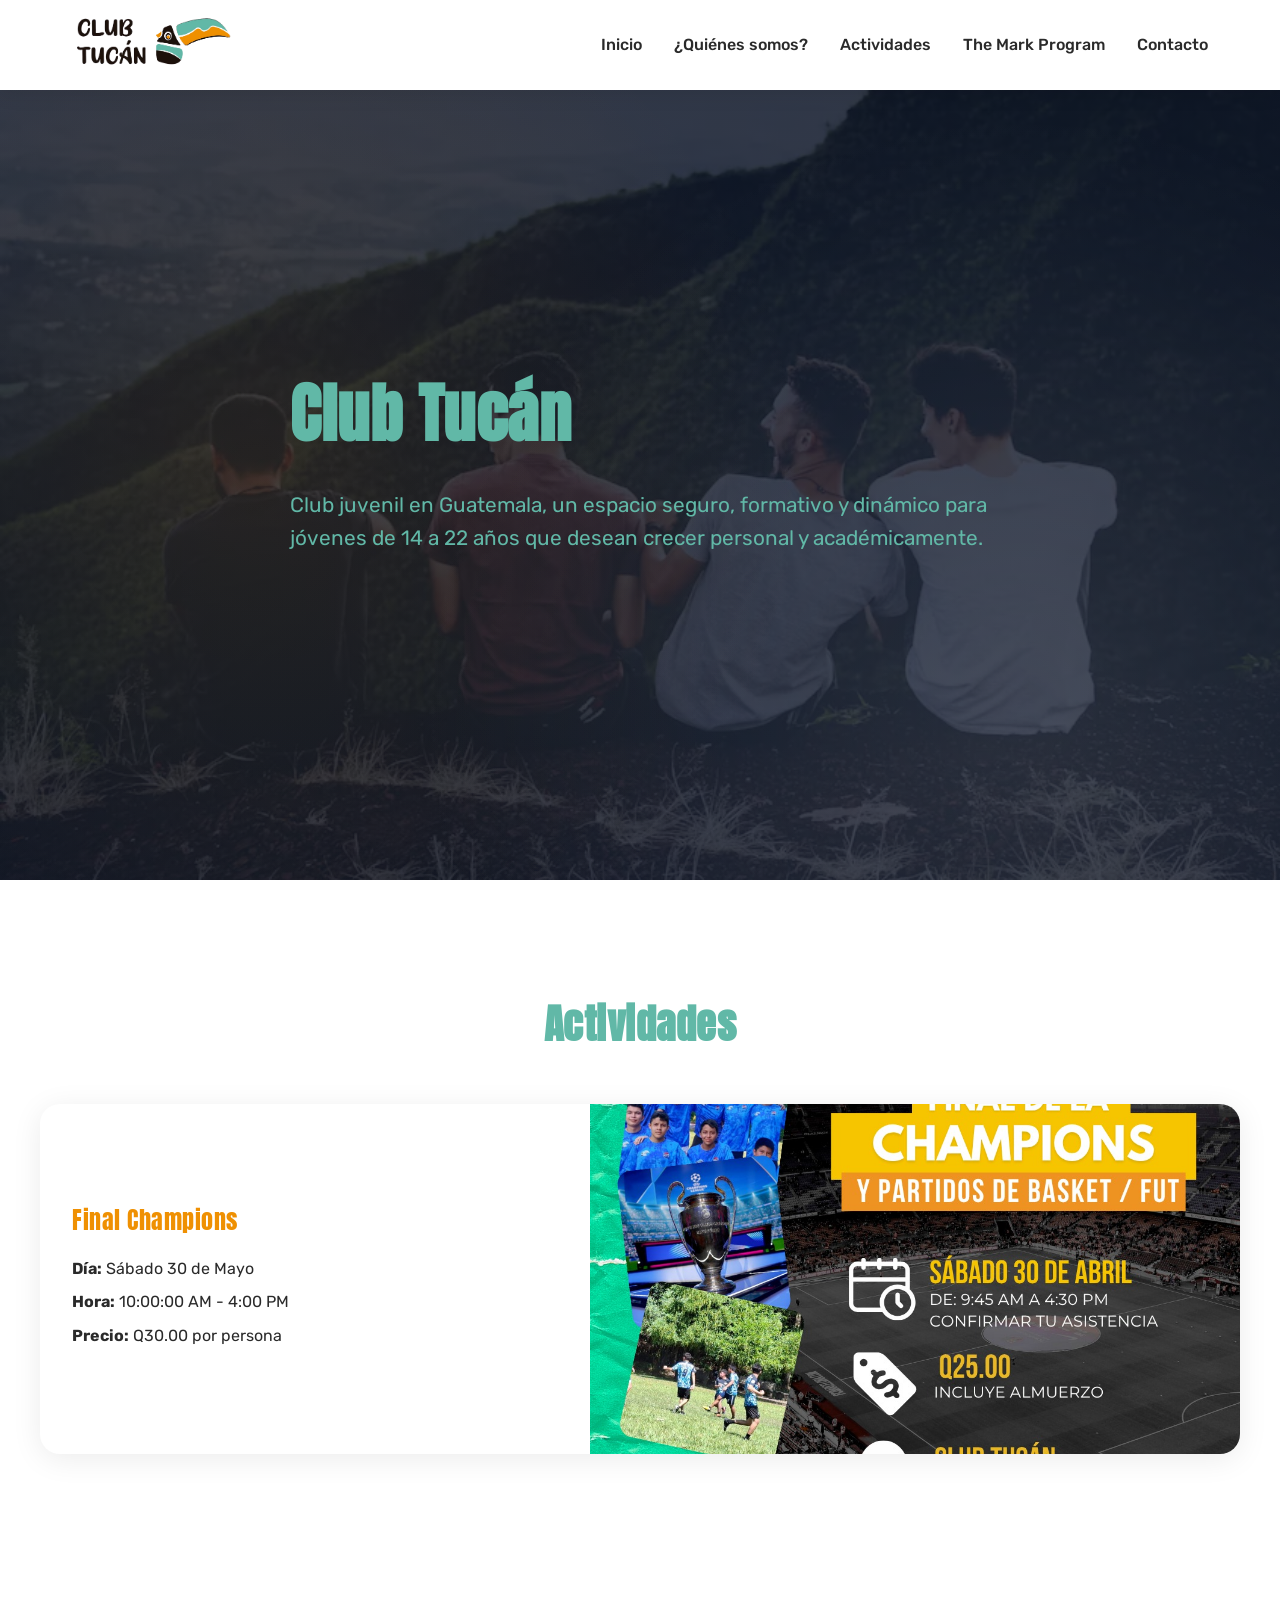
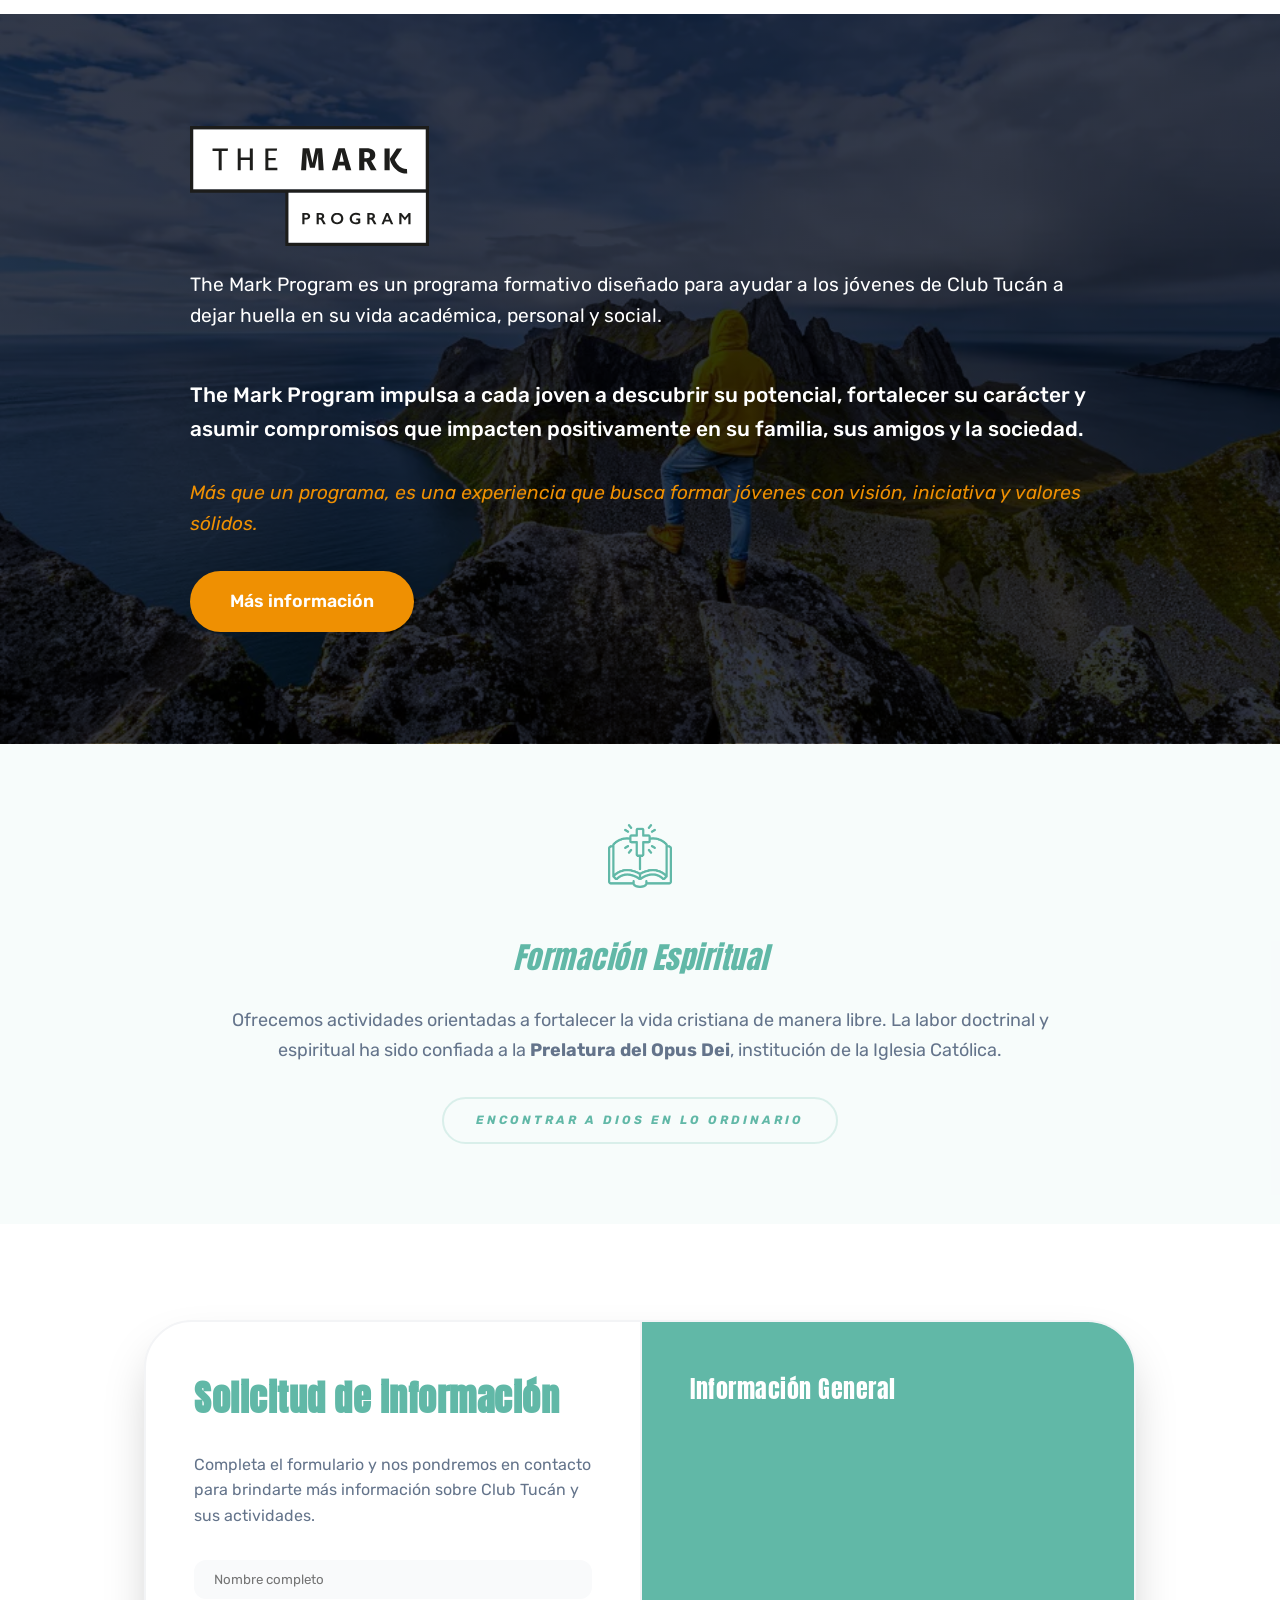
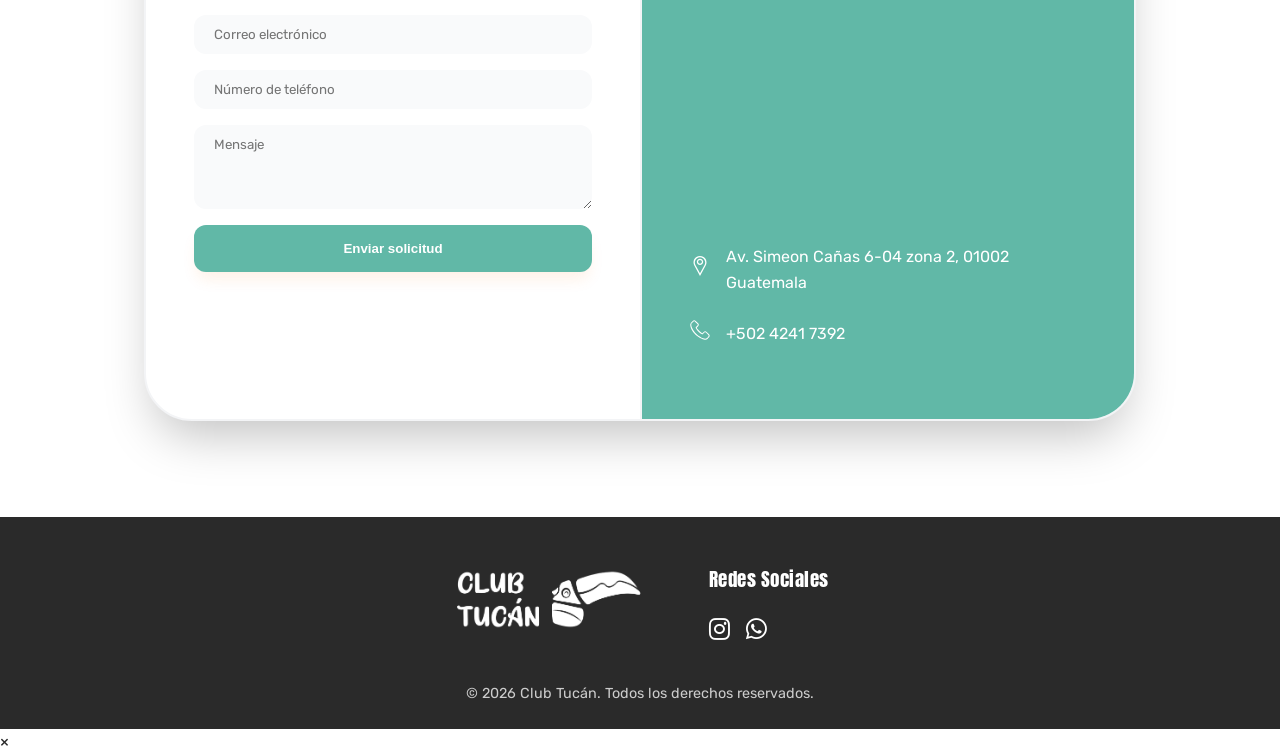
==== commit 97f38748: "Update index.html update content index" ====
--- a/index.html
+++ b/index.html
@@ -50,32 +50,24 @@
     <section id="actividades" class="actividades">
         <div class="container">
             <h2>Actividades</h2>
-            <!-- <div class="actividades-grid">
-                <div class="actividad-card">
-                    <div class="actividad-image">
-                        <img src="img/tutoria.webp" alt="Tutorías académicas" loading="lazy">
-                    </div>
-                    <div class="actividad-content">
-                        <h3>Tutorías Académicas</h3>
-                        <p><strong>Día:</strong> Jueves</p>
-                        <p><strong>Hora:</strong> 3:00 PM - 4:00 PM</p>
-                        <p><strong>Precio:</strong> Q30.00 por sesión</p>
-                        <a href="index.html#contacto" class="btn-primary">Contactar</a>
-                    </div>-->
-                </div>
-            </div>
-
             <div class="actividades-grid">
                 <div class="actividad-card">
                     <div class="actividad-image">
-                        <img src="img/entrenamiento.webp" alt="Entrenamiento de fútbol" loading="lazy">
+                        <img src="img/champion.jpeg" alt="Final Champions" loading="lazy">
                     </div>
                     <div class="actividad-content">
-                        <h3>Entrenamiento de Fútbol</h3>
-                        <p><strong>Próximamente</strong> </p>
+                        <h3>Final Champions</h3>
+                        <p><strong>Día:</strong> Sábado 30 de Mayo</p>
+                        <p><strong>Hora:</strong> 10:00:00 AM - 4:00 PM</p>
+                        <p><strong>Precio:</strong> Q30.00 por persona</p>
+                       <!-- <a href="index.html#contacto" class="btn-primary">Contactar</a>-->
                     </div>
                 </div>
+
+               
             </div>
+
+            
         </div>
     </section>
 
@@ -169,6 +161,13 @@
         </div>
         <p class="copyright">&copy; <span id="current-year">2026</span> Club Tucán. Todos los derechos reservados.</p>
         </footer>
-        <script src="js/main.js"></script>
+
+    <!-- Image Modal -->
+    <div id="image-modal" class="image-modal" aria-hidden="true">
+        <span class="image-modal-close">&times;</span>
+        <img class="image-modal-content" id="modal-image" alt="">
+    </div>
+
+    <script src="js/main.js"></script>
 </body>
 </html>
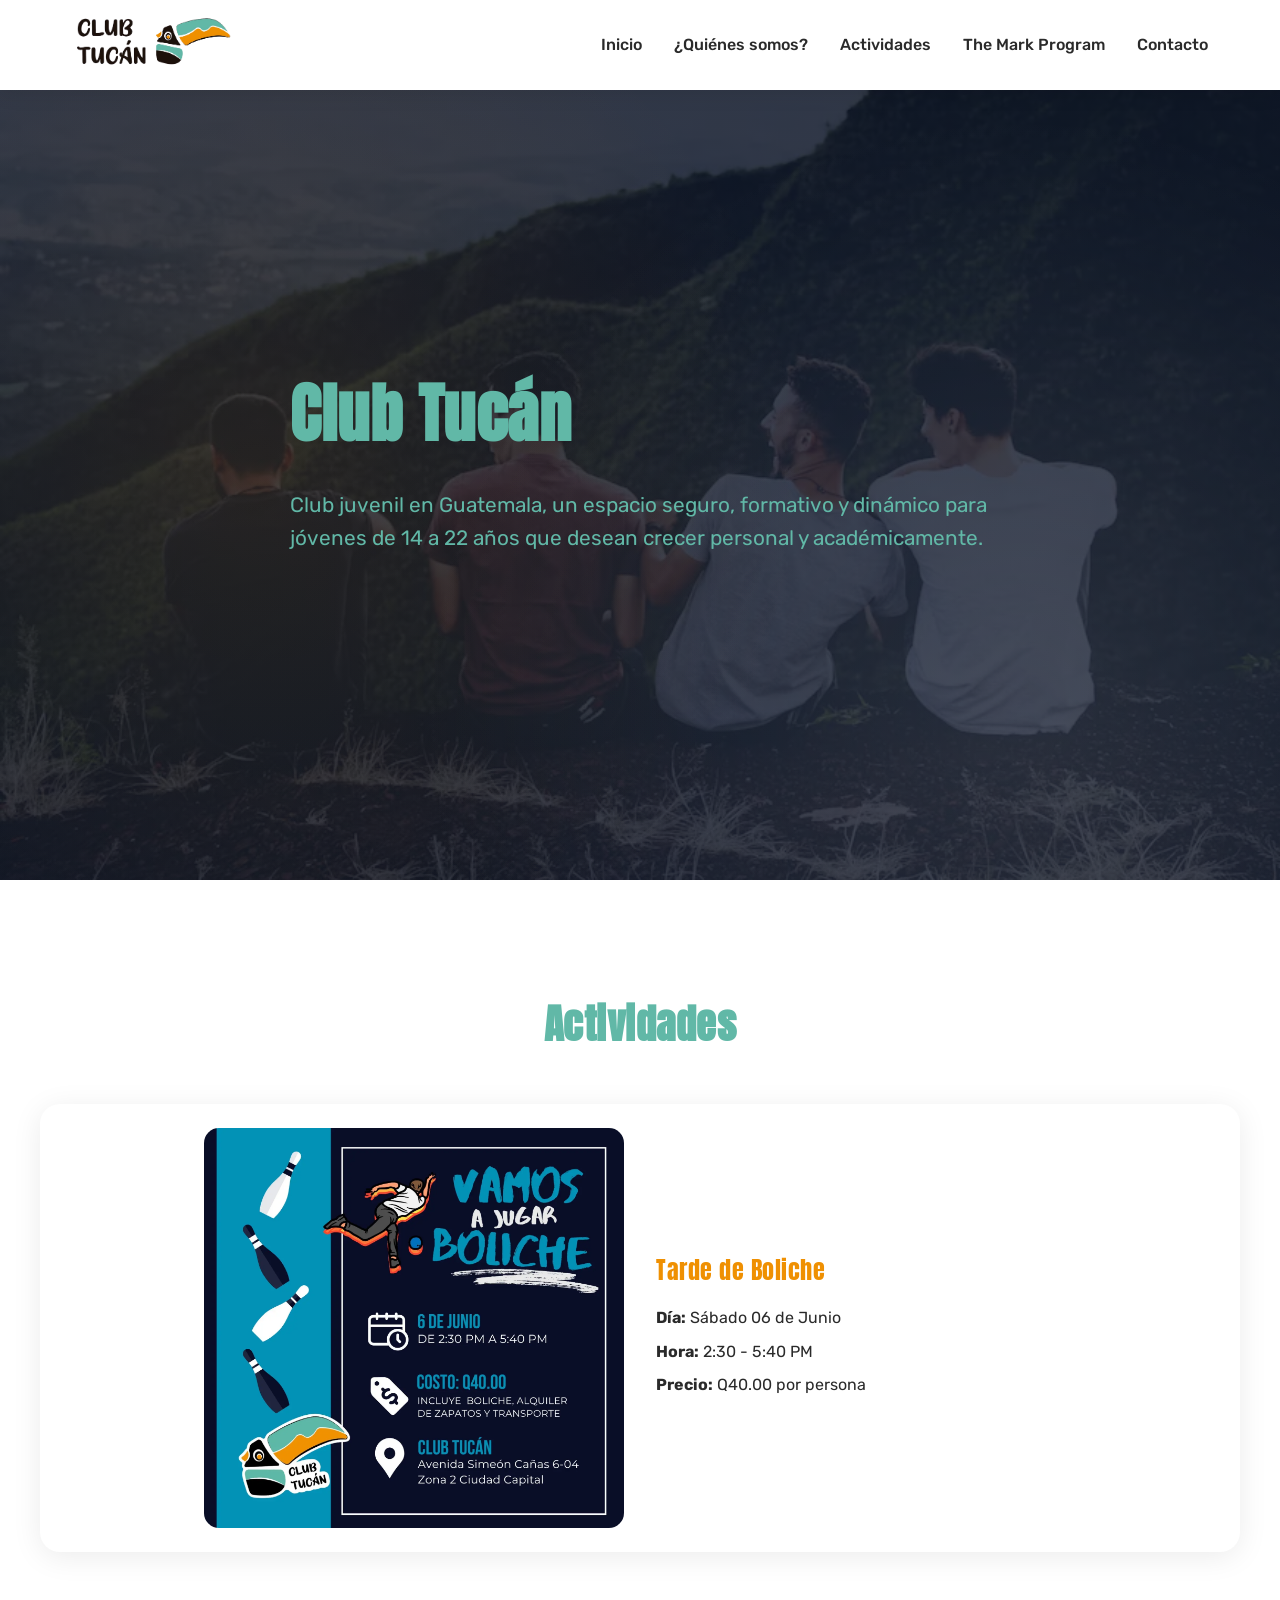
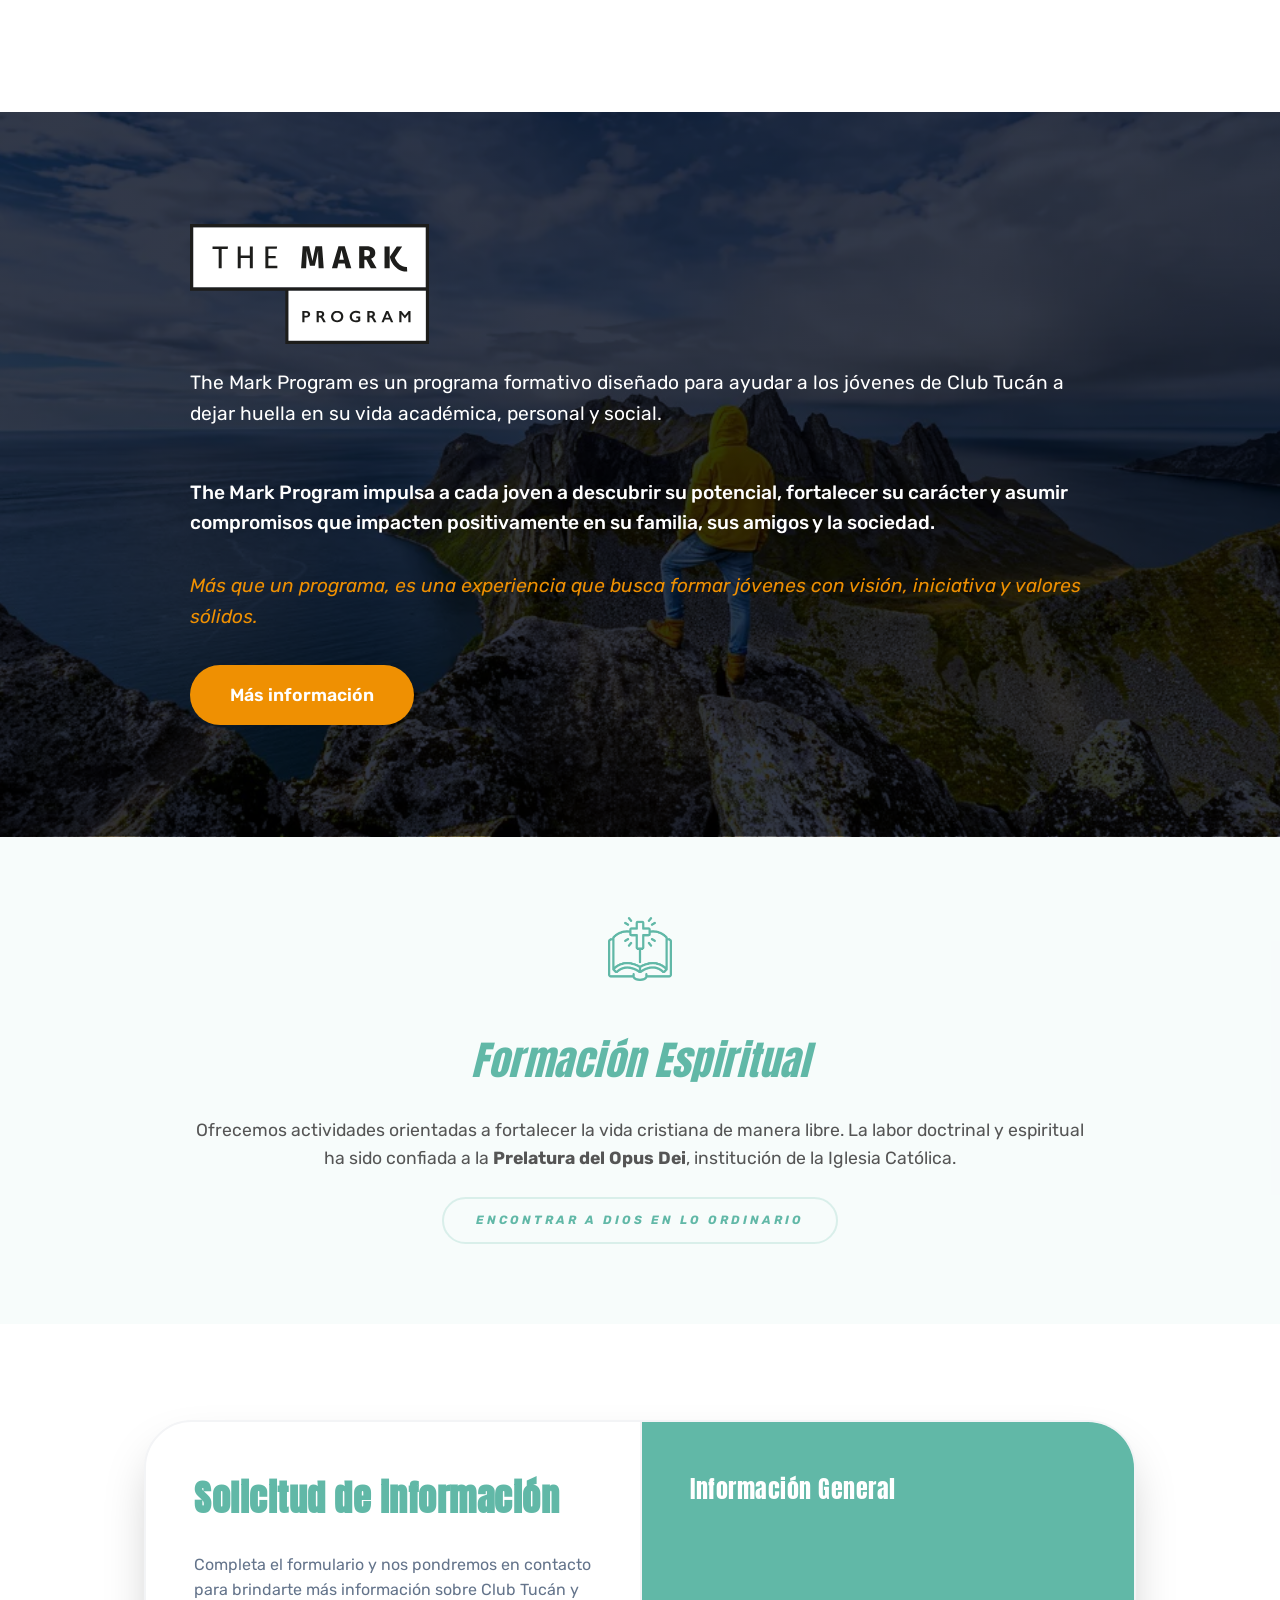
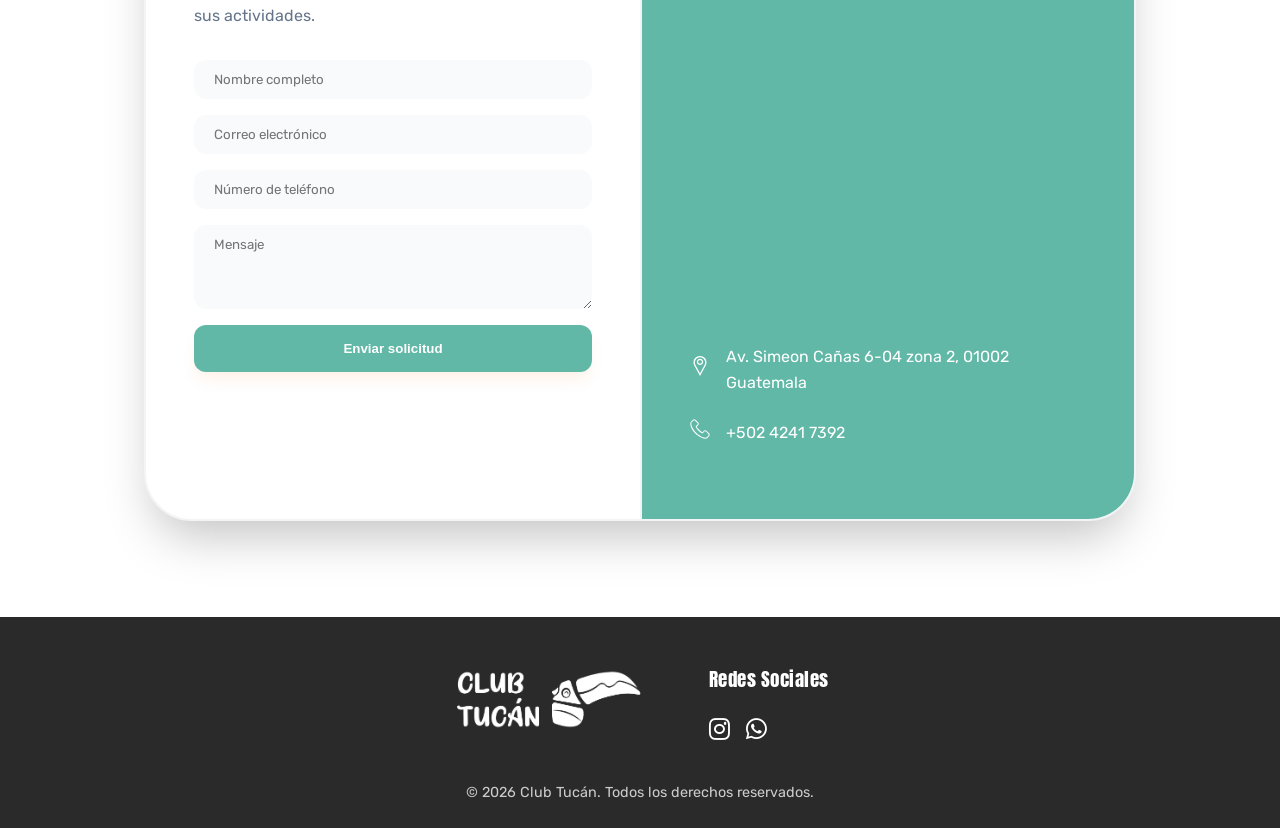
==== commit 97b6342b: "Add files via Upload Website code optimization" ====
--- a/index.html
+++ b/index.html
@@ -29,11 +29,11 @@
                 <li><a href="themark.html">The Mark Program</a></li>
                 <li><a href="#contacto">Contacto</a></li>
             </ul>
-            <div class="mobile-menu" id="mobile-menu" aria-label="Menú móvil">
+            <button class="mobile-menu" id="mobile-menu" type="button" aria-label="Abrir menú" aria-controls="nav-links" aria-expanded="false">
                 <span></span>
                 <span></span>
                 <span></span>
-            </div>
+            </button>
         </div>
     </nav>
 
@@ -42,7 +42,6 @@
         <div class="hero-content">
             <h1>Club Tucán</h1>
             <p>Club juvenil en Guatemala, un espacio seguro, formativo y dinámico para jóvenes de 14 a 22 años que desean crecer personal y académicamente.</p>
-            <!--<a href="nosotros.html" class="cta-button">Conoce más</a>-->
         </div>
     </section>
 
@@ -50,22 +49,26 @@
     <section id="actividades" class="actividades">
         <div class="container">
             <h2>Actividades</h2>
-            <div class="actividades-grid">
-                <div class="actividad-card">
-                    <div class="actividad-image">
-                        <img src="img/champion.jpeg" alt="Final Champions" loading="lazy">
-                    </div>
-                    <div class="actividad-content">
-                        <h3>Final Champions</h3>
-                        <p><strong>Día:</strong> Sábado 30 de Mayo</p>
-                        <p><strong>Hora:</strong> 10:00:00 AM - 4:00 PM</p>
-                        <p><strong>Precio:</strong> Q30.00 por persona</p>
-                       <!-- <a href="index.html#contacto" class="btn-primary">Contactar</a>-->
-                    </div>
-                </div>
+            <div class="actividades-grid" id="actividades-grid"></div>
 
-               
-            </div>
+            <!--
+                Para actualizar actividades, edita la lista de abajo.
+                Puedes duplicar un bloque entre llaves {...} para agregar otra actividad.
+            -->
+            <script type="application/json" id="actividades-data">
+            [
+                {
+                    "titulo": "Tarde de Boliche",
+                    "imagen": "img/sabado.webp",
+                    "alt": "Tarde de Boliche",
+                    "dia": "Sábado 06 de Junio",
+                    "hora": "2:30 - 5:40 PM",
+                    "precio": "Q40.00 por persona",
+                    "contacto": false
+                }
+                             
+            ]
+            </script>
 
             
         </div>
@@ -78,8 +81,8 @@
                 <img src="img/The_Mark_Program_big-1.svg" alt="The Mark Logo" class="mark-logo" loading="lazy">
             </div>
             <p>The Mark Program es un programa formativo diseñado para ayudar a los jóvenes de Club Tucán a dejar huella en su vida académica, personal y social.</p>
-            <p style="margin-top: 3rem; font-size: 1.3rem; font-weight: 500;">The Mark Program impulsa a cada joven a descubrir su potencial, fortalecer su carácter y asumir compromisos que impacten positivamente en su familia, sus amigos y la sociedad.</p>
-            <p style="font-style: italic; color: var(--secondary);">Más que un programa, es una experiencia que busca formar jóvenes con visión, iniciativa y valores sólidos.</p>
+            <p class="mark-intro">The Mark Program impulsa a cada joven a descubrir su potencial, fortalecer su carácter y asumir compromisos que impacten positivamente en su familia, sus amigos y la sociedad.</p>
+            <p class="mark-emphasis">Más que un programa, es una experiencia que busca formar jóvenes con visión, iniciativa y valores sólidos.</p>
 
             <a href="themark.html" class="cta-button">Más información</a>
         </div>
@@ -88,12 +91,12 @@
     <!-- Spiritual Formation Section -->
     <section id="formacion" class="spiritual">
         <div class="spiritual-content">
-            <div class="feature-icon" style="margin-bottom: 1.5rem;">
-              <img src="img/iglesia.png" alt="Formación espiritual" style="width: 4rem; height: 4rem;" loading="lazy">  
+            <div class="feature-icon spiritual-icon">
+              <img src="img/iglesia.png" alt="Formación espiritual" loading="lazy">  
             </div>
-            <h2 style="font-size: 1.875rem; font-style: italic;">Formación Espiritual</h2>
-            <p style="font-size: 1.125rem; color: #64748b; line-height: 1.625; margin-bottom: 2rem;">Ofrecemos actividades orientadas a fortalecer la vida cristiana de manera libre. La labor doctrinal y espiritual ha sido confiada a la <strong>Prelatura del Opus Dei</strong>, institución de la Iglesia Católica.</p>
-            <div style="display: inline-block; border: 2px solid rgba(97, 184, 167, 0.2); padding: 0.75rem 2rem; border-radius: 9999px; color: var(--primary); font-weight: bold; font-size: 0.75rem; text-transform: uppercase; letter-spacing: 0.25em; font-style: italic;">
+            <h2 class="spiritual-title">Formación Espiritual</h2>
+            <p class="spiritual-description">Ofrecemos actividades orientadas a fortalecer la vida cristiana de manera libre. La labor doctrinal y espiritual ha sido confiada a la <strong>Prelatura del Opus Dei</strong>, institución de la Iglesia Católica.</p>
+            <div class="spiritual-badge">
                 Encontrar a Dios en lo ordinario
             </div>
         </div>
@@ -117,7 +120,7 @@
                 <div class="contact-info">
                     <h3>Información General</h3>
                     <div class="map-embed">
-                        <iframe src="https://www.google.com/maps/embed?pb=!1m18!1m12!1m3!1d2950.3222215392134!2d-90.51182639999999!3d14.6532854!2m3!1f0!2f0!3f0!3m2!1i1024!2i768!4f13.1!3m3!1m2!1s0x8589a2095977a08d%3A0xda6d3b0723231abe!2sClub%20Tuc%C3%A1n!5e1!3m2!1ses-419!2sgt!4v1771708147137!5m2!1ses-419!2sgt" style="border:0;" allowfullscreen="" loading="lazy" referrerpolicy="no-referrer-when-downgrade" title="Ubicación de Club Tucán"></iframe>
+                        <iframe src="https://www.google.com/maps/embed?pb=!1m18!1m12!1m3!1d2950.3222215392134!2d-90.51182639999999!3d14.6532854!2m3!1f0!2f0!3f0!3m2!1i1024!2i768!4f13.1!3m3!1m2!1s0x8589a2095977a08d%3A0xda6d3b0723231abe!2sClub%20Tuc%C3%A1n!5e1!3m2!1ses-419!2sgt!4v1771708147137!5m2!1ses-419!2sgt" allowfullscreen="" loading="lazy" referrerpolicy="no-referrer-when-downgrade" title="Ubicación de Club Tucán"></iframe>
                     </div>
                     
                     <div class="info-item">
@@ -128,10 +131,6 @@
                         <span><img src="img/phone.svg" alt="Teléfono"></span>
                         <span>+502 4241 7392</span>
                     </div>
-                    <!--<div class="info-item">
-                        <span><img src="img/mail.svg" alt="Email"></span>
-                        <span><a href="/cdn-cgi/l/email-protection" class="__cf_email__" data-cfemail="e58c8b838aa586899087919086848bcb8b8091">[email&#160;protected]</a></span>
-                    </div>-->
                 </div>
             </div>
         </div>
@@ -168,6 +167,6 @@
         <img class="image-modal-content" id="modal-image" alt="">
     </div>
 
-    <script src="js/main.js"></script>
+    <script src="js/main.js" defer></script>
 </body>
 </html>
--- a/css/styles.css
+++ b/css/styles.css
@@ -102,6 +102,9 @@
     cursor: pointer;
     flex-direction: column;
     gap: 5px;
+    background: transparent;
+    border: 0;
+    padding: 0.5rem;
 }
 
 .mobile-menu span {
@@ -388,6 +391,17 @@
     margin-bottom: 2rem;
 }
 
+.mark-intro {
+    margin-top: 3rem;
+    font-size: 1.3rem;
+    font-weight: 500;
+}
+
+.mark-emphasis {
+    color: var(--secondary);
+    font-style: italic;
+}
+
 .mark-list {
     display: grid;
     grid-template-columns: repeat(auto-fit, minmax(250px, 1fr));
@@ -432,10 +446,44 @@
     font-weight: normal;
 }
 
+.spiritual-icon {
+    margin-bottom: 1.5rem;
+}
+
+.spiritual-icon img {
+    width: 4rem;
+    height: 4rem;
+}
+
+.spiritual-title {
+    font-size: 1.875rem;
+    font-style: italic;
+}
+
 .spiritual-content p {
     font-size: 1.1rem;
     color: #555;
     margin-bottom: 1.5rem;
+}
+
+.spiritual-description {
+    color: #64748b;
+    font-size: 1.125rem;
+    line-height: 1.625;
+    margin-bottom: 2rem;
+}
+
+.spiritual-badge {
+    display: inline-block;
+    border: 2px solid rgba(97, 184, 167, 0.2);
+    padding: 0.75rem 2rem;
+    border-radius: 9999px;
+    color: var(--primary);
+    font-weight: bold;
+    font-size: 0.75rem;
+    text-transform: uppercase;
+    letter-spacing: 0.25em;
+    font-style: italic;
 }
 
 .spiritual-note {
@@ -451,26 +499,22 @@
     padding: 7rem 2rem;
     background: var(--white);
 }
-
 .actividades .container {
     max-width: 1200px;
     margin: 0 auto;
 }
-
 .actividades h2 {
     text-align: center;
     font-size: 2.5rem;
     color: var(--primary);
     margin-bottom: 3rem;
 }
-
 .actividades-grid {
     display: grid;
-    grid-template-columns: repeat(auto-fit, minmax(300px, 1fr));
+    grid-template-columns: 1fr;
     gap: 2rem;
     margin-bottom: 3rem;
 }
-
 .actividad-card {
     background: var(--white);
     border-radius: 20px;
@@ -478,47 +522,55 @@
     overflow: hidden;
     transition: all 0.3s ease;
     display: flex;
-    flex-direction: row-reverse;
+    flex-direction: row;
     align-items: center;
+    justify-content: center;
+    gap: 2rem;
     opacity: 0;
     transform: translateY(30px);
-}
-
+    padding: 1.5rem;
+}
 .actividad-card:hover {
     transform: translateY(-10px);
     box-shadow: 0 15px 50px rgba(97, 184, 167, 0.2);
 }
-
 .actividad-card.visible {
     opacity: 1;
     transform: translateY(0);
 }
-
 .actividad-image {
-    width: 650px;
-    height: 350px;
+    width: min(42%, 420px);
+    min-height: 260px;
     flex-shrink: 0;
     overflow: hidden;
-}
-
+    display: block;
+    background: #096ed3;
+    border-radius: 15px;
+    transition: transform 0.3s ease;
+}
 .actividad-image img {
     width: 100%;
     height: 100%;
+    display: block;
     object-fit: cover;
-}
-
+    cursor: pointer;
+    transition: transform 0.3s ease;
+}
+
+.actividad-image img:hover {
+    transform: scale(1.02);
+}
 .actividad-content {
-    padding: 2rem;
-    flex: 1;
-}
-
+    width: min(100%, 420px);
+    padding: 1rem 0;
+    text-align: left;
+}
 .actividad-content h3 {
     font-size: 1.5rem;
     color: var(--secondary);
     margin-bottom: 1rem;
     font-weight: normal;
 }
-
 .actividad-content p {
     margin-bottom: 0.5rem;
 }
@@ -649,6 +701,7 @@
     width: 100%;
     height: 380px;
     display: block;
+    border: 0;
 }
 
 .info-item {
@@ -714,6 +767,67 @@
 
 .form-modal-content button:hover {
     background: #4a9688;
+}
+
+/* Image Modal */
+.image-modal {
+    position: fixed;
+    inset: 0;
+    background: rgba(0, 0, 0, 0.9);
+    display: none;
+    align-items: center;
+    justify-content: center;
+    z-index: 2000;
+    padding: 1rem;
+    animation: fadeIn 0.3s ease;
+}
+
+.image-modal.is-open {
+    display: flex;
+}
+
+.image-modal-content {
+    max-width: 90%;
+    max-height: 90vh;
+    object-fit: contain;
+    border-radius: 10px;
+    animation: zoomIn 0.3s ease;
+}
+
+.image-modal-close {
+    position: absolute;
+    top: 20px;
+    right: 30px;
+    font-size: 40px;
+    font-weight: bold;
+    color: var(--white);
+    cursor: pointer;
+    user-select: none;
+    transition: color 0.3s ease;
+}
+
+.image-modal-close:hover {
+    color: var(--secondary);
+}
+
+@keyframes fadeIn {
+    from {
+        opacity: 0;
+    }
+    to {
+        opacity: 1;
+    }
+}
+
+@keyframes zoomIn {
+    from {
+        transform: scale(0.8);
+        opacity: 0;
+    }
+    to {
+        transform: scale(1);
+        opacity: 1;
+    }
 }
 
 /* Footer */
@@ -1206,11 +1320,18 @@
 
     .actividad-card {
         flex-direction: column;
+        gap: 0;
+        padding: 1rem;
     }
 
     .actividad-image {
         width: 100%;
+        min-height: 0;
         height: 200px;
+    }
+
+    .actividad-content {
+        padding: 1.5rem 0 0;
     }
 
     /* themark.html responsive */
@@ -1242,9 +1363,13 @@
     }
 }
 
-@media (min-width: 1024px) {
-    .actividad-image {
-        width: 650px;
-        height: 350px;
-    }
-}
+@media (prefers-reduced-motion: reduce) {
+    *,
+    *::before,
+    *::after {
+        animation-duration: 0.01ms !important;
+        animation-iteration-count: 1 !important;
+        scroll-behavior: auto !important;
+        transition-duration: 0.01ms !important;
+    }
+}
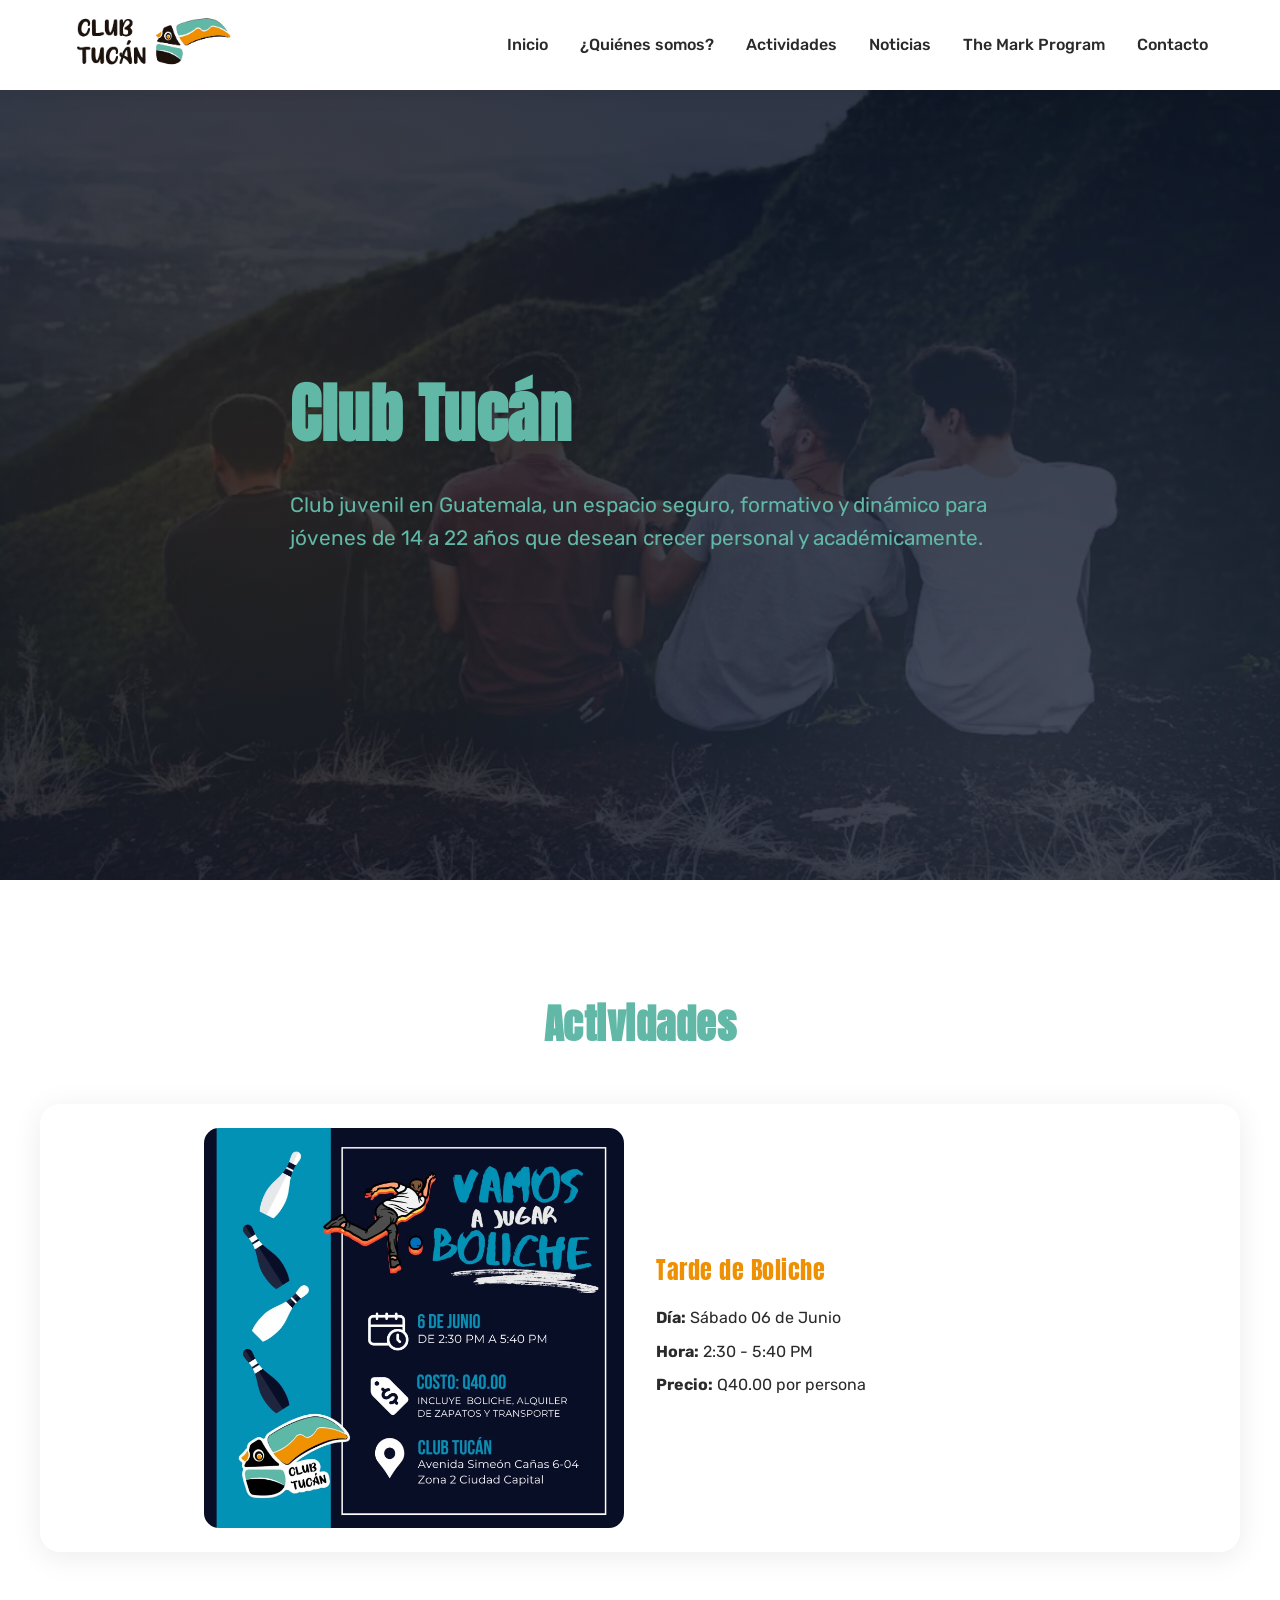
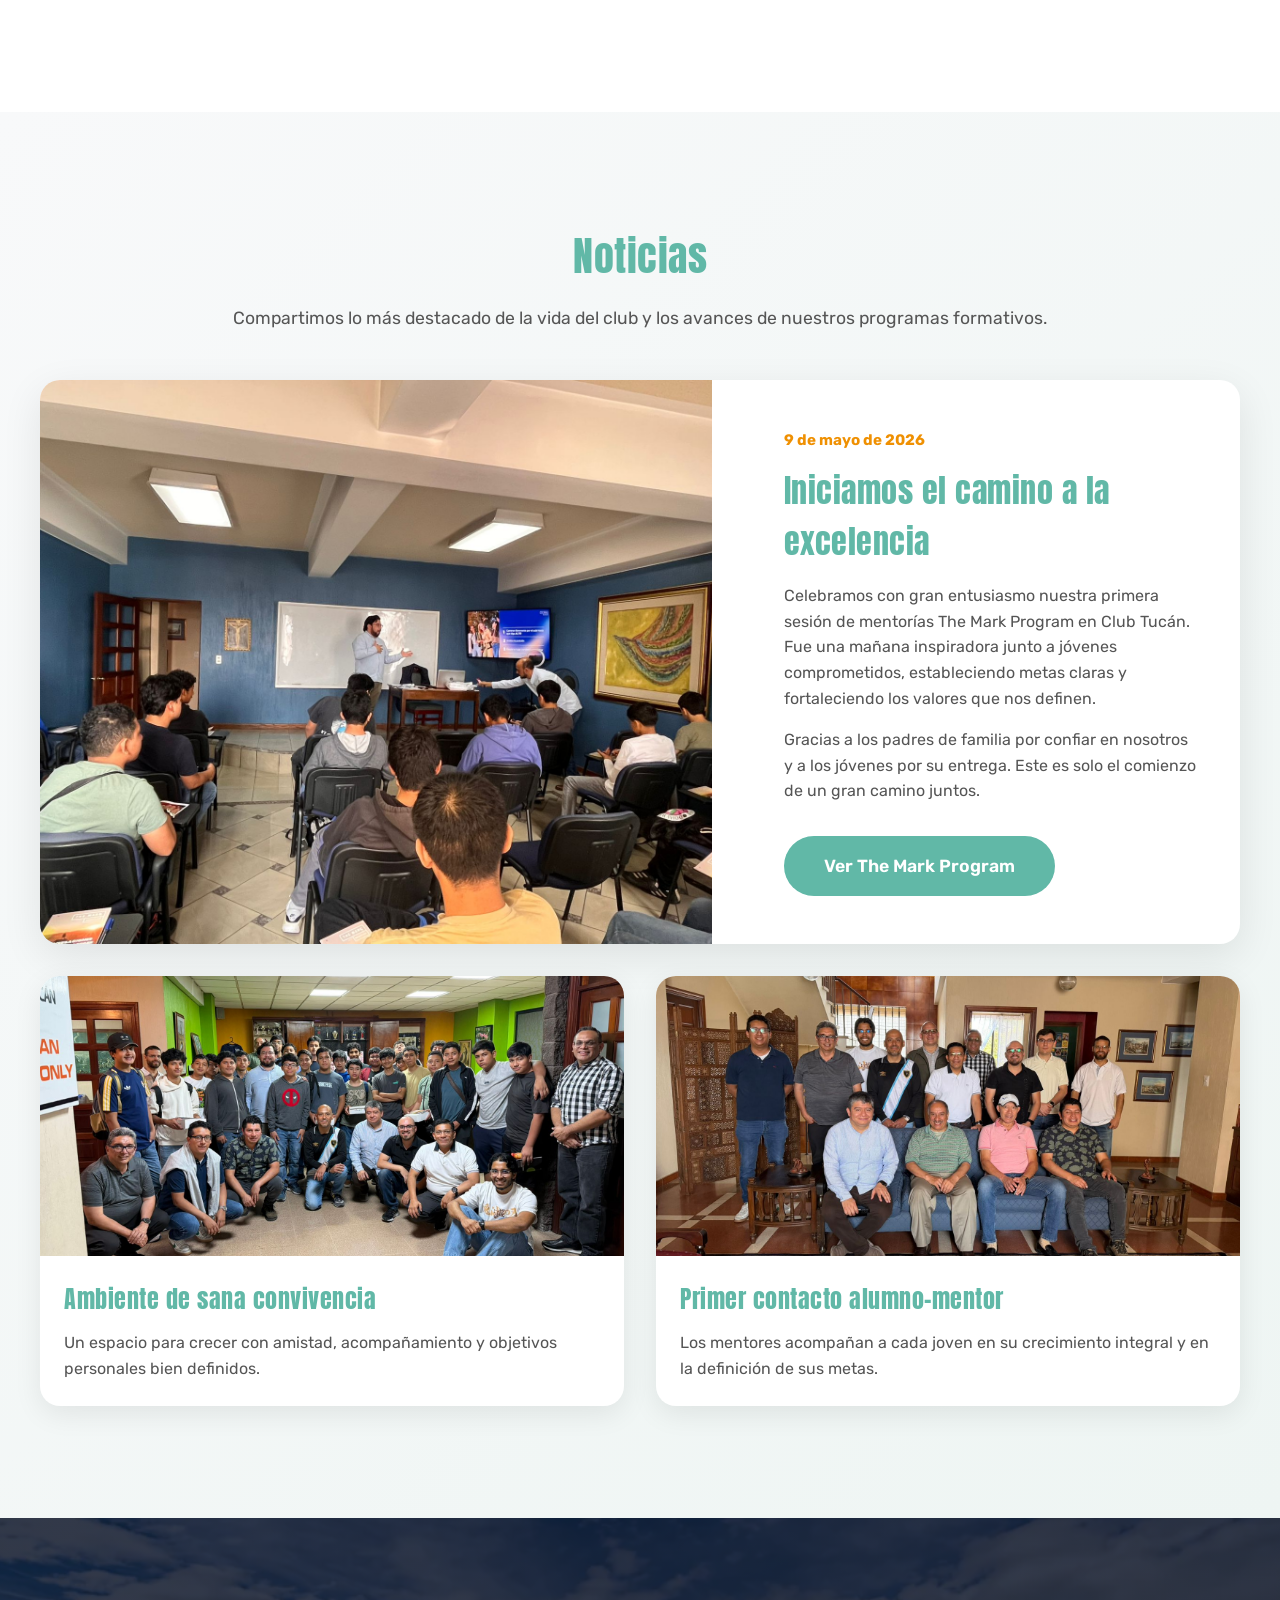
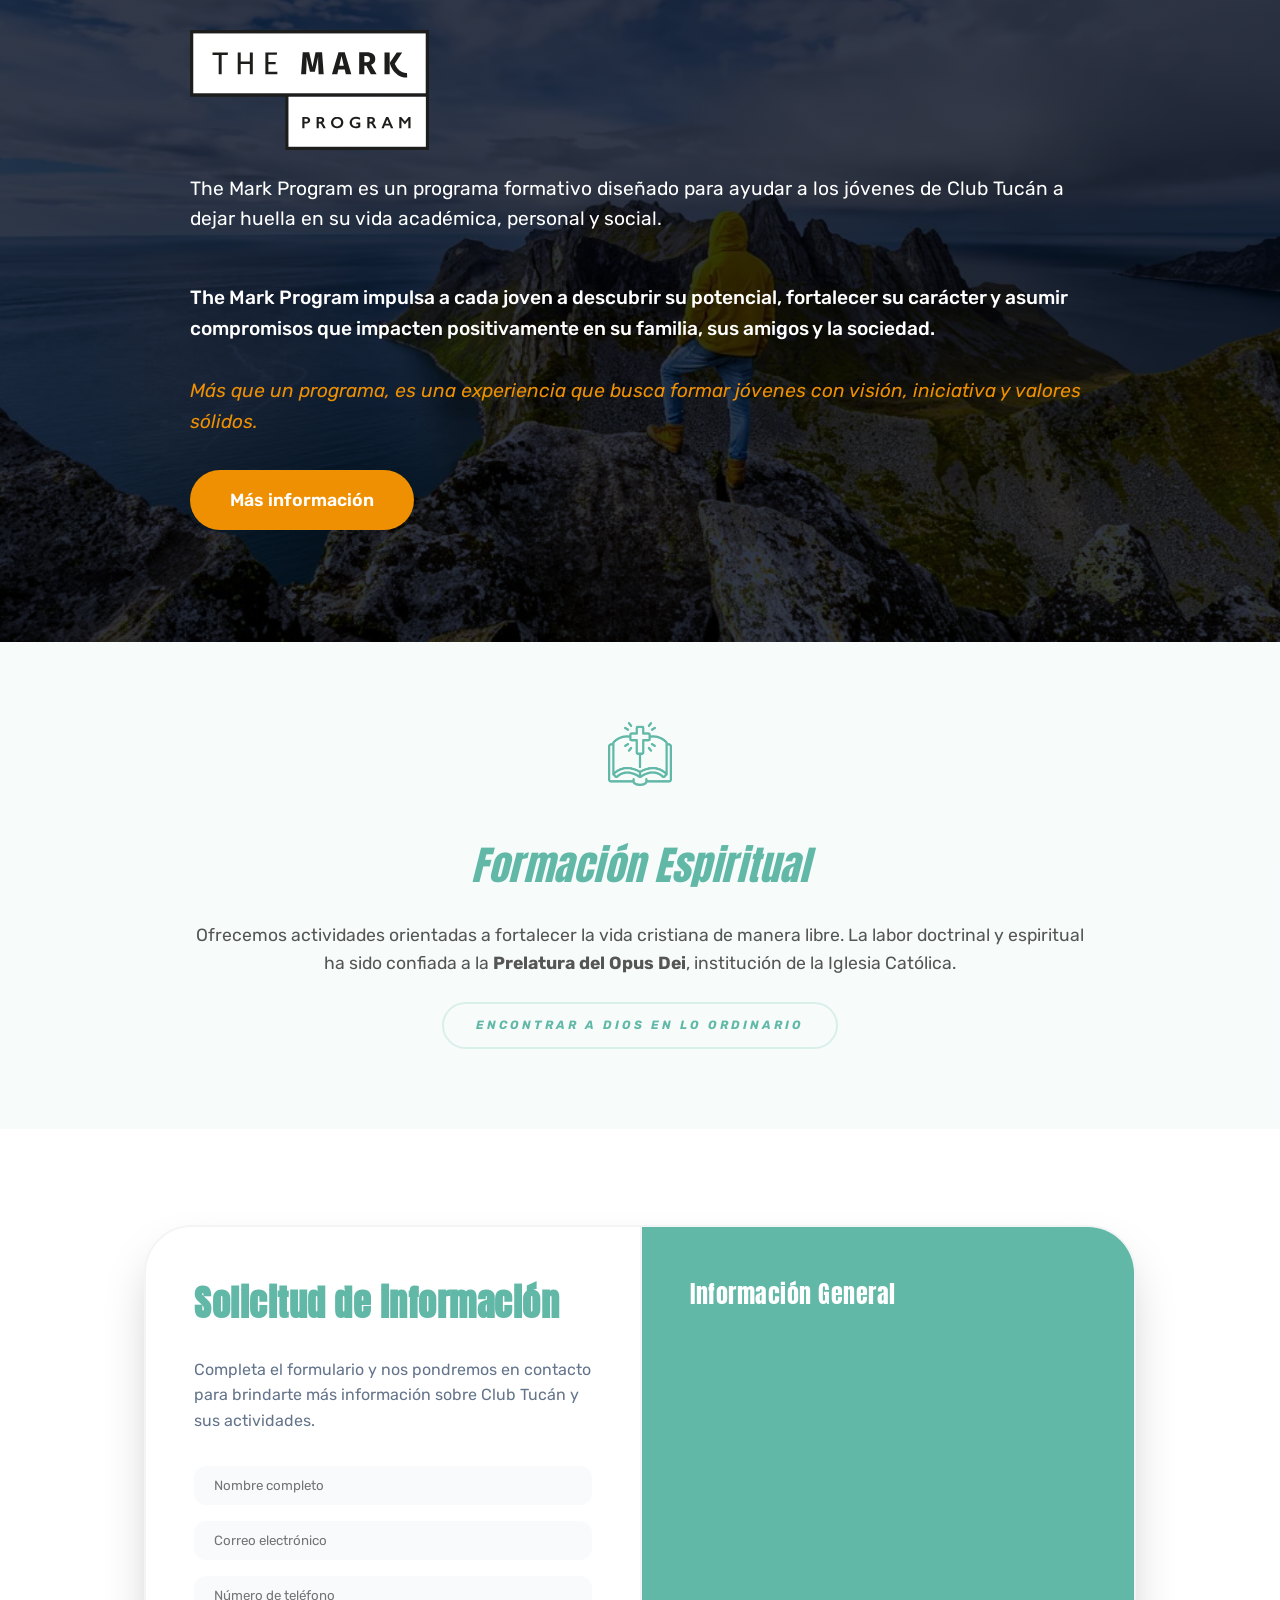
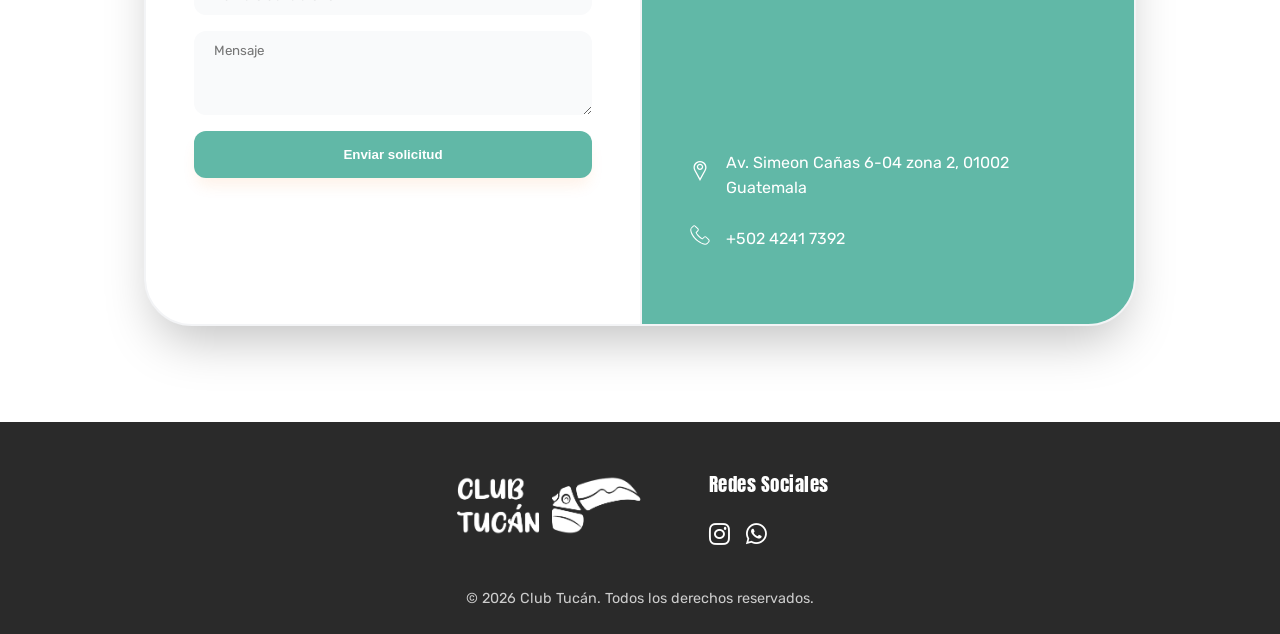
==== commit 1f529054: "Add files via upload Code Website Upload" ====
--- a/index.html
+++ b/index.html
@@ -26,6 +26,7 @@
                 <li><a href="#inicio">Inicio</a></li>
                 <li><a href="nosotros.html">¿Quiénes somos?</a></li>
                 <li><a href="#actividades">Actividades</a></li>
+                <li><a href="#noticias">Noticias</a></li>
                 <li><a href="themark.html">The Mark Program</a></li>
                 <li><a href="#contacto">Contacto</a></li>
             </ul>
@@ -74,6 +75,47 @@
         </div>
     </section>
 
+    <!-- Noticias Section -->
+    <section id="noticias" class="noticias">
+        <div class="noticias-container">
+            <div class="noticias-heading">
+                
+                <h2>Noticias</h2>
+                <p>Compartimos lo más destacado de la vida del club y los avances de nuestros programas formativos.</p>
+            </div>
+
+            <article class="noticia-principal">
+                <div class="noticia-principal-image">
+                    <img src="img/noticias/the-mark-mentorias-alumnos.jpeg" alt="Jóvenes participando en la primera sesión de mentorías The Mark Program" loading="lazy">
+                </div>
+                <div class="noticia-principal-content">
+                    <span class="noticia-fecha">9 de mayo de 2026</span>
+                    <h3>Iniciamos el camino a la excelencia</h3>
+                    <p>Celebramos con gran entusiasmo nuestra primera sesión de mentorías The Mark Program en Club Tucán. Fue una mañana inspiradora junto a jóvenes comprometidos, estableciendo metas claras y fortaleciendo los valores que nos definen.</p>
+                    <p>Gracias a los padres de familia por confiar en nosotros y a los jóvenes por su entrega. Este es solo el comienzo de un gran camino juntos.</p>
+                    <a href="themark.html" class="btn-primary">Ver The Mark Program</a>
+                </div>
+            </article>
+
+            <div class="noticias-grid">
+                <article class="noticia-card">
+                    <img src="img/noticias/the-mark-mentorias-grupo.jpeg" alt="Grupo de alumnos y mentores de Club Tucán" loading="lazy">
+                    <div class="noticia-card-content">
+                        <h3>Ambiente de sana convivencia</h3>
+                        <p>Un espacio para crecer con amistad, acompañamiento y objetivos personales bien definidos.</p>
+                    </div>
+                </article>
+                <article class="noticia-card">
+                    <img src="img/noticias/the-mark-mentorias-mentores.jpeg" alt="Equipo de mentores de The Mark Program" loading="lazy">
+                    <div class="noticia-card-content">
+                        <h3>Primer contacto alumno-mentor</h3>
+                        <p>Los mentores acompañan a cada joven en su crecimiento integral y en la definición de sus metas.</p>
+                    </div>
+                </article>
+            </div>
+        </div>
+    </section>
+
     <!-- Mark Program Section -->
     <section id="mark-program" class="mark-program">
         <div class="mark-content">
--- a/css/styles.css
+++ b/css/styles.css
@@ -592,6 +592,142 @@
 .btn-primary:hover {
     background: var(--secondary);
     transform: translateY(-3px);
+}
+
+/* Noticias Section */
+.noticias {
+    padding: 7rem 2rem;
+    background: linear-gradient(135deg, #f8f9fa 0%, #eef5f3 100%);
+}
+
+.noticias-container {
+    max-width: 1200px;
+    margin: 0 auto;
+}
+
+.noticias-heading {
+    max-width: 860px;
+    margin: 0 auto 3rem;
+    text-align: center;
+}
+
+.section-kicker {
+    display: inline-block;
+    margin-bottom: 0.75rem;
+    color: var(--secondary);
+    font-size: 0.85rem;
+    font-weight: 700;
+    letter-spacing: 0;
+    text-transform: uppercase;
+}
+
+.noticias-heading h2 {
+    font-size: 2.5rem;
+    color: var(--primary);
+    margin-bottom: 1rem;
+    font-weight: normal;
+}
+
+.noticias-heading p {
+    color: #555;
+    font-size: 1.1rem;
+}
+
+.noticia-principal {
+    display: grid;
+    grid-template-columns: minmax(0, 1.15fr) minmax(320px, 0.85fr);
+    gap: 2rem;
+    align-items: stretch;
+    margin-bottom: 2rem;
+    background: var(--white);
+    border-radius: 20px;
+    box-shadow: 0 12px 40px rgba(0, 0, 0, 0.09);
+    overflow: hidden;
+}
+
+.noticia-principal-image {
+    min-height: 420px;
+    overflow: hidden;
+    background: #dce7e5;
+}
+
+.noticia-principal-image img,
+.noticia-card img {
+    width: 100%;
+    height: 100%;
+    display: block;
+    object-fit: cover;
+    
+    transition: transform 0.3s ease;
+}
+
+/*.noticia-principal-image img:hover,
+.noticia-card img:hover {
+    transform: scale(1.02);
+}*/
+
+.noticia-principal-content {
+    display: flex;
+    flex-direction: column;
+    justify-content: center;
+    padding: 3rem 2.5rem;
+}
+
+.noticia-fecha {
+    color: var(--secondary);
+    font-size: 0.95rem;
+    font-weight: 700;
+    margin-bottom: 0.75rem;
+}
+
+.noticia-principal-content h3,
+.noticia-card-content h3 {
+    color: var(--primary);
+    font-weight: normal;
+}
+
+.noticia-principal-content h3 {
+    font-size: 2rem;
+    margin-bottom: 1rem;
+}
+
+.noticia-principal-content p {
+    color: #555;
+    margin-bottom: 1rem;
+}
+
+.noticia-principal-content .btn-primary {
+    align-self: flex-start;
+}
+
+.noticias-grid {
+    display: grid;
+    grid-template-columns: repeat(2, minmax(0, 1fr));
+    gap: 2rem;
+}
+
+.noticia-card {
+    background: var(--white);
+    border-radius: 20px;
+    box-shadow: 0 8px 28px rgba(0, 0, 0, 0.08);
+    overflow: hidden;
+}
+
+.noticia-card img {
+    height: 280px;
+}
+
+.noticia-card-content {
+    padding: 1.5rem;
+}
+
+.noticia-card-content h3 {
+    font-size: 1.5rem;
+    margin-bottom: 0.75rem;
+}
+
+.noticia-card-content p {
+    color: #555;
 }
 
 /* Contact Section */
@@ -1334,6 +1470,35 @@
         padding: 1.5rem 0 0;
     }
 
+    .noticias {
+        padding: 5rem 1rem;
+    }
+
+    .noticia-principal {
+        grid-template-columns: 1fr;
+    }
+
+    .noticia-principal-image {
+        min-height: 0;
+        height: 240px;
+    }
+
+    .noticia-principal-content {
+        padding: 2rem 1.5rem;
+    }
+
+    .noticia-principal-content h3 {
+        font-size: 1.7rem;
+    }
+
+    .noticias-grid {
+        grid-template-columns: 1fr;
+    }
+
+    .noticia-card img {
+        height: 220px;
+    }
+
     /* themark.html responsive */
     .mark-hero h1 {
         font-size: 2.5rem;
